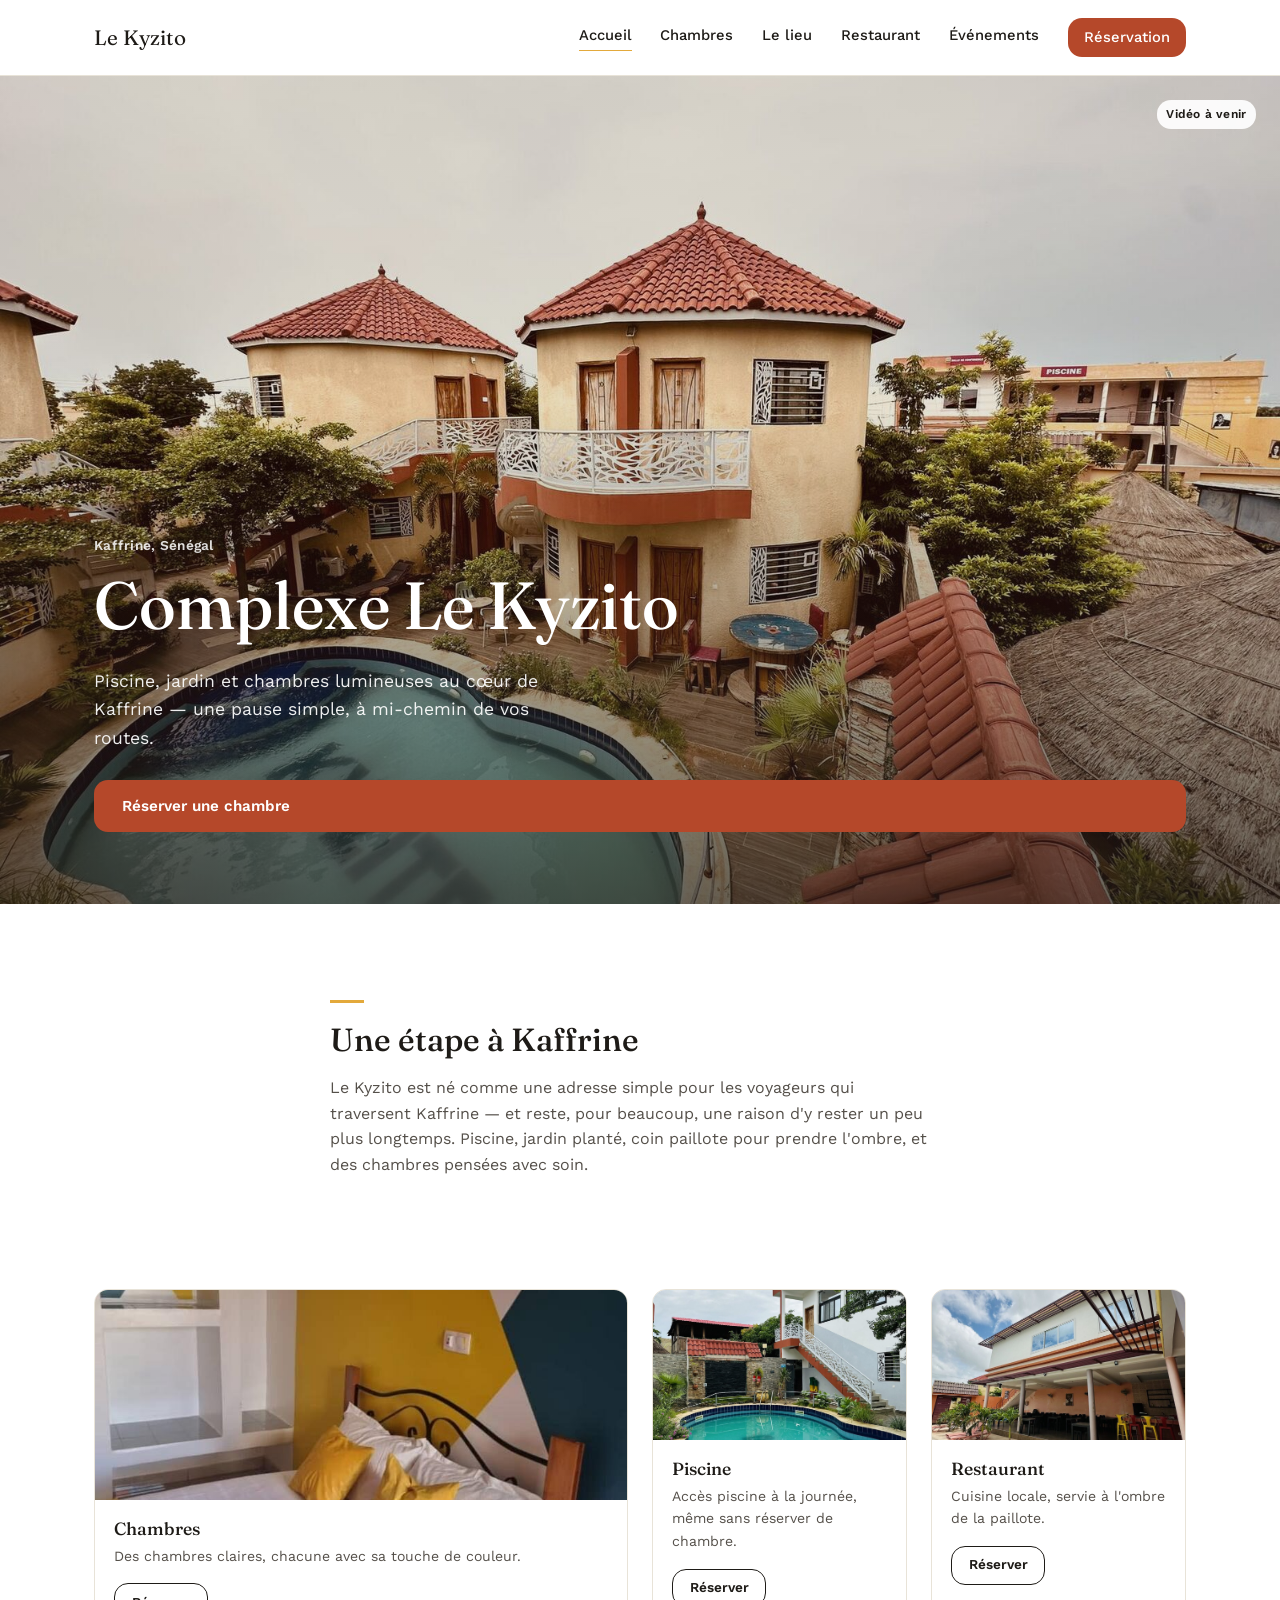
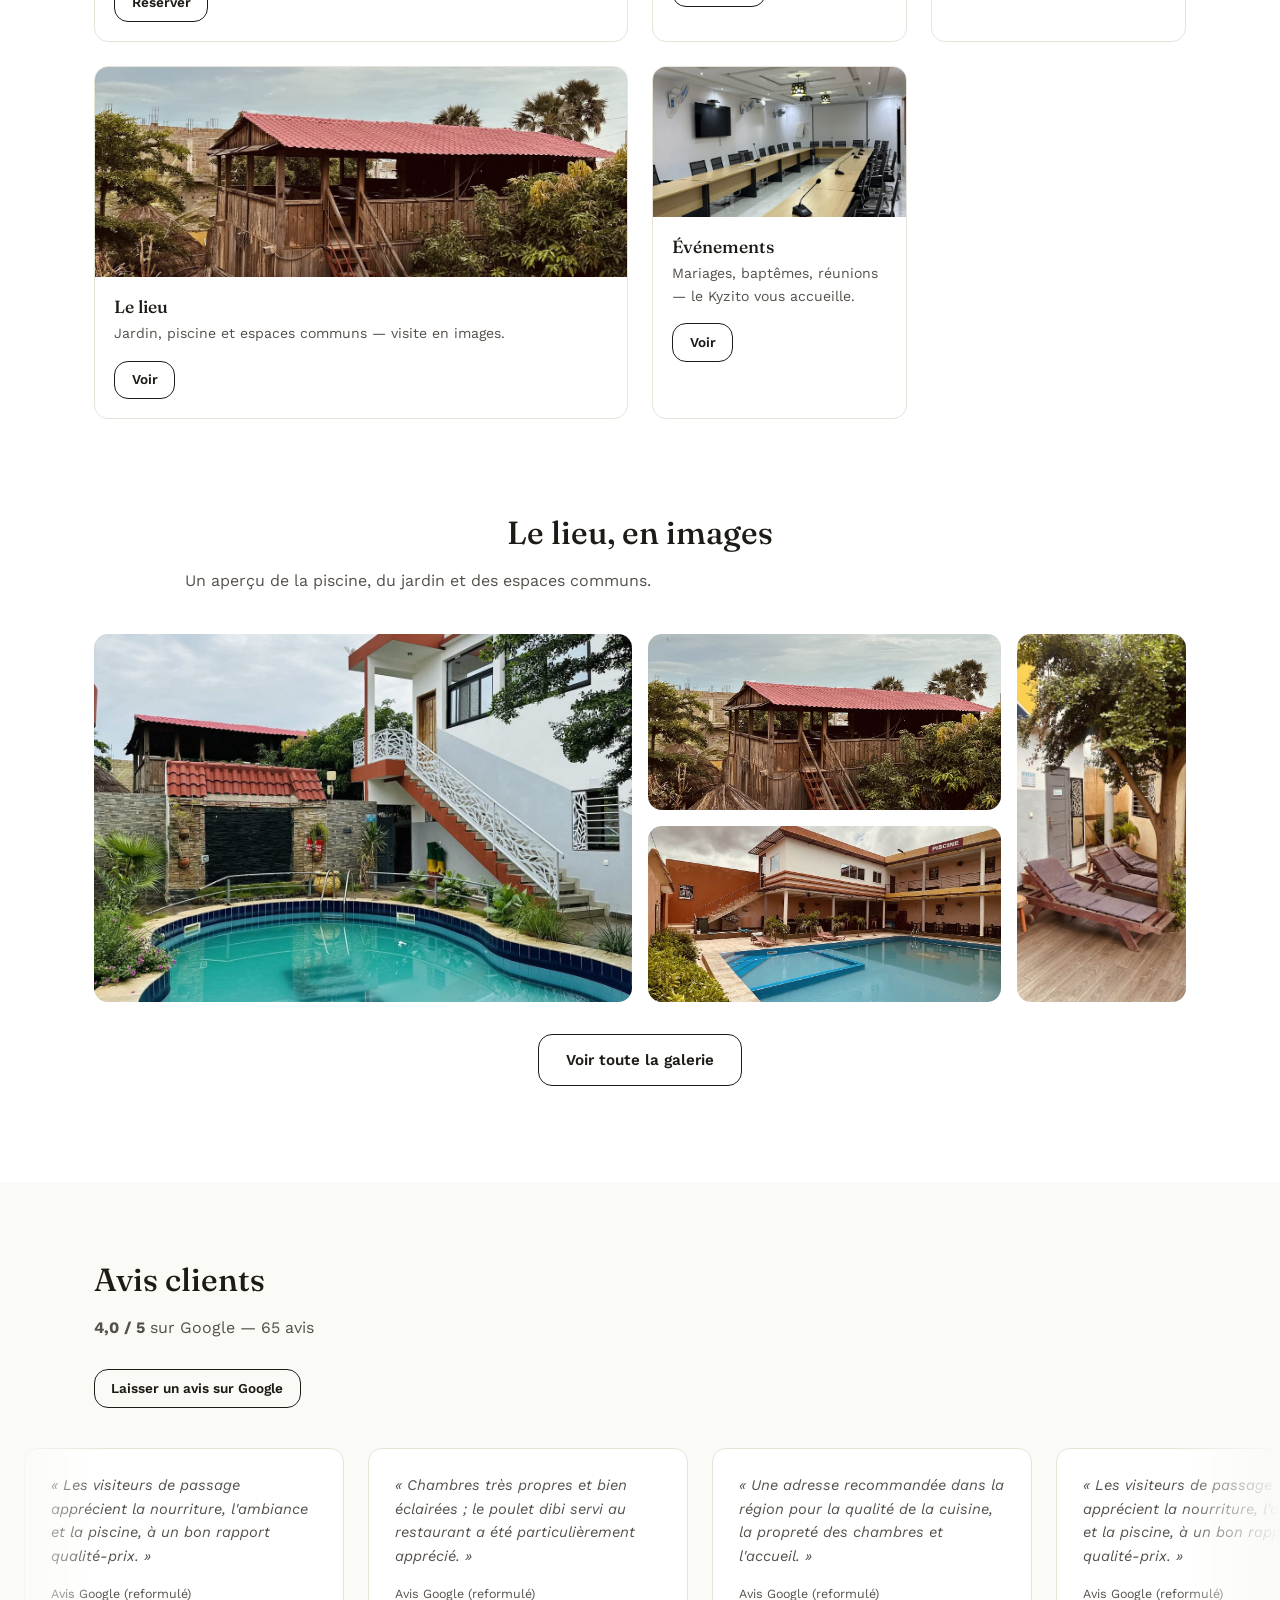
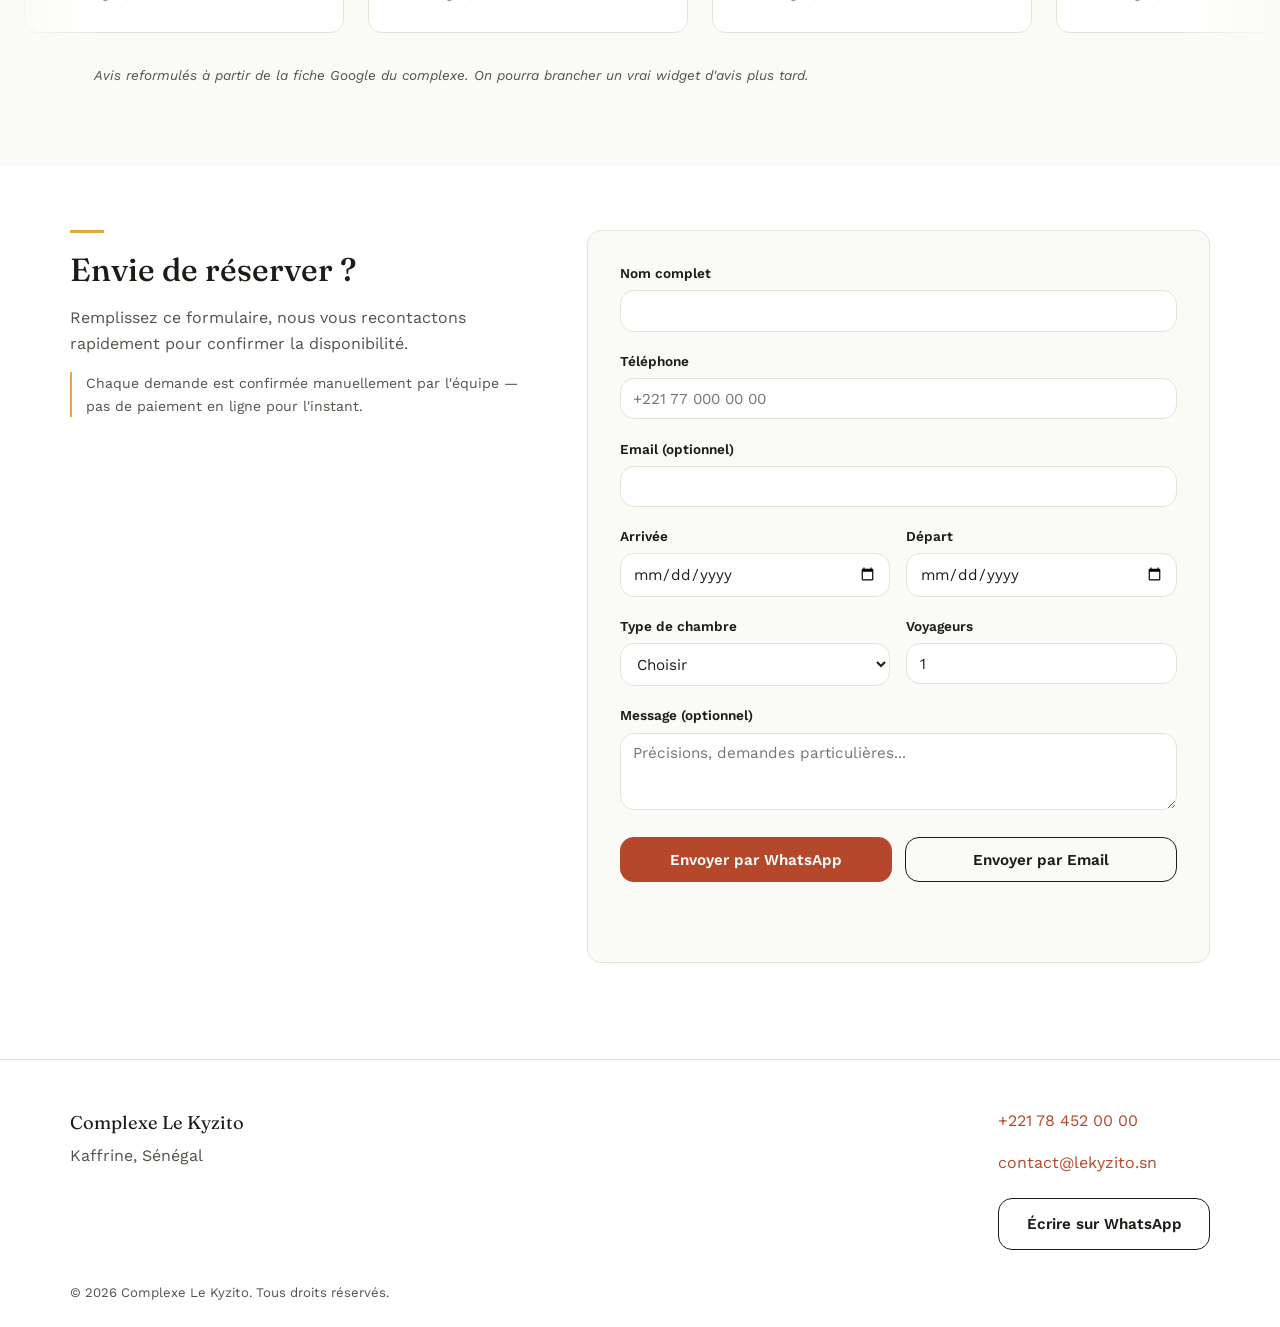
==== index.html @ 83edefd9 "bdbdbd" ====
<!DOCTYPE html>
<html lang="fr">
<head>
<meta charset="UTF-8">
<meta name="viewport" content="width=device-width, initial-scale=1.0">
<title>Complexe Le Kyzito — Kaffrine, Sénégal</title>
<meta name="description" content="Complexe Le Kyzito à Kaffrine : chambres, restaurant, événements. Réservez votre séjour.">
<link rel="preconnect" href="https://fonts.googleapis.com">
<link rel="preconnect" href="https://fonts.gstatic.com" crossorigin>
<link href="https://fonts.googleapis.com/css2?family=Fraunces:opsz,wght@9..144,400;9..144,500;9..144,600&family=Work+Sans:wght@400;500;600&display=swap" rel="stylesheet">
<link rel="stylesheet" href="styles.css">
</head>
<body class="page-accueil">

<header class="site-header">
  <div class="header-inner">
    <a href="index.html" class="logo">Le Kyzito</a>
    <nav class="main-nav">
      <a href="index.html" class="nav-accueil">Accueil</a>
      <a href="chambres.html" class="nav-chambres">Chambres</a>
      <a href="le-lieu.html" class="nav-lelieu">Le lieu</a>
      <a href="restaurant.html" class="nav-restaurant">Restaurant</a>
      <a href="events.html" class="nav-events">Événements</a>
      <a href="reservation.html" class="nav-reservation nav-cta">Réservation</a>
    </nav>
    <button class="nav-toggle" aria-label="Ouvrir le menu" aria-expanded="false">
      <span></span><span></span><span></span>
    </button>
  </div>
</header>

<main>

  <!-- HERO VIDEO (desktop paysage / mobile portrait, avec repli sur image) -->
  <section class="hero-video">
    <div class="hero-video-media">
      <video class="hero-video-el" id="heroVideo" autoplay muted loop playsinline preload="auto" poster="images/hero-aerial.jpg">
        <source src="videos/hero-desktop.mp4" media="(min-width: 768px)" type="video/mp4">
        <source src="videos/hero-mobile.mp4" media="(max-width: 767px)" type="video/mp4">
      </video>
      <img src="images/hero-aerial.jpg" alt="Vue aérienne du Complexe Le Kyzito, tourelles et piscine" class="hero-video-still" id="heroFallbackImg">
      <div class="hero-video-overlay"></div>
      <span class="hero-video-badge" id="heroBadge">Vidéo à venir</span>
    </div>
    <div class="hero-video-content">
      <p class="hero-eyebrow">Kaffrine, Sénégal</p>
      <h1>Complexe Le&nbsp;Kyzito</h1>
      <p class="hero-lede">Piscine, jardin et chambres lumineuses au cœur de Kaffrine — une pause simple, à mi-chemin de vos routes.</p>
      <a href="reservation.html" class="btn btn-primary">Réserver une chambre</a>
    </div>
  </section>

  <!-- INTRO -->
  <section class="intro">
    <div class="intro-inner">
      <span class="intro-mark" aria-hidden="true"></span>
      <h2>Une étape à Kaffrine</h2>
      <p>Le Kyzito est né comme une adresse simple pour les voyageurs qui traversent Kaffrine — et reste, pour beaucoup, une raison d'y rester un peu plus longtemps. Piscine, jardin planté, coin paillote pour prendre l'ombre, et des chambres pensées avec soin.</p>
    </div>
  </section>

  <!-- TEASERS -->
  <section class="teasers">
    <div class="teaser-card teaser-card-big">
      <a href="chambres.html" class="teaser-media"><img src="images/room-yellow.jpg" alt="Chambre VIP"></a>
      <div class="teaser-body">
        <h3>Chambres</h3>
        <p>Des chambres claires, chacune avec sa touche de couleur.</p>
        <a href="reservation.html" class="btn btn-outline btn-small">Réserver</a>
      </div>
    </div>
    <div class="teaser-card">
      <a href="le-lieu.html" class="teaser-media"><img src="images/pool-wide.jpg" alt="Piscine du complexe"></a>
      <div class="teaser-body">
        <h3>Piscine</h3>
        <p>Accès piscine à la journée, même sans réserver de chambre.</p>
        <a href="https://wa.me/221784520000?text=Bonjour%2C%20je%20souhaite%20r%C3%A9server%20un%20acc%C3%A8s%20piscine" class="btn btn-outline btn-small" target="_blank" rel="noopener">Réserver</a>
      </div>
    </div>
    <div class="teaser-card">
      <a href="restaurant.html" class="teaser-media"><img src="images/restaurant-poolside.jpg" alt="Restaurant en terrasse au bord de la piscine"></a>
      <div class="teaser-body">
        <h3>Restaurant</h3>
        <p>Cuisine locale, servie à l'ombre de la paillote.</p>
        <a href="https://wa.me/221784520000" class="btn btn-outline btn-small" target="_blank" rel="noopener">Réserver</a>
      </div>
    </div>
    <div class="teaser-card teaser-card-big">
      <a href="le-lieu.html" class="teaser-media"><img src="images/rooftop-lounge.jpg" alt="Espaces communs du complexe"></a>
      <div class="teaser-body">
        <h3>Le lieu</h3>
        <p>Jardin, piscine et espaces communs — visite en images.</p>
        <a href="le-lieu.html" class="btn btn-outline btn-small">Voir</a>
      </div>
    </div>
    <div class="teaser-card">
      <a href="events.html" class="teaser-media"><img src="images/conference-room.jpg" alt="Salle de conférence équipée"></a>
      <div class="teaser-body">
        <h3>Événements</h3>
        <p>Mariages, baptêmes, réunions — le Kyzito vous accueille.</p>
        <a href="events.html" class="btn btn-outline btn-small">Voir</a>
      </div>
    </div>
  </section>

  <!-- GALERIE (aperçu) -->
  <section class="gallery-teaser">
    <div class="section-head">
      <h2>Le lieu, en images</h2>
      <p>Un aperçu de la piscine, du jardin et des espaces communs.</p>
    </div>
    <div class="gallery-teaser-grid">
      <a href="le-lieu.html" class="gallery-teaser-big"><img src="images/pool-wide.jpg" alt="Piscine"></a>
      <a href="le-lieu.html"><img src="images/rooftop-lounge.jpg" alt="Lounge en hauteur"></a>
      <a href="le-lieu.html" class="gallery-teaser-tall"><img src="images/lounge-shade.jpg" alt="Coin détente à l'ombre"></a>
      <a href="le-lieu.html"><img src="images/pool-second.jpg" alt="Deuxième piscine"></a>
    </div>
    <a href="le-lieu.html" class="btn btn-outline">Voir toute la galerie</a>
  </section>

  <!-- AVIS GOOGLE -->
  <section class="reviews">
    <div class="section-head">
      <h2>Avis clients</h2>
      <p class="reviews-score"><strong>4,0 / 5</strong> sur Google — 65 avis</p>
      <a href="https://search.google.com/local/writereview?placeid=ChIJERtE66oT6Q4RpHap3uV0GmU" class="btn btn-outline btn-small" target="_blank" rel="noopener">Laisser un avis sur Google</a>
    </div>
    <div class="reviews-marquee">
      <div class="reviews-track">
        <blockquote class="review-card">
          <p>« Les visiteurs de passage apprécient la nourriture, l'ambiance et la piscine, à un bon rapport qualité-prix. »</p>
          <cite>Avis Google (reformulé)</cite>
        </blockquote>
        <blockquote class="review-card">
          <p>« Chambres très propres et bien éclairées ; le poulet dibi servi au restaurant a été particulièrement apprécié. »</p>
          <cite>Avis Google (reformulé)</cite>
        </blockquote>
        <blockquote class="review-card">
          <p>« Une adresse recommandée dans la région pour la qualité de la cuisine, la propreté des chambres et l'accueil. »</p>
          <cite>Avis Google (reformulé)</cite>
        </blockquote>
        <!-- dupliqué pour la boucle infinie -->
        <blockquote class="review-card" aria-hidden="true">
          <p>« Les visiteurs de passage apprécient la nourriture, l'ambiance et la piscine, à un bon rapport qualité-prix. »</p>
          <cite>Avis Google (reformulé)</cite>
        </blockquote>
        <blockquote class="review-card" aria-hidden="true">
          <p>« Chambres très propres et bien éclairées ; le poulet dibi servi au restaurant a été particulièrement apprécié. »</p>
          <cite>Avis Google (reformulé)</cite>
        </blockquote>
        <blockquote class="review-card" aria-hidden="true">
          <p>« Une adresse recommandée dans la région pour la qualité de la cuisine, la propreté des chambres et l'accueil. »</p>
          <cite>Avis Google (reformulé)</cite>
        </blockquote>
      </div>
    </div>
    <p class="room-note">Avis reformulés à partir de la fiche Google du complexe. On pourra brancher un vrai widget d'avis plus tard.</p>
  </section>

  <!-- RESERVATION RAPIDE -->
  <section class="reservation" id="reservation">
    <div class="reservation-inner">
      <div class="reservation-text">
        <span class="intro-mark" aria-hidden="true"></span>
        <h2>Envie de réserver ?</h2>
        <p>Remplissez ce formulaire, nous vous recontactons rapidement pour confirmer la disponibilité.</p>
        <p class="reservation-note">Chaque demande est confirmée manuellement par l'équipe — pas de paiement en ligne pour l'instant.</p>
      </div>

      <form class="reservation-form" id="reservationForm">

        <div class="form-row">
          <label for="nom">Nom complet</label>
          <input type="text" id="nom" name="nom" required>
        </div>

        <div class="form-row">
          <label for="telephone">Téléphone</label>
          <input type="tel" id="telephone" name="telephone" required placeholder="+221 77 000 00 00">
        </div>

        <div class="form-row">
          <label for="email">Email (optionnel)</label>
          <input type="email" id="email" name="email">
        </div>

        <div class="form-row form-row-split">
          <div>
            <label for="arrivee">Arrivée</label>
            <input type="date" id="arrivee" name="arrivee" required>
          </div>
          <div>
            <label for="depart">Départ</label>
            <input type="date" id="depart" name="depart" required>
          </div>
        </div>

        <div class="form-row form-row-split">
          <div>
            <label for="chambre">Type de chambre</label>
            <select id="chambre" name="chambre" required>
              <option value="">Choisir</option>
              <option value="Chambre Simple">Chambre Simple — 25 000 CFA</option>
              <option value="Chambre VIP">Chambre VIP — 40 000 CFA</option>
              <option value="Suite">Suite — 50 000 CFA</option>
            </select>
          </div>
          <div>
            <label for="personnes">Voyageurs</label>
            <input type="number" id="personnes" name="personnes" min="1" max="6" value="1" required>
          </div>
        </div>

        <div class="form-row">
          <label for="message">Message (optionnel)</label>
          <textarea id="message" name="message" rows="3" placeholder="Précisions, demandes particulières..."></textarea>
        </div>

        <div class="form-actions">
          <button type="button" class="btn btn-primary" data-send="whatsapp">Envoyer par WhatsApp</button>
          <button type="button" class="btn btn-outline" data-send="email">Envoyer par Email</button>
        </div>

        <p class="form-status" id="formStatus" role="status"></p>

      </form>
    </div>
  </section>

</main>

<footer class="site-footer">
  <div class="footer-inner">
    <div>
      <p class="footer-title">Complexe Le Kyzito</p>
      <p>Kaffrine, Sénégal</p>
    </div>
    <div>
      <p><a href="tel:+221784520000">+221 78 452 00 00</a></p>
      <p><a href="mailto:contact@lekyzito.sn">contact@lekyzito.sn</a></p>
      <a href="https://wa.me/221784520000" class="btn btn-outline" target="_blank" rel="noopener">Écrire sur WhatsApp</a>
    </div>
  </div>
  <p class="footer-copy">© <span id="year"></span> Complexe Le Kyzito. Tous droits réservés.</p>
</footer>

<script src="script.js"></script>
</body>
</html>
---- styles.css ----
/* ---------- Tokens ---------- */
:root {
  --white: #FFFFFF;
  --off-white: #FAFAF7;
  --ink: #1E1B17;
  --ink-soft: #55504A;

  --terracotta: #B5482A;
  --mustard: #E3A93B;
  --petrol: #1F5C5B;
  --sand-line: #E8E3D8;

  --font-display: 'Fraunces', serif;
  --font-body: 'Work Sans', sans-serif;

  --max-width: 1140px;
  --radius: 14px;
}

* { box-sizing: border-box; }
html { scroll-behavior: smooth; }

body {
  margin: 0;
  font-family: var(--font-body);
  color: var(--ink);
  background: var(--white);
  line-height: 1.6;
}

h1, h2, h3 {
  font-family: var(--font-display);
  font-weight: 500;
  line-height: 1.15;
  margin: 0 0 0.5em;
  color: var(--ink);
}

p { margin: 0 0 1em; max-width: 60ch; color: var(--ink-soft); }
a { color: var(--terracotta); }
img { display: block; max-width: 100%; }

.btn {
  display: inline-block;
  padding: 0.85em 1.8em;
  font-family: var(--font-body);
  font-size: 0.95rem;
  font-weight: 600;
  text-decoration: none;
  border-radius: var(--radius);
  border: 1px solid transparent;
  cursor: pointer;
  transition: background-color 0.2s ease, color 0.2s ease, border-color 0.2s ease;
}
.btn-primary { background: var(--terracotta); color: var(--white); }
.btn-primary:hover { background: #963A21; }
.btn-outline { background: transparent; border-color: var(--ink); color: var(--ink); }
.btn-outline:hover { background: var(--ink); color: var(--white); }
.btn-full { width: 100%; text-align: center; }
.btn-small { padding: 0.55em 1.2em; font-size: 0.85rem; }

.btn-ghost { background: transparent; border-color: transparent; color: var(--ink-soft); padding: 0.55em 0.9em; font-size: 0.85rem; }
.btn-ghost:hover { color: var(--ink); text-decoration: underline; }

.room-actions {
  display: flex;
  align-items: center;
  gap: 0.5rem;
  flex-wrap: wrap;
}

.intro-mark {
  display: block;
  width: 34px;
  height: 3px;
  background: var(--mustard);
  margin-bottom: 1.2rem;
}

/* ---------- Header / nav ---------- */
.site-header {
  position: sticky;
  top: 0;
  z-index: 50;
  background: rgba(255, 255, 255, 0.94);
  backdrop-filter: blur(6px);
  border-bottom: 1px solid var(--sand-line);
}
.header-inner {
  max-width: var(--max-width);
  margin: 0 auto;
  padding: 1.1rem 1.5rem;
  display: flex;
  align-items: center;
  justify-content: space-between;
}
.logo {
  font-family: var(--font-display);
  font-size: 1.3rem;
  color: var(--ink);
  text-decoration: none;
}
.main-nav { display: flex; align-items: center; gap: 1.8rem; }
.main-nav a {
  color: var(--ink);
  text-decoration: none;
  font-size: 0.92rem;
  font-weight: 500;
  border-bottom: 1px solid transparent;
  padding-bottom: 2px;
}
.main-nav a:hover { border-bottom-color: var(--terracotta); }
.main-nav a.nav-cta {
  background: var(--terracotta);
  color: var(--white);
  padding: 0.55em 1.1em;
  border-radius: var(--radius);
  border-bottom: none;
}
.main-nav a.nav-cta:hover { background: #963A21; }

/* active page underline */
body.page-accueil .nav-accueil,
body.page-chambres .nav-chambres,
body.page-lelieu .nav-lelieu,
body.page-restaurant .nav-restaurant,
body.page-events .nav-events {
  border-bottom-color: var(--mustard);
}

.nav-toggle {
  display: none;
  flex-direction: column;
  gap: 5px;
  background: none;
  border: none;
  cursor: pointer;
  padding: 0.4rem;
}
.nav-toggle span { width: 22px; height: 2px; background: var(--ink); }

/* ---------- Hero video (placeholder, plein écran) ---------- */
.hero-video {
  position: relative;
  height: 92vh;
  min-height: 560px;
  overflow: hidden;
}
.hero-video-media {
  position: absolute;
  inset: 0;
}
.hero-video-el {
  position: absolute;
  inset: 0;
  width: 100%;
  height: 100%;
  object-fit: cover;
  display: none; /* affichée en JS une fois chargée avec succès */
}
.hero-video-el.is-ready { display: block; }
.hero-video-still {
  width: 100%;
  height: 100%;
  object-fit: cover;
  animation: kenburns 22s ease-in-out infinite alternate;
}
@keyframes kenburns {
  from { transform: scale(1) translate(0, 0); }
  to { transform: scale(1.12) translate(-1%, -1%); }
}
.hero-video-overlay {
  position: absolute;
  inset: 0;
  background: linear-gradient(180deg, rgba(30,27,23,0.15) 0%, rgba(30,27,23,0.1) 40%, rgba(30,27,23,0.68) 100%);
}
.hero-video-badge {
  position: absolute;
  top: 1.5rem;
  right: 1.5rem;
  z-index: 2;
  background: rgba(255,255,255,0.92);
  color: var(--ink);
  font-size: 0.75rem;
  font-weight: 600;
  padding: 0.4em 0.8em;
  border-radius: var(--radius);
  letter-spacing: 0.02em;
}
.hero-video-content {
  position: relative;
  z-index: 1;
  height: 100%;
  max-width: var(--max-width);
  margin: 0 auto;
  padding: 0 1.5rem 4.5rem;
  display: flex;
  flex-direction: column;
  justify-content: flex-end;
  color: var(--white);
}
.hero-eyebrow {
  display: block;
  font-size: 0.85rem;
  color: var(--white);
  opacity: 0.85;
  margin-bottom: 0.8em;
  font-weight: 600;
  letter-spacing: 0.02em;
}
.hero-video-content h1 { color: var(--white); font-size: clamp(2.6rem, 5.2vw, 4.2rem); margin-bottom: 0.35em; }
.hero-lede { color: var(--white); opacity: 0.92; font-size: 1.1rem; margin-bottom: 1.6em; max-width: 42ch; }

/* ---------- Intro ---------- */
.intro { padding: 6rem 1.5rem; }
.intro-inner { max-width: 620px; margin: 0 auto; }
.intro h2 { font-size: 2rem; }

/* ---------- Teasers (accueil) ---------- */
.teasers {
  max-width: var(--max-width);
  margin: 0 auto;
  padding: 0 1.5rem 6rem;
  display: grid;
  grid-template-columns: repeat(auto-fit, minmax(200px, 1fr));
  gap: 1.5rem;
}
.teaser-card {
  display: block;
  border: 1px solid var(--sand-line);
  border-radius: var(--radius);
  overflow: hidden;
  background: var(--white);
  transition: border-color 0.2s ease;
}
.teaser-card:hover { border-color: var(--terracotta); }
.teaser-media { display: block; height: 150px; overflow: hidden; }
.teaser-media img { width: 100%; height: 100%; object-fit: cover; transition: transform 0.3s ease; }
.teaser-card:hover .teaser-media img { transform: scale(1.04); }
.teaser-body { padding: 1.2rem; }
.teaser-body h3 { font-size: 1.1rem; margin-bottom: 0.3em; }
.teaser-body p { font-size: 0.88rem; margin-bottom: 1rem; }

/* Quelques cartes plus grandes pour casser la grille uniforme */
@media (min-width: 700px) {
  .teaser-card-big { grid-column: span 2; }
  .teaser-card-big .teaser-media { height: 210px; }
}

/* ---------- Gallery teaser (accueil) ---------- */
.gallery-teaser {
  max-width: var(--max-width);
  margin: 0 auto;
  padding: 0 1.5rem 6rem;
  text-align: center;
}
.gallery-teaser-grid {
  display: grid;
  grid-template-columns: repeat(6, 1fr);
  grid-auto-rows: 80px;
  gap: 1rem;
  margin-bottom: 2rem;
  text-align: left;
}
.gallery-teaser-grid a { display: block; grid-column: span 2; grid-row: span 2; }
.gallery-teaser-grid a.gallery-teaser-big { grid-column: span 3; grid-row: span 4; }
.gallery-teaser-grid a.gallery-teaser-tall { grid-column: span 1; grid-row: span 4; }
.gallery-teaser-grid img {
  width: 100%;
  height: 100%;
  object-fit: cover;
  border-radius: var(--radius);
}

/* ---------- Reviews ---------- */
.reviews { background: var(--off-white); padding: 5rem 0; }
.reviews-score { font-size: 1rem; }
.section-head .btn { margin-top: 0.8rem; }

.reviews-marquee {
  overflow: hidden;
  -webkit-mask-image: linear-gradient(90deg, transparent, #000 8%, #000 92%, transparent);
  mask-image: linear-gradient(90deg, transparent, #000 8%, #000 92%, transparent);
}
.reviews-track {
  display: flex;
  gap: 1.5rem;
  width: max-content;
  padding: 0 1.5rem;
  animation: reviews-scroll 28s linear infinite;
}
.reviews-marquee:hover .reviews-track { animation-play-state: paused; }
@keyframes reviews-scroll {
  from { transform: translateX(0); }
  to { transform: translateX(-50%); }
}
.review-card {
  margin: 0;
  flex: 0 0 320px;
  background: var(--white);
  border: 1px solid var(--sand-line);
  border-radius: var(--radius);
  padding: 1.6rem;
}
.review-card p { font-size: 0.92rem; font-style: italic; margin-bottom: 0.8em; }
.review-card cite { font-size: 0.78rem; color: var(--ink-soft); font-style: normal; }

/* ---------- Page header (chambres / le lieu) ---------- */
.page-header {
  max-width: var(--max-width);
  margin: 0 auto;
  padding: 4rem 1.5rem 2.5rem;
}
.page-header h1 { font-size: 2.4rem; }

/* ---------- Split header (restaurant / events) ---------- */
.split-header {
  max-width: var(--max-width);
  margin: 0 auto;
  padding: 3rem 1.5rem 2rem;
  display: grid;
  grid-template-columns: 1fr 1fr;
  gap: 3rem;
  align-items: center;
}
.split-header-media { border-radius: var(--radius); overflow: hidden; }
.split-header-media img { width: 100%; height: 420px; object-fit: cover; }
.split-header-content h1 { font-size: 2.4rem; }

/* ---------- Gallery (le lieu) — mosaïque à tailles variées ---------- */
.gallery-grid {
  max-width: var(--max-width);
  margin: 0 auto;
  padding: 0 1.5rem 5rem;
  display: grid;
  grid-template-columns: repeat(4, 1fr);
  grid-auto-rows: 140px;
  gap: 1.2rem;
}
.gallery-item { margin: 0; display: flex; flex-direction: column; }
.gallery-item img {
  width: 100%;
  height: 100%;
  object-fit: cover;
  border-radius: var(--radius);
  margin-bottom: 0.5rem;
  flex: 1;
}
.gallery-item figcaption { font-size: 0.85rem; color: var(--ink-soft); }

/* tailles : la plupart occupent 1 colonne x 2 rangées, certaines sont plus grandes */
.gallery-item { grid-column: span 1; grid-row: span 2; }
.gallery-item-big { grid-column: span 2; grid-row: span 3; }
.gallery-item-wide { grid-column: span 2; grid-row: span 2; }
.gallery-item-tall { grid-column: span 1; grid-row: span 3; }

/* ---------- Section head ---------- */
.section-head {
  max-width: var(--max-width);
  margin: 0 auto;
  padding: 0 1.5rem;
  margin-bottom: 2.5rem;
}
.section-head h2 { font-size: 2rem; }

/* ---------- Rooms ---------- */
.rooms { padding: 1rem 0 5rem; }
.room-grid {
  max-width: var(--max-width);
  margin: 0 auto;
  padding: 0 1.5rem;
  display: grid;
  grid-template-columns: repeat(3, 1fr);
  gap: 2rem;
}
.room-card {
  background: var(--white);
  border-radius: var(--radius);
  overflow: hidden;
  border: 1px solid var(--sand-line);
}
.room-visual { line-height: 0; height: 220px; position: relative; }
.room-visual img { width: 100%; height: 220px; object-fit: cover; }
.room-visual-plain {
  background: linear-gradient(135deg, var(--mustard) 0%, var(--mustard) 45%, var(--petrol) 45%, var(--petrol) 100%);
  opacity: 0.85;
}

/* Deux photos superposées (desktop) : la principale plus grande, une
   seconde plus petite ancrée en bas à droite. Pas de bordure colorée :
   juste de l'arrondi et une ombre légère pour les détacher l'une de l'autre. */
.room-visual-duo { overflow: visible; margin-bottom: 1.6rem; }
.room-visual-duo .room-visual-main {
  width: 100%;
  height: 300px;
  object-fit: cover;
  display: block;
  border-radius: var(--radius);
  box-shadow: 0 10px 26px rgba(20, 17, 13, 0.14);
}
.room-visual-duo .room-visual-thumb {
  display: none;
}
@media (min-width: 901px) {
  .room-visual-duo .room-visual-thumb {
    display: block;
    position: absolute;
    width: 48%;
    height: 150px;
    object-fit: cover;
    bottom: -1.4rem;
    right: 1rem;
    border: none;
    border-radius: var(--radius);
    box-shadow: 0 10px 24px rgba(20, 17, 13, 0.22);
  }
}
.room-info { padding: 1.5rem; }
.room-info h3 { font-size: 1.2rem; margin-bottom: 0.2em; }
.room-price { color: var(--terracotta); font-weight: 600; font-size: 0.9rem; margin-bottom: 0.6em; }
.room-note {
  max-width: var(--max-width);
  margin: 2rem auto 0;
  padding: 0 1.5rem;
  font-size: 0.85rem;
  font-style: italic;
}

/* ---------- Room video modal ---------- */
.room-modal {
  position: fixed;
  inset: 0;
  z-index: 100;
  display: none;
  align-items: center;
  justify-content: center;
  padding: 1.5rem;
}
.room-modal.is-open { display: flex; }
.room-modal-backdrop {
  position: absolute;
  inset: 0;
  background: rgba(20, 17, 13, 0.82);
}
.room-modal-panel {
  position: relative;
  background: var(--white);
  border-radius: var(--radius);
  max-width: 780px;
  width: 100%;
  padding: 1.5rem;
}
.room-modal-media {
  width: 100%;
  border-radius: var(--radius);
  overflow: hidden;
  margin-bottom: 1rem;
}
.room-modal-media.is-video { aspect-ratio: 16 / 9; background: var(--ink); }
.room-modal-media.is-video video {
  width: 100%;
  height: 100%;
  object-fit: cover;
}
.room-modal-gallery {
  display: grid;
  grid-template-columns: repeat(auto-fit, minmax(220px, 1fr));
  gap: 0.6rem;
}
.room-modal-gallery img {
  width: 100%;
  height: 260px;
  object-fit: cover;
  border-radius: var(--radius);
}
.room-modal-panel h3 { margin: 0; font-size: 1.2rem; }
.room-modal-close {
  position: absolute;
  top: -0.6rem;
  right: -0.6rem;
  width: 36px;
  height: 36px;
  border-radius: 50%;
  background: var(--ink);
  color: var(--white);
  border: none;
  font-size: 1.3rem;
  line-height: 1;
  cursor: pointer;
}

/* ---------- Menu (restaurant) ---------- */
.menu { padding: 3rem 0 5rem; background: var(--off-white); }
.menu-grid {
  max-width: var(--max-width);
  margin: 0 auto;
  padding: 0 1.5rem;
  display: grid;
  grid-template-columns: repeat(3, 1fr);
  gap: 2.5rem;
}
.menu-block h3 {
  font-size: 1.1rem;
  border-bottom: 1px solid var(--sand-line);
  padding-bottom: 0.5rem;
  margin-bottom: 1rem;
}
.menu-list { list-style: none; margin: 0; padding: 0; }
.menu-list li {
  display: flex;
  justify-content: space-between;
  gap: 1rem;
  font-size: 0.92rem;
  padding: 0.5rem 0;
  border-bottom: 1px dashed var(--sand-line);
}
.menu-list li span:last-child { color: var(--terracotta); font-weight: 600; white-space: nowrap; }

/* ---------- Events ---------- */
.events-list {
  max-width: var(--max-width);
  margin: 0 auto;
  padding: 1rem 1.5rem 4rem;
  display: grid;
  grid-template-columns: repeat(3, 1fr);
  gap: 2rem;
}
.event-card { border: 1px solid var(--sand-line); border-radius: var(--radius); overflow: hidden; padding: 0; }
.event-card-img { width: 100%; height: 160px; object-fit: cover; }
.event-card h3, .event-card p { padding-left: 1.8rem; padding-right: 1.8rem; }
.event-card h3 { margin-top: 1.8rem; font-size: 1.15rem; }
.event-card p { padding-bottom: 1.8rem; font-size: 0.92rem; margin-bottom: 0; }

.spaces { max-width: var(--max-width); margin: 0 auto; padding: 1rem 1.5rem 5rem; }
.spaces-grid { display: grid; grid-template-columns: repeat(3, 1fr); gap: 2rem; }
.space-card { text-align: left; }
.space-media { height: 200px; border-radius: var(--radius); overflow: hidden; margin-bottom: 1rem; }
.space-media img { width: 100%; height: 100%; object-fit: cover; }
.space-media-plain {
  background: linear-gradient(135deg, var(--mustard) 0%, var(--mustard) 45%, var(--petrol) 45%, var(--petrol) 100%);
  opacity: 0.85;
}
.space-card h3 { font-size: 1.15rem; margin-bottom: 0.3em; }
.space-card p { font-size: 0.9rem; }

/* ---------- CTA band ---------- */
.cta-band {
  max-width: var(--max-width);
  margin: 0 auto;
  padding: 4rem 1.5rem 6rem;
  text-align: center;
}
.cta-band h2 { font-size: 1.8rem; }
.cta-band p { margin-left: auto; margin-right: auto; }

/* ---------- Reservation ---------- */
.reservation { padding: 4rem 1.5rem 6rem; }
.reservation-page { padding-top: 3rem; }
.reservation-inner {
  max-width: var(--max-width);
  margin: 0 auto;
  display: grid;
  grid-template-columns: 0.85fr 1.15fr;
  gap: 3.5rem;
  align-items: start;
}
.reservation-text h1, .reservation-text h2 { font-size: 2rem; }
.reservation-note {
  font-size: 0.88rem;
  border-left: 2px solid var(--mustard);
  padding-left: 1em;
}
.reservation-form {
  background: var(--off-white);
  padding: 2rem;
  border-radius: var(--radius);
  border: 1px solid var(--sand-line);
}
.form-row { margin-bottom: 1.2rem; }
.form-row label { display: block; font-size: 0.85rem; font-weight: 600; margin-bottom: 0.4em; color: var(--ink); }
.form-row input, .form-row select, .form-row textarea {
  width: 100%;
  padding: 0.7em 0.8em;
  font-family: var(--font-body);
  font-size: 0.95rem;
  border: 1px solid var(--sand-line);
  border-radius: var(--radius);
  background: var(--white);
  color: var(--ink);
}
.form-row input:focus, .form-row select:focus, .form-row textarea:focus {
  outline: 2px solid var(--terracotta);
  outline-offset: 1px;
}
.form-row-split { display: grid; grid-template-columns: 1fr 1fr; gap: 1rem; }
.form-actions { display: flex; gap: 0.8rem; flex-wrap: wrap; }
.form-actions .btn { flex: 1; text-align: center; white-space: nowrap; }

.form-status { margin-top: 1rem; font-size: 0.9rem; font-weight: 600; min-height: 1.2em; }
.form-status.success { color: var(--petrol); }
.form-status.error { color: var(--terracotta); }

/* ---------- Footer ---------- */
.site-footer { border-top: 1px solid var(--sand-line); padding: 3rem 1.5rem 1.5rem; }
.footer-inner {
  max-width: var(--max-width);
  margin: 0 auto;
  display: flex;
  justify-content: space-between;
  gap: 2rem;
  flex-wrap: wrap;
  margin-bottom: 2rem;
}
.footer-title { font-family: var(--font-display); font-size: 1.15rem; color: var(--ink); margin-bottom: 0.3em; }
.footer-inner a { text-decoration: none; }
.footer-inner .btn-outline { margin-top: 0.4rem; }
.footer-copy {
  max-width: var(--max-width);
  margin: 0 auto;
  font-size: 0.82rem;
  color: var(--ink-soft);
}

/* ---------- Motion ---------- */
@media (prefers-reduced-motion: reduce) {
  html { scroll-behavior: auto; }
  * { transition: none !important; animation: none !important; }
}

/* ---------- Responsive ---------- */
@media (max-width: 900px) {
  .hero-video { height: 80vh; min-height: 460px; }
  .hero-video-content { padding-bottom: 3rem; }

  .teasers { grid-template-columns: repeat(2, 1fr); }
  .gallery-teaser-grid { grid-template-columns: repeat(2, 1fr); grid-auto-rows: 120px; }
  .gallery-teaser-grid a.gallery-teaser-big { grid-column: span 2; grid-row: span 2; }
  .gallery-grid { grid-template-columns: repeat(2, 1fr); grid-auto-rows: 130px; }
  .gallery-item-big { grid-column: span 2; grid-row: span 2; }
  .gallery-item-wide { grid-column: span 2; }
  .review-card { flex-basis: 260px; }
  .gallery-grid { grid-template-columns: 1fr; }
  .room-grid { grid-template-columns: 1fr; }
  .menu-grid { grid-template-columns: 1fr; gap: 2rem; }
  .events-list { grid-template-columns: 1fr; }
  .spaces-grid { grid-template-columns: 1fr; }
  .split-header { grid-template-columns: 1fr; }
  .split-header-media img { height: 260px; }
  .reservation-inner { grid-template-columns: 1fr; }
  .form-row-split { grid-template-columns: 1fr; }

  .main-nav { display: none; }
  .nav-toggle { display: flex; }
}

@media (max-width: 560px) {
  .teasers { grid-template-columns: 1fr; }
}

.main-nav.open {
  display: flex;
  flex-direction: column;
  align-items: flex-start;
  position: absolute;
  top: 100%;
  left: 0;
  right: 0;
  background: var(--white);
  padding: 1.5rem;
  gap: 1rem;
  border-bottom: 1px solid var(--sand-line);
}
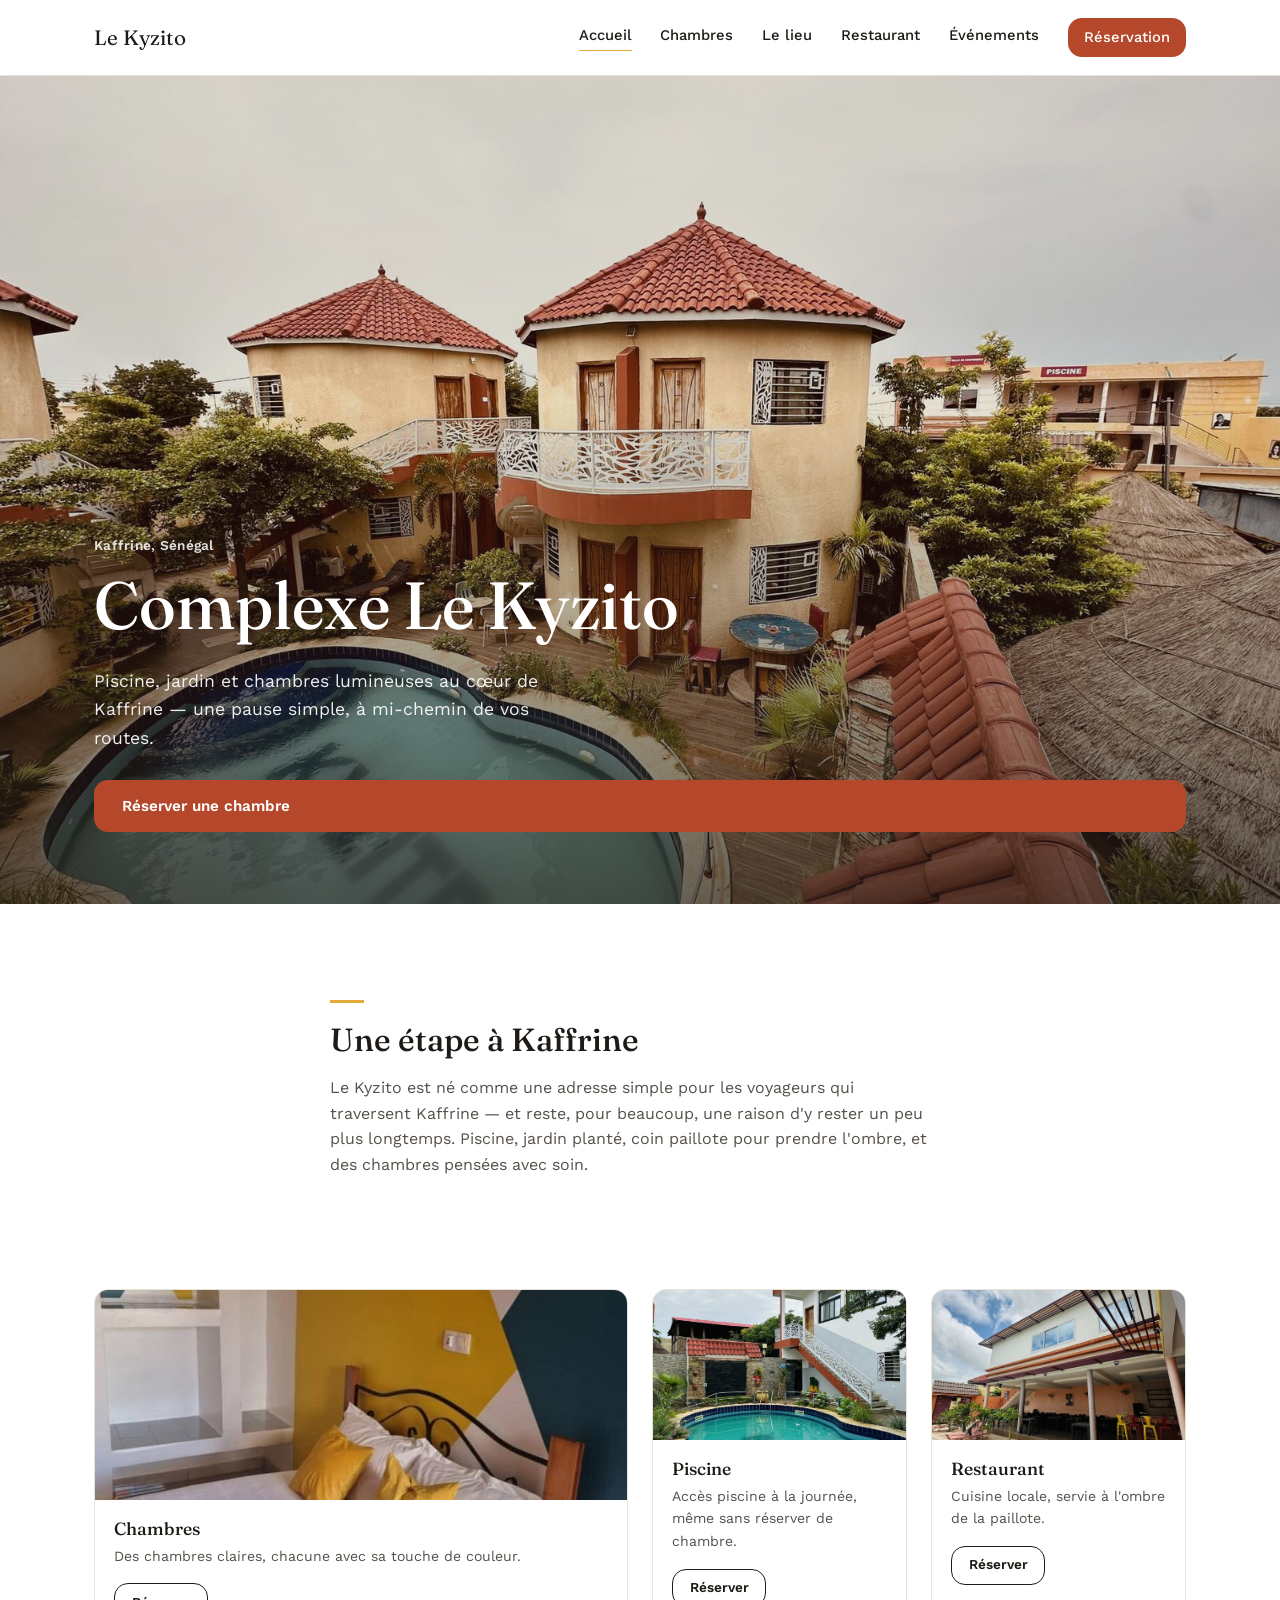
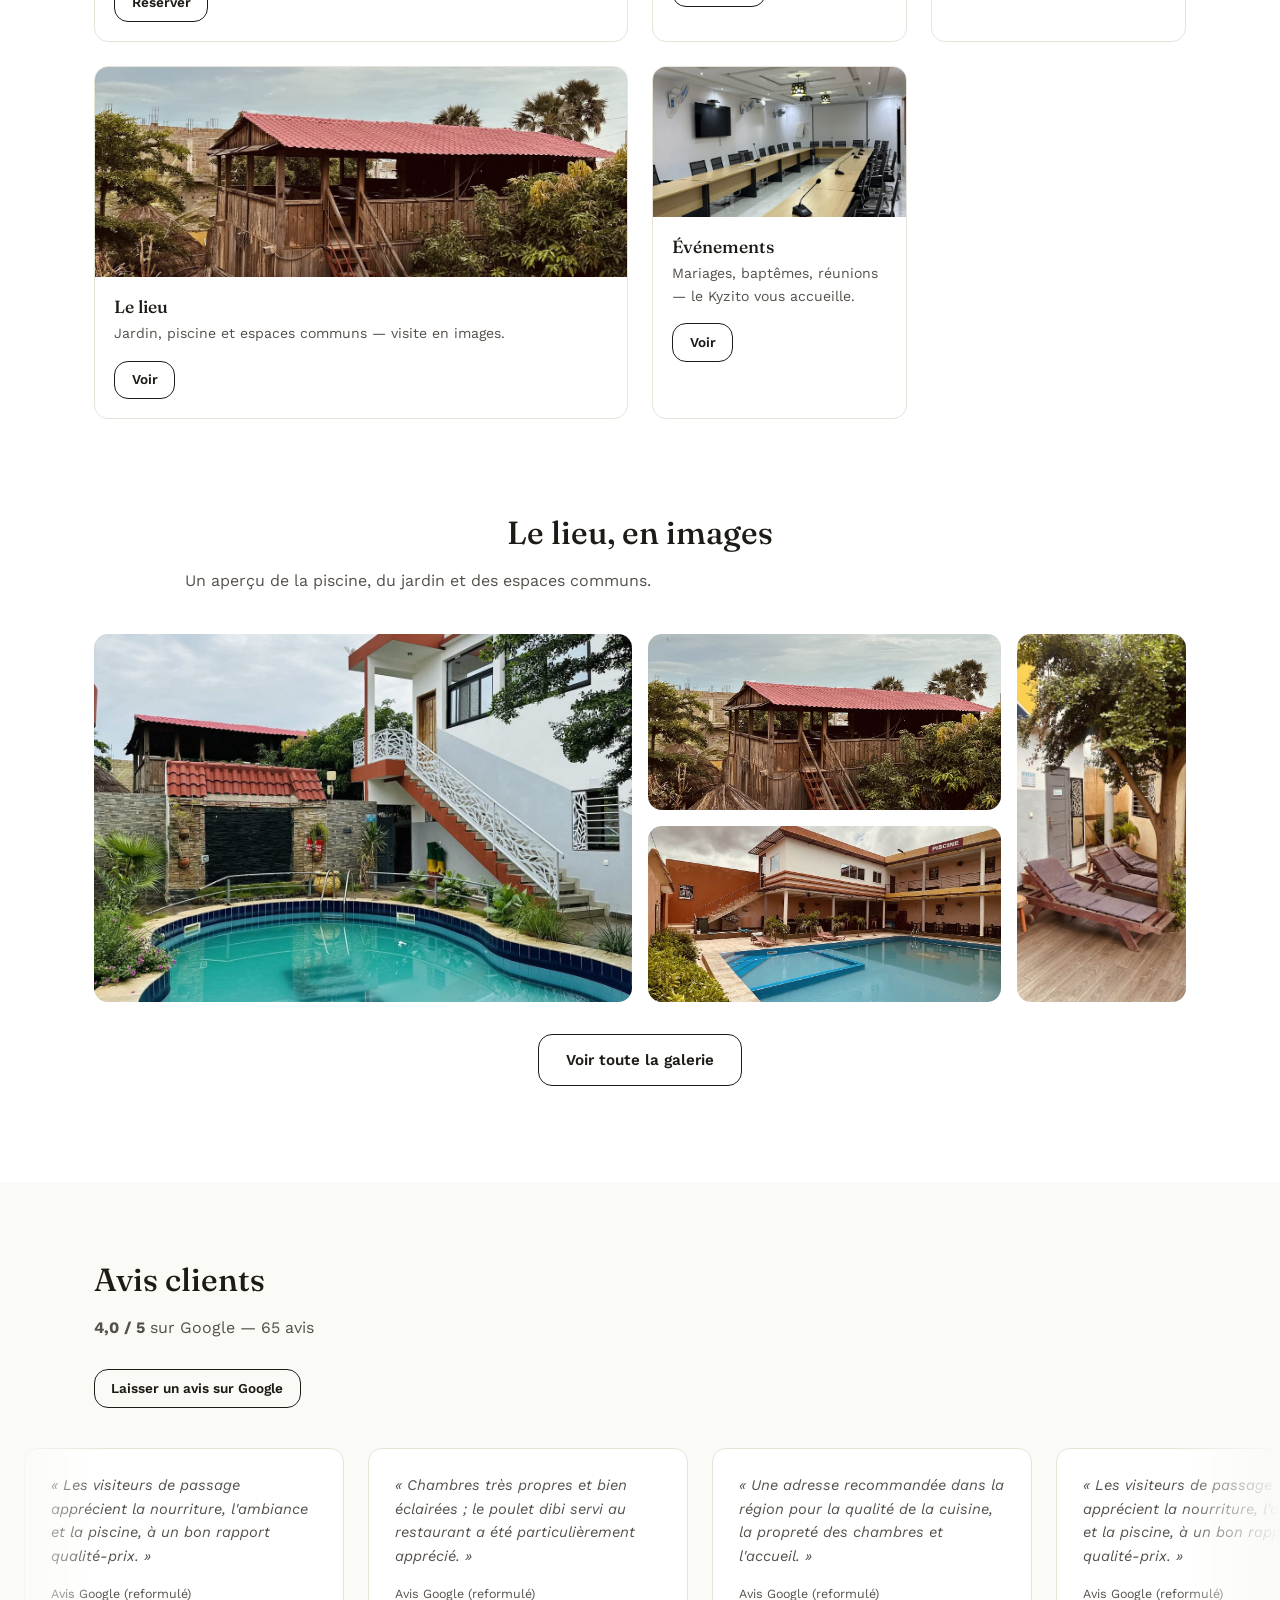
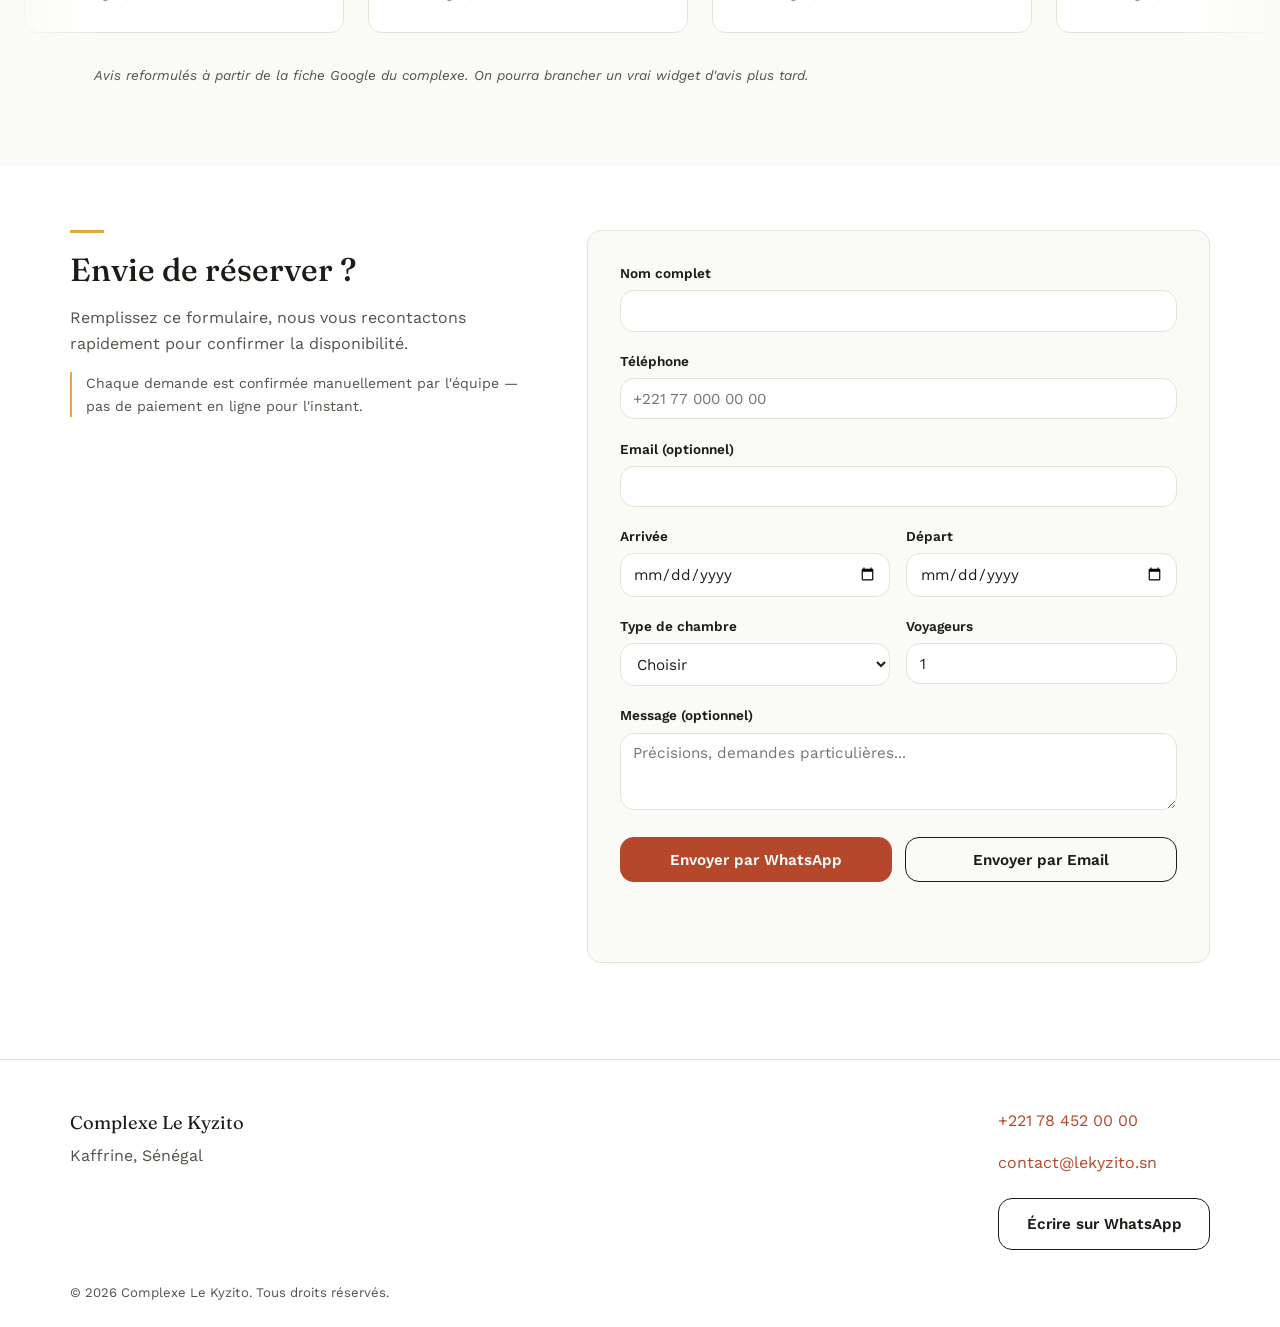
==== commit c06369a2: "dggnhe" ====
--- a/index.html
+++ b/index.html
@@ -34,13 +34,11 @@
   <!-- HERO VIDEO (desktop paysage / mobile portrait, avec repli sur image) -->
   <section class="hero-video">
     <div class="hero-video-media">
-      <video class="hero-video-el" id="heroVideo" autoplay muted loop playsinline preload="auto" poster="images/hero-aerial.jpg">
+      <video class="hero-video-el" autoplay muted loop playsinline preload="auto" poster="images/hero-aerial.jpg">
         <source src="videos/hero-desktop.mp4" media="(min-width: 768px)" type="video/mp4">
         <source src="videos/hero-mobile.mp4" media="(max-width: 767px)" type="video/mp4">
       </video>
-      <img src="images/hero-aerial.jpg" alt="Vue aérienne du Complexe Le Kyzito, tourelles et piscine" class="hero-video-still" id="heroFallbackImg">
       <div class="hero-video-overlay"></div>
-      <span class="hero-video-badge" id="heroBadge">Vidéo à venir</span>
     </div>
     <div class="hero-video-content">
       <p class="hero-eyebrow">Kaffrine, Sénégal</p>
--- a/styles.css
+++ b/styles.css
@@ -156,36 +156,11 @@
   width: 100%;
   height: 100%;
   object-fit: cover;
-  display: none; /* affichée en JS une fois chargée avec succès */
-}
-.hero-video-el.is-ready { display: block; }
-.hero-video-still {
-  width: 100%;
-  height: 100%;
-  object-fit: cover;
-  animation: kenburns 22s ease-in-out infinite alternate;
-}
-@keyframes kenburns {
-  from { transform: scale(1) translate(0, 0); }
-  to { transform: scale(1.12) translate(-1%, -1%); }
 }
 .hero-video-overlay {
   position: absolute;
   inset: 0;
   background: linear-gradient(180deg, rgba(30,27,23,0.15) 0%, rgba(30,27,23,0.1) 40%, rgba(30,27,23,0.68) 100%);
-}
-.hero-video-badge {
-  position: absolute;
-  top: 1.5rem;
-  right: 1.5rem;
-  z-index: 2;
-  background: rgba(255,255,255,0.92);
-  color: var(--ink);
-  font-size: 0.75rem;
-  font-weight: 600;
-  padding: 0.4em 0.8em;
-  border-radius: var(--radius);
-  letter-spacing: 0.02em;
 }
 .hero-video-content {
   position: relative;
@@ -347,6 +322,21 @@
   flex: 1;
 }
 .gallery-item figcaption { font-size: 0.85rem; color: var(--ink-soft); }
+
+.gallery-item-video { position: relative; cursor: pointer; }
+.gallery-item-video .gallery-play {
+  position: absolute;
+  inset: 0;
+  display: flex;
+  align-items: center;
+  justify-content: center;
+  background: rgba(20, 17, 13, 0.28);
+  color: var(--white);
+  font-size: 1.6rem;
+  border-radius: var(--radius);
+  transition: background-color 0.2s ease;
+}
+.gallery-item-video:hover .gallery-play { background: rgba(20, 17, 13, 0.42); }
 
 /* tailles : la plupart occupent 1 colonne x 2 rangées, certaines sont plus grandes */
 .gallery-item { grid-column: span 1; grid-row: span 2; }
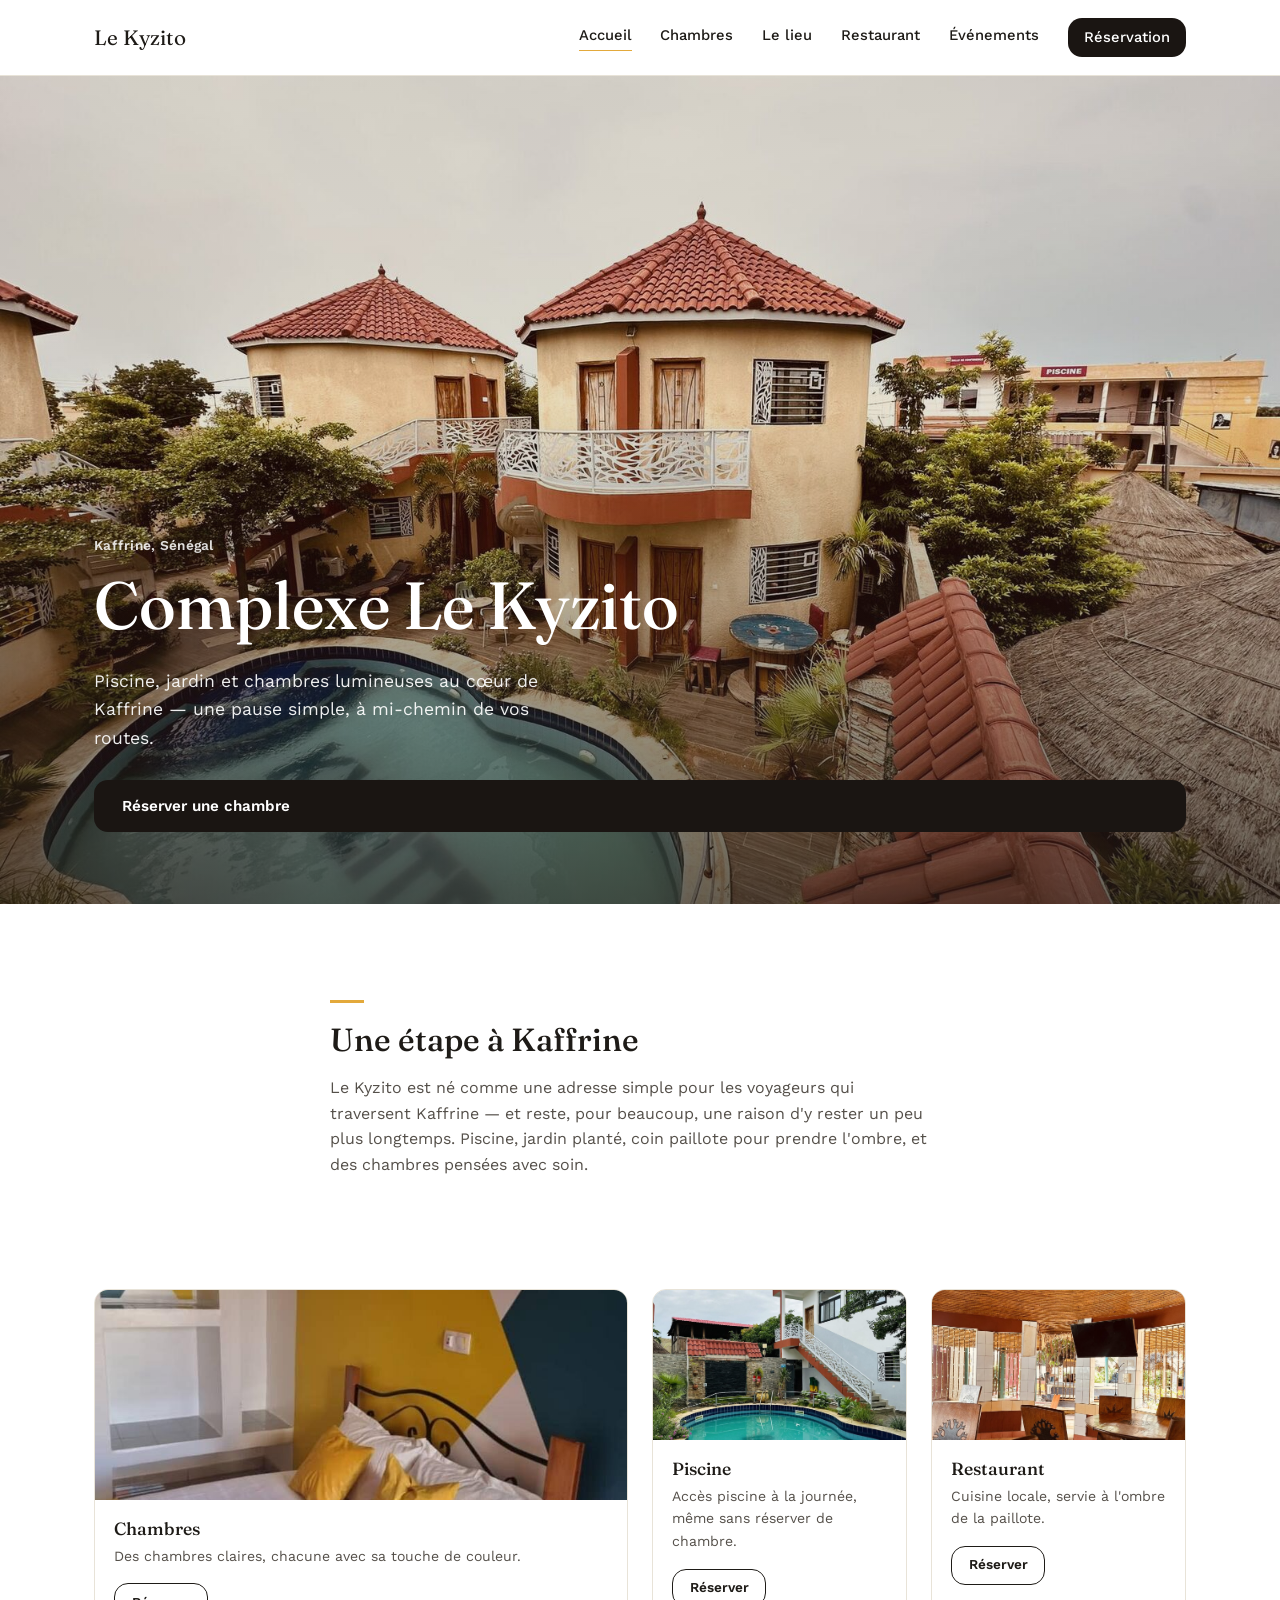
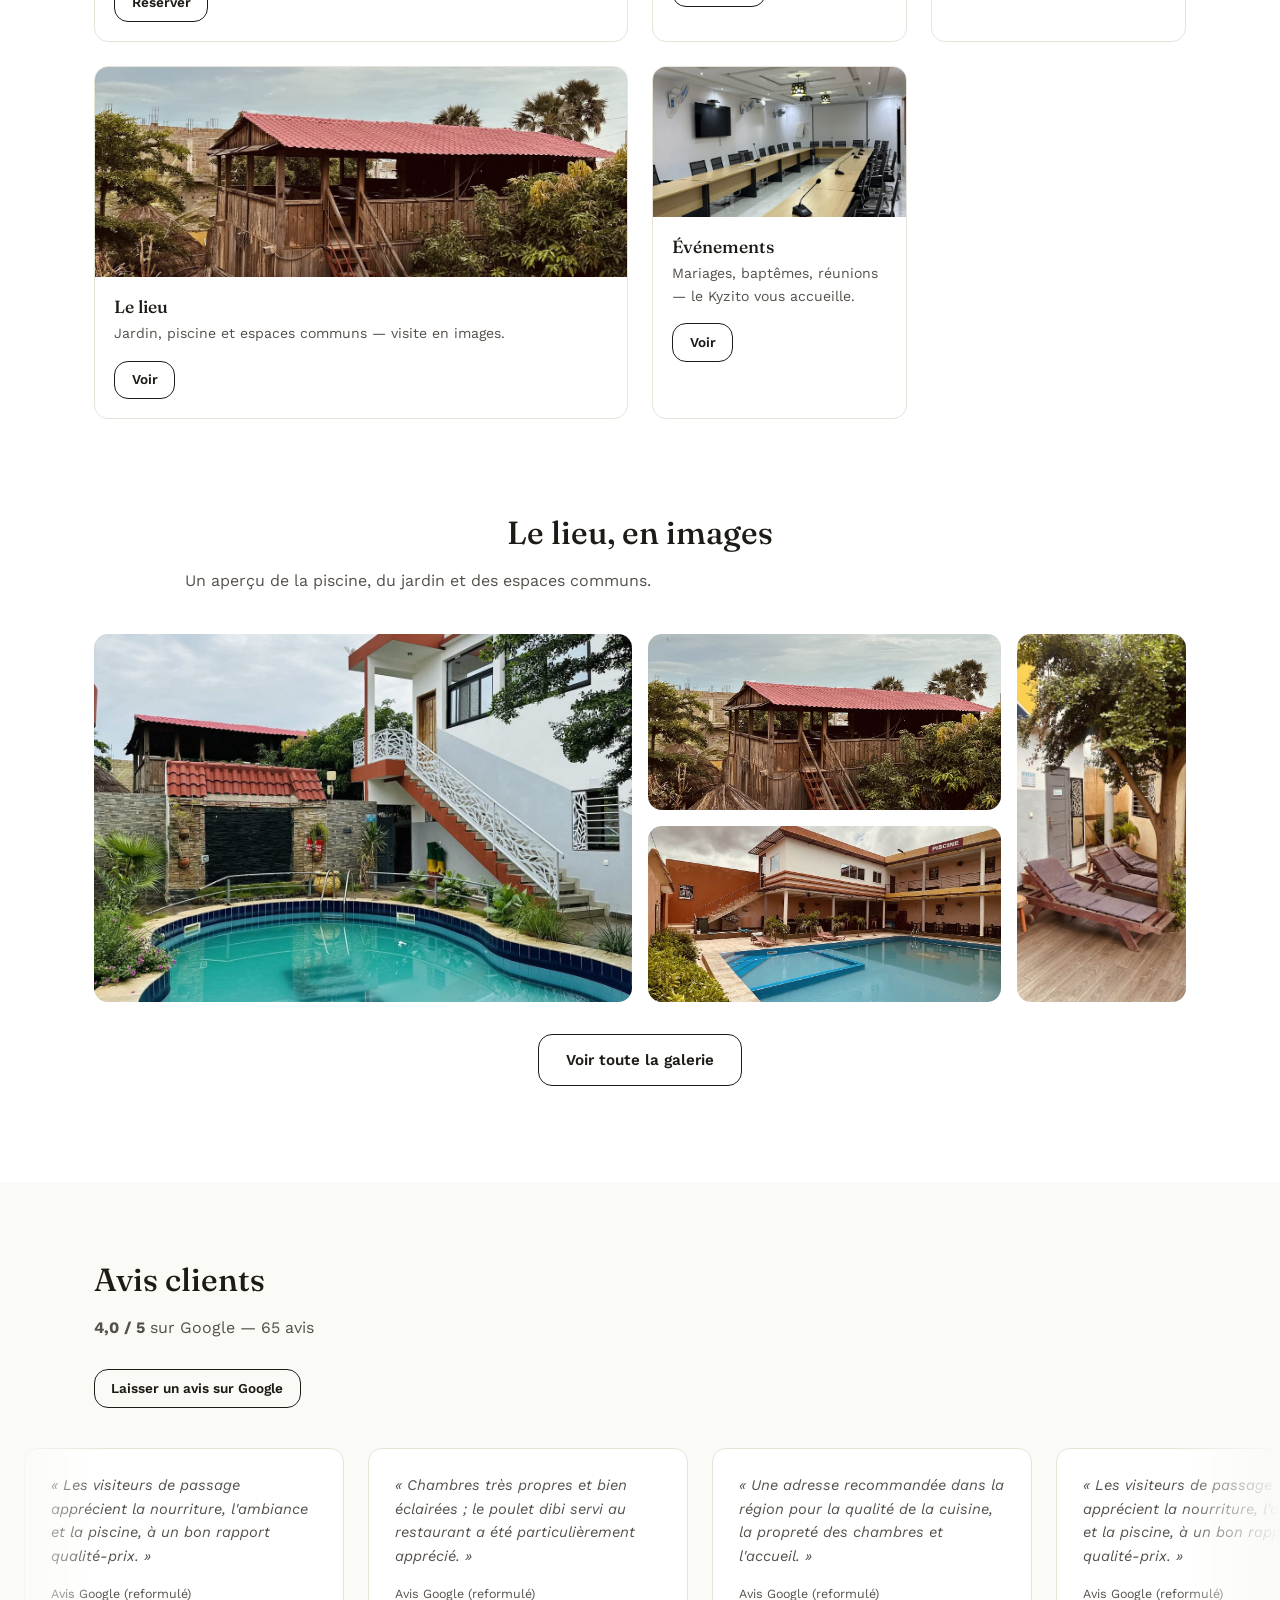
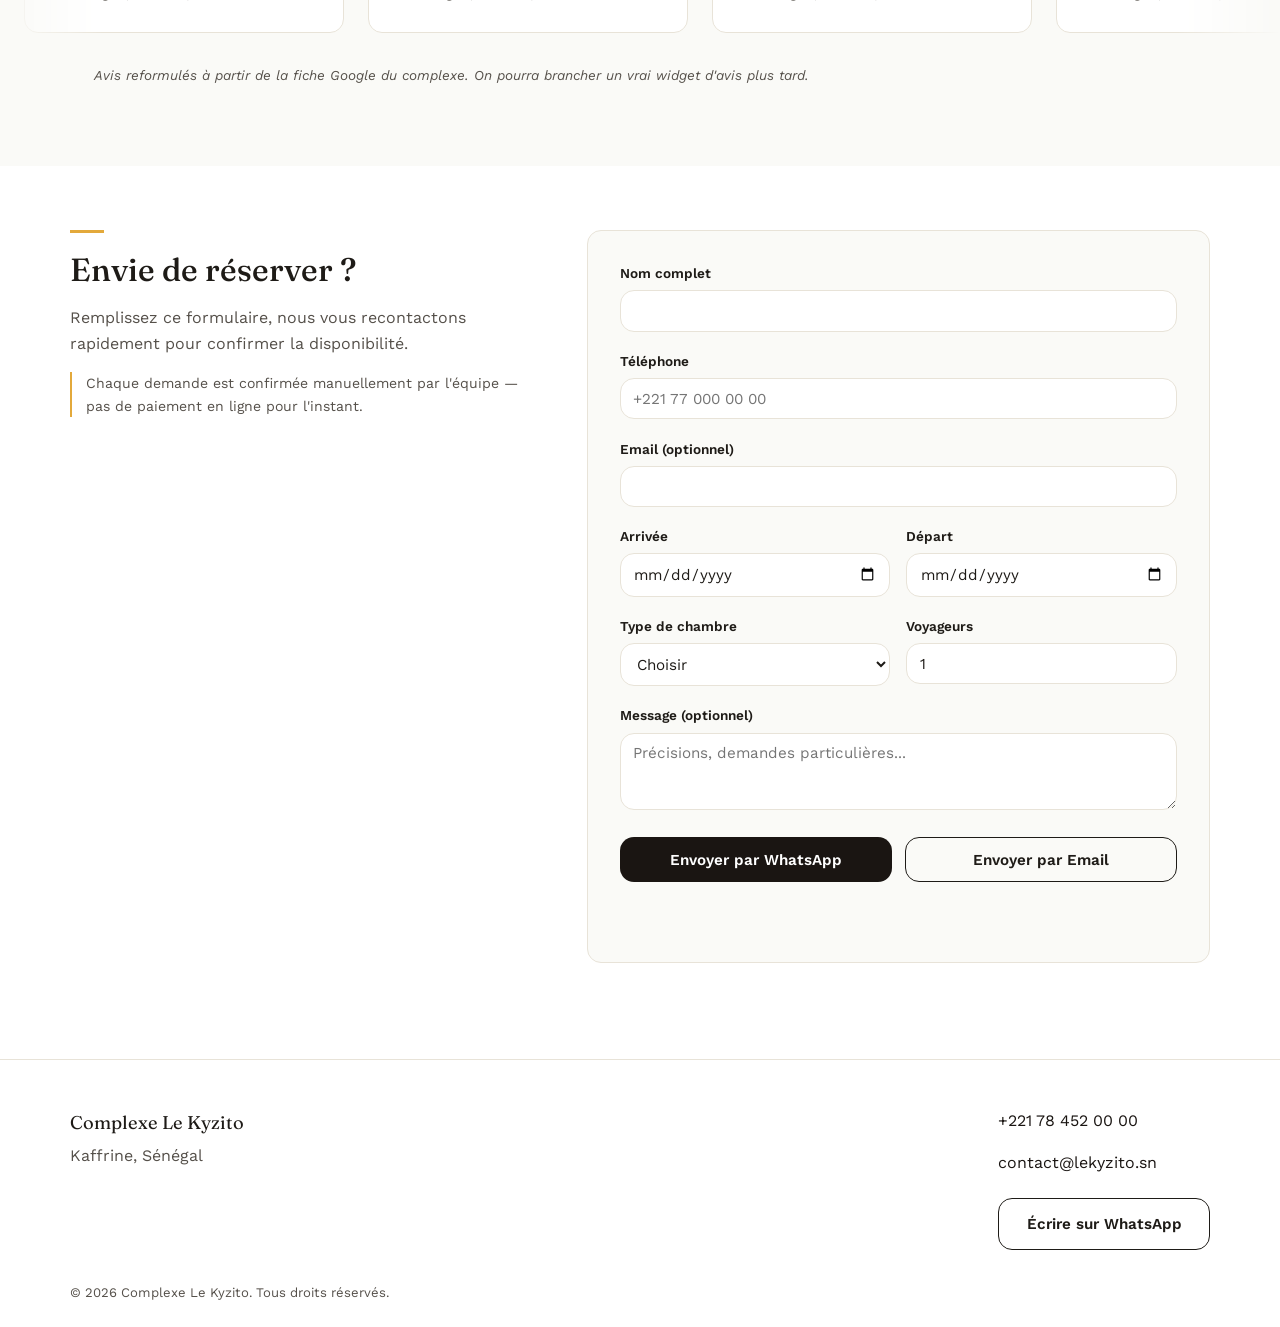
==== commit 1fff79d6: "hvbd" ====
--- a/index.html
+++ b/index.html
@@ -76,7 +76,7 @@
       </div>
     </div>
     <div class="teaser-card">
-      <a href="restaurant.html" class="teaser-media"><img src="images/restaurant-poolside.jpg" alt="Restaurant en terrasse au bord de la piscine"></a>
+      <a href="restaurant.html" class="teaser-media"><img src="images/restaurant-annex.jpg" alt="Espace restauration sous paillote"></a>
       <div class="teaser-body">
         <h3>Restaurant</h3>
         <p>Cuisine locale, servie à l'ombre de la paillote.</p>
--- a/styles.css
+++ b/styles.css
@@ -5,7 +5,7 @@
   --ink: #1E1B17;
   --ink-soft: #55504A;
 
-  --terracotta: #B5482A;
+  --terracotta: #1A1512;
   --mustard: #E3A93B;
   --petrol: #1F5C5B;
   --sand-line: #E8E3D8;
@@ -53,7 +53,7 @@
   transition: background-color 0.2s ease, color 0.2s ease, border-color 0.2s ease;
 }
 .btn-primary { background: var(--terracotta); color: var(--white); }
-.btn-primary:hover { background: #963A21; }
+.btn-primary:hover { background: #3A332C; }
 .btn-outline { background: transparent; border-color: var(--ink); color: var(--ink); }
 .btn-outline:hover { background: var(--ink); color: var(--white); }
 .btn-full { width: 100%; text-align: center; }
@@ -117,7 +117,7 @@
   border-radius: var(--radius);
   border-bottom: none;
 }
-.main-nav a.nav-cta:hover { background: #963A21; }
+.main-nav a.nav-cta:hover { background: #3A332C; }
 
 /* active page underline */
 body.page-accueil .nav-accueil,
@@ -438,6 +438,8 @@
   border-radius: var(--radius);
   max-width: 780px;
   width: 100%;
+  max-height: 90vh;
+  overflow-y: auto;
   padding: 1.5rem;
 }
 .room-modal-media {
@@ -446,11 +448,16 @@
   overflow: hidden;
   margin-bottom: 1rem;
 }
-.room-modal-media.is-video { aspect-ratio: 16 / 9; background: var(--ink); }
+/* La vidéo garde son orientation native (portrait ou paysage) au lieu
+   d'être forcée dans un cadre 16:9 qui la recadrait/déformait. */
+.room-modal-media.is-video { background: var(--ink); text-align: center; }
 .room-modal-media.is-video video {
-  width: 100%;
-  height: 100%;
-  object-fit: cover;
+  display: block;
+  width: auto;
+  height: auto;
+  max-width: 100%;
+  max-height: 72vh;
+  margin: 0 auto;
 }
 .room-modal-gallery {
   display: grid;
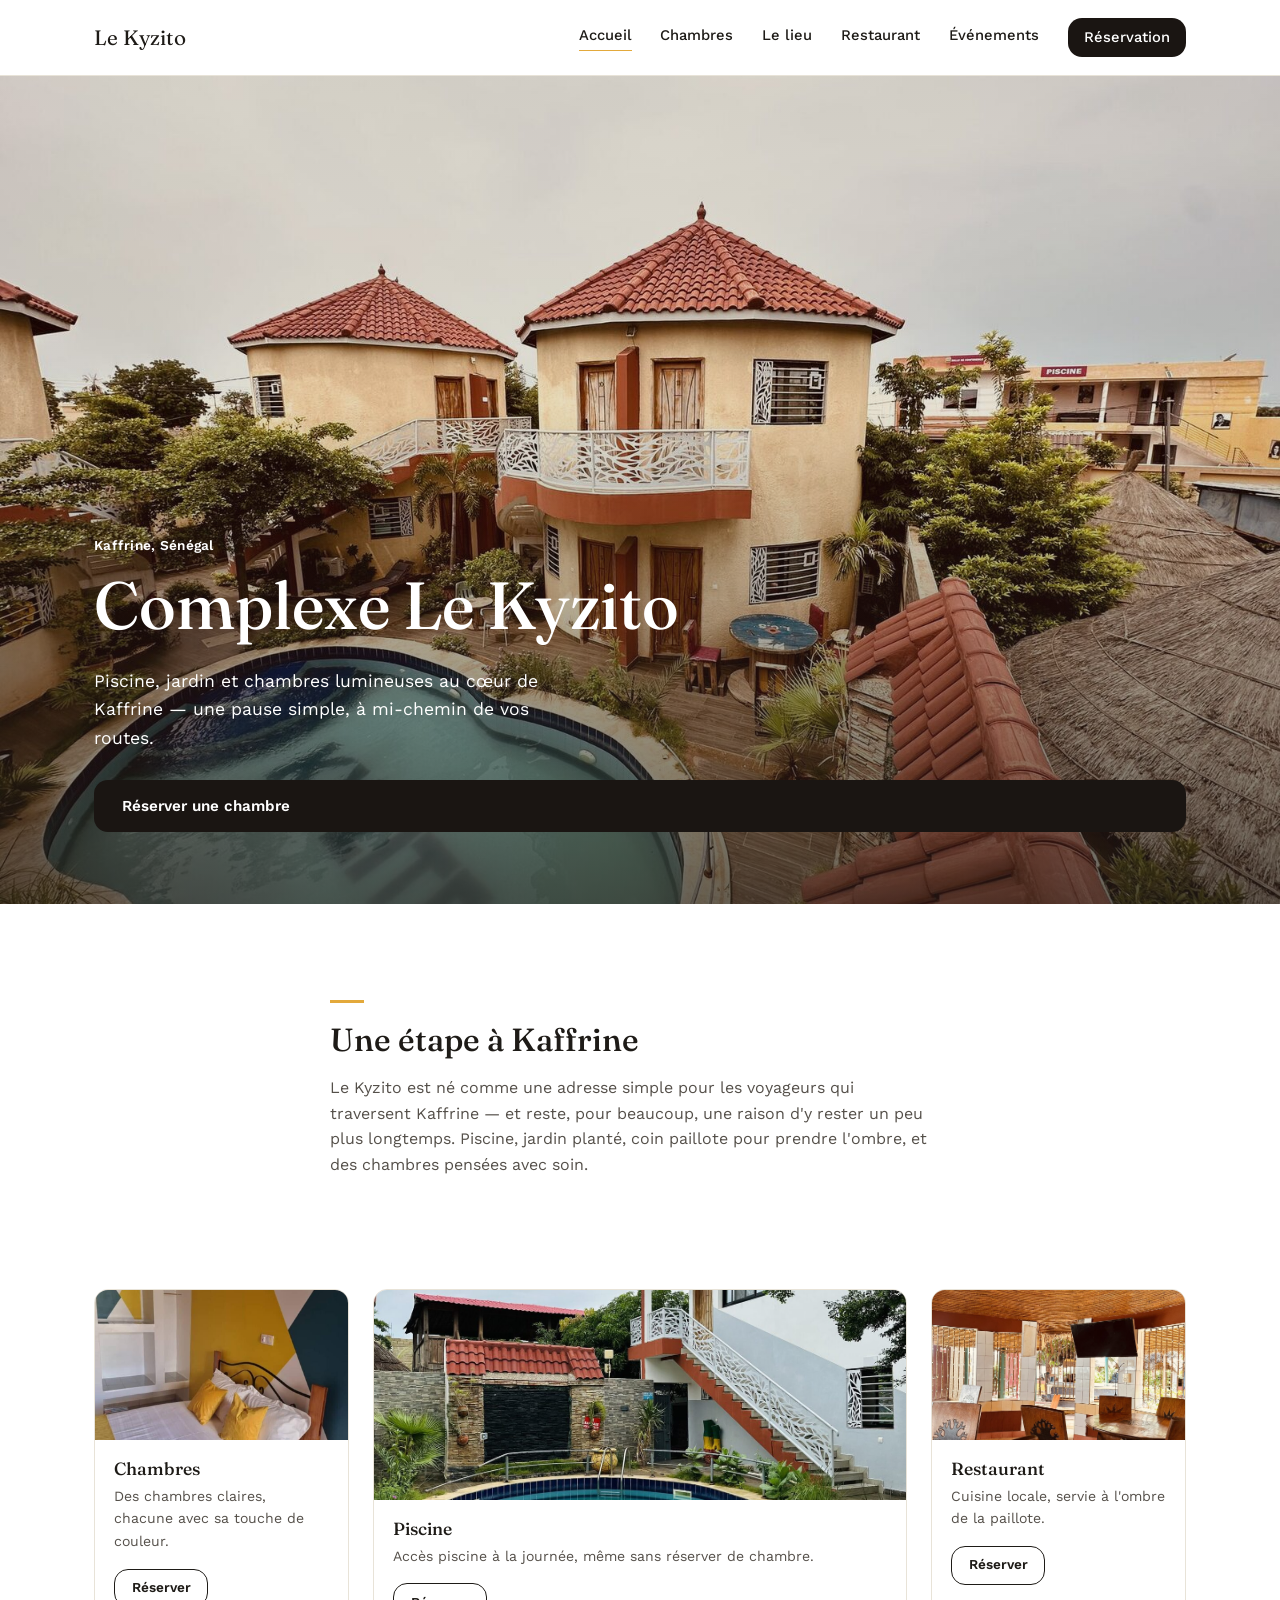
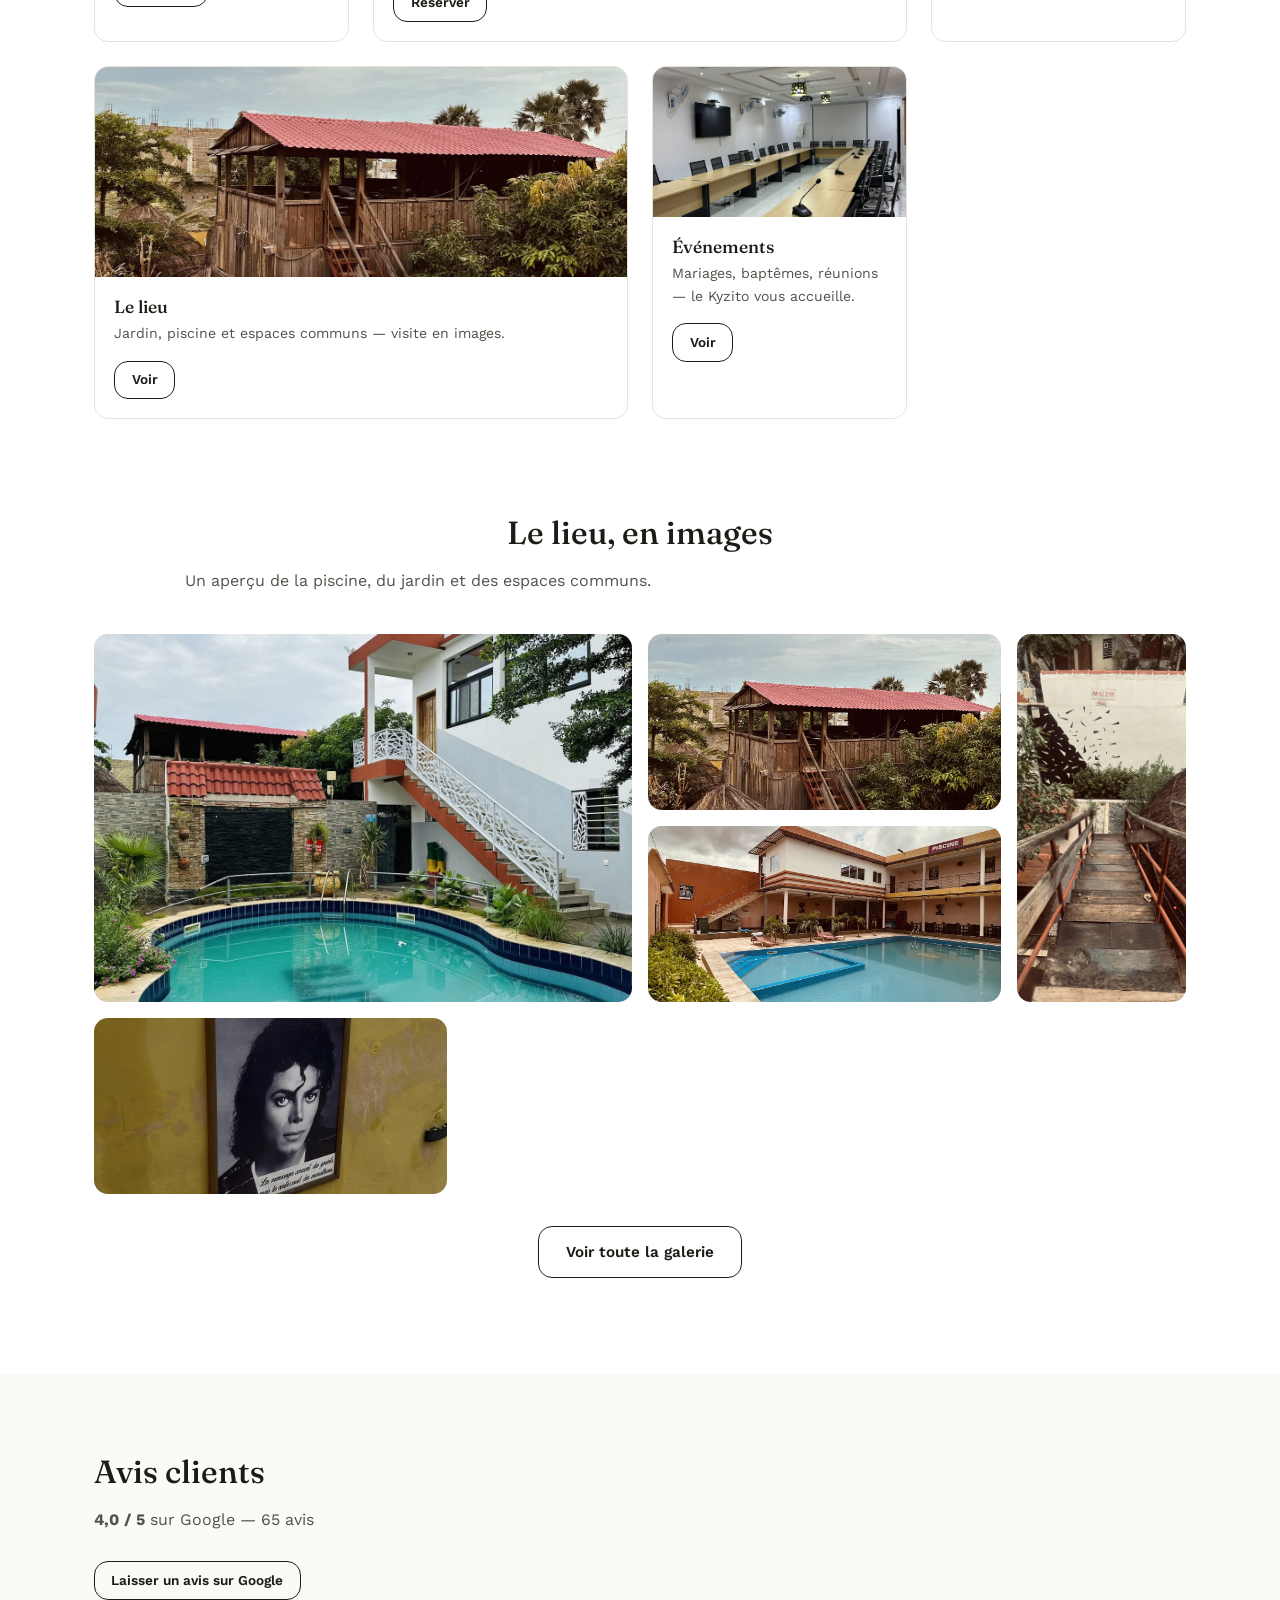
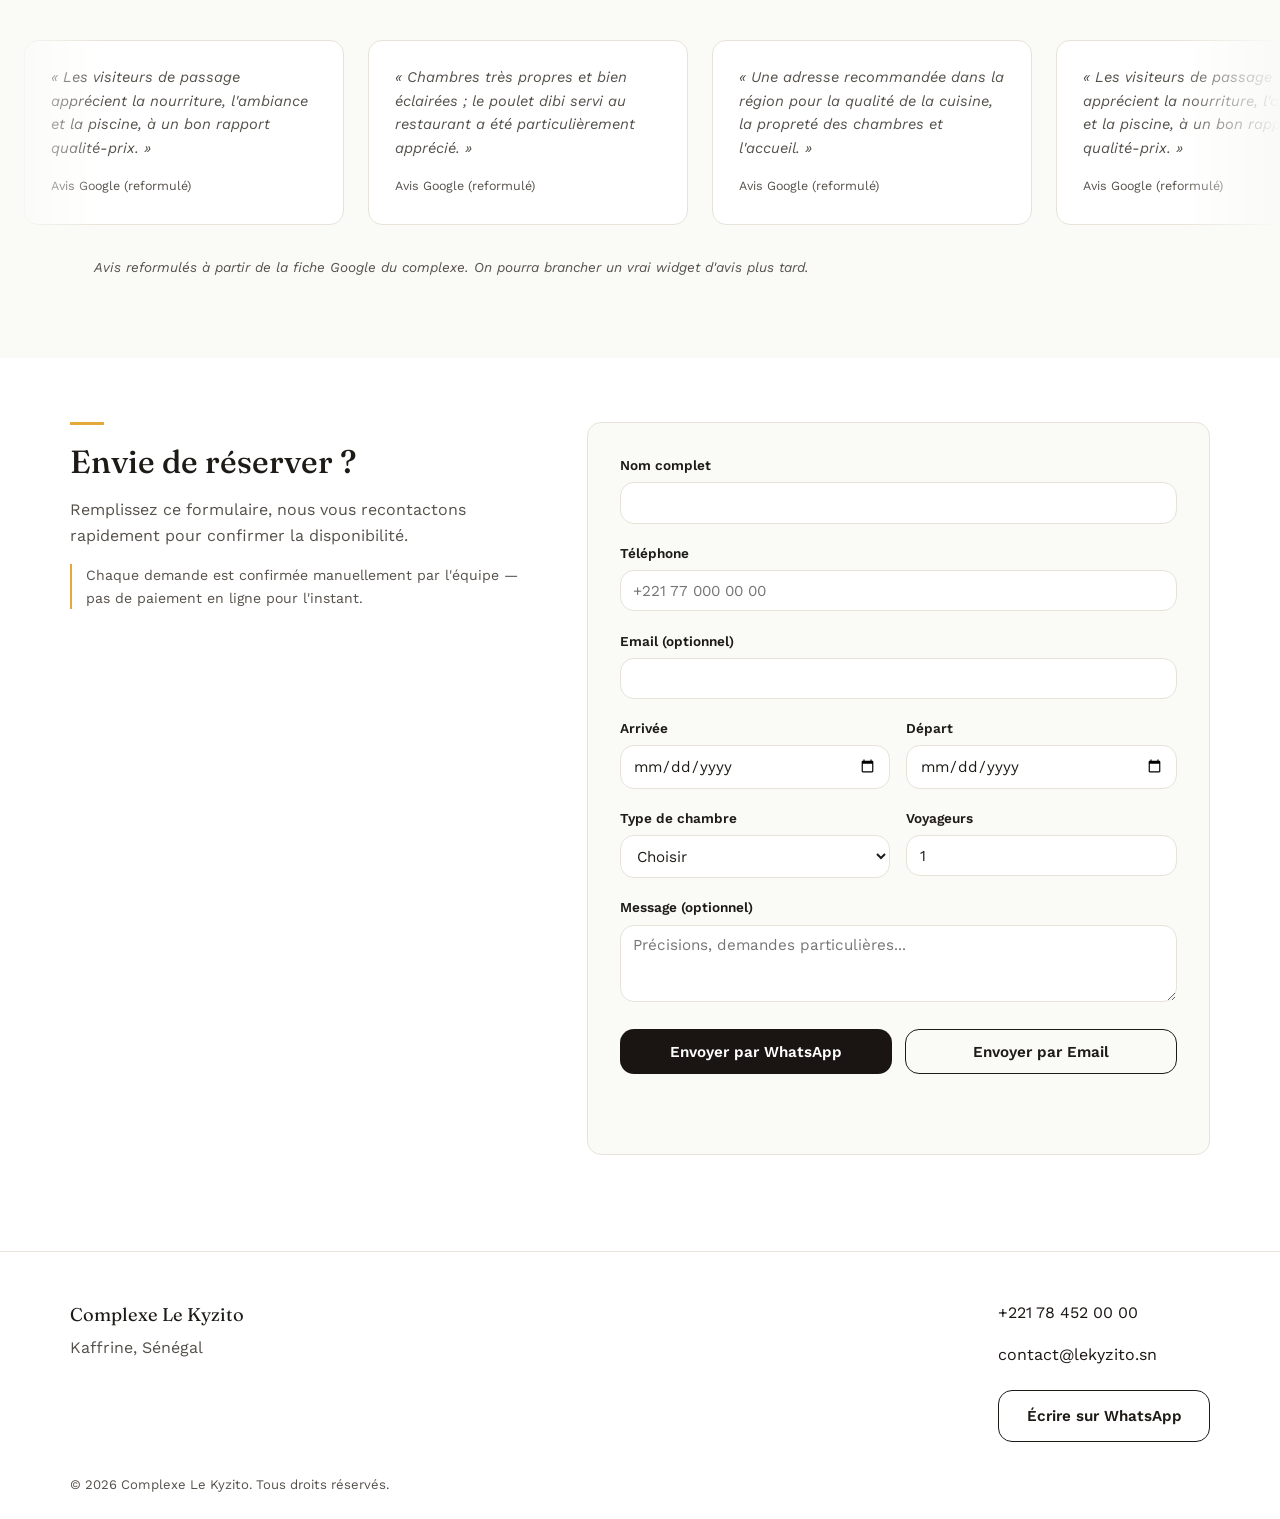
==== commit fcf7229a: "dbhjkmp" ====
--- a/index.html
+++ b/index.html
@@ -59,7 +59,7 @@
 
   <!-- TEASERS -->
   <section class="teasers">
-    <div class="teaser-card teaser-card-big">
+    <div class="teaser-card">
       <a href="chambres.html" class="teaser-media"><img src="images/room-yellow.jpg" alt="Chambre VIP"></a>
       <div class="teaser-body">
         <h3>Chambres</h3>
@@ -67,7 +67,7 @@
         <a href="reservation.html" class="btn btn-outline btn-small">Réserver</a>
       </div>
     </div>
-    <div class="teaser-card">
+    <div class="teaser-card teaser-card-big">
       <a href="le-lieu.html" class="teaser-media"><img src="images/pool-wide.jpg" alt="Piscine du complexe"></a>
       <div class="teaser-body">
         <h3>Piscine</h3>
@@ -110,8 +110,9 @@
     <div class="gallery-teaser-grid">
       <a href="le-lieu.html" class="gallery-teaser-big"><img src="images/pool-wide.jpg" alt="Piscine"></a>
       <a href="le-lieu.html"><img src="images/rooftop-lounge.jpg" alt="Lounge en hauteur"></a>
-      <a href="le-lieu.html" class="gallery-teaser-tall"><img src="images/lounge-shade.jpg" alt="Coin détente à l'ombre"></a>
+      <a href="le-lieu.html" class="gallery-teaser-tall"><img src="images/terrace-stairs.jpg" alt="Escalier d'accès à la terrasse"></a>
       <a href="le-lieu.html"><img src="images/pool-second.jpg" alt="Deuxième piscine"></a>
+      <a href="le-lieu.html"><img src="images/decor-mj.jpg" alt="Détail de décoration, portrait encadré"></a>
     </div>
     <a href="le-lieu.html" class="btn btn-outline">Voir toute la galerie</a>
   </section>
--- a/styles.css
+++ b/styles.css
@@ -76,6 +76,33 @@
   background: var(--mustard);
   margin-bottom: 1.2rem;
 }
+
+/* ---------- Animations d'entrée (header, hero) ---------- */
+@keyframes fadeDownIn {
+  from { opacity: 0; transform: translateY(-14px); }
+  to { opacity: 1; transform: translateY(0); }
+}
+@keyframes fadeUpIn {
+  from { opacity: 0; transform: translateY(22px); }
+  to { opacity: 1; transform: translateY(0); }
+}
+.site-header { animation: fadeDownIn 0.6s ease both; }
+.hero-video-content > * {
+  opacity: 0;
+  animation: fadeUpIn 0.7s ease forwards;
+}
+.hero-video-content .hero-eyebrow { animation-delay: 0.15s; }
+.hero-video-content h1 { animation-delay: 0.3s; }
+.hero-video-content .hero-lede { animation-delay: 0.45s; }
+.hero-video-content .btn { animation-delay: 0.6s; }
+
+/* ---------- Animations au scroll (fade-up, tout le site) ---------- */
+.reveal {
+  opacity: 0;
+  transform: translateY(28px);
+  transition: opacity 0.6s ease, transform 0.6s ease;
+}
+.reveal.is-visible { opacity: 1; transform: translateY(0); }
 
 /* ---------- Header / nav ---------- */
 .site-header {
@@ -376,32 +403,40 @@
   opacity: 0.85;
 }
 
-/* Deux photos superposées (desktop) : la principale plus grande, une
-   seconde plus petite ancrée en bas à droite. Pas de bordure colorée :
-   juste de l'arrondi et une ombre légère pour les détacher l'une de l'autre. */
-.room-visual-duo { overflow: visible; margin-bottom: 1.6rem; }
-.room-visual-duo .room-visual-main {
-  width: 100%;
-  height: 300px;
+/* Deux photos : en diptyque côte à côte sur mobile, puis superposées
+   (principale + médaillon en bas à droite) à partir de 901px. */
+.room-visual-duo {
+  display: flex;
+  gap: 0.6rem;
+  margin-bottom: 1.2rem;
+}
+.room-visual-duo .room-visual-main,
+.room-visual-duo .room-visual-thumb {
+  display: block;
+  flex: 1;
+  height: 170px;
+  width: auto;
   object-fit: cover;
-  display: block;
-  border-radius: var(--radius);
-  box-shadow: 0 10px 26px rgba(20, 17, 13, 0.14);
-}
-.room-visual-duo .room-visual-thumb {
-  display: none;
+  border-radius: var(--radius);
+  box-shadow: 0 8px 18px rgba(20, 17, 13, 0.16);
 }
 @media (min-width: 901px) {
+  .room-visual-duo {
+    display: block;
+    overflow: visible;
+    margin-bottom: 1.6rem;
+  }
+  .room-visual-duo .room-visual-main {
+    width: 100%;
+    height: 300px;
+    box-shadow: 0 10px 26px rgba(20, 17, 13, 0.14);
+  }
   .room-visual-duo .room-visual-thumb {
-    display: block;
     position: absolute;
     width: 48%;
     height: 150px;
-    object-fit: cover;
     bottom: -1.4rem;
     right: 1rem;
-    border: none;
-    border-radius: var(--radius);
     box-shadow: 0 10px 24px rgba(20, 17, 13, 0.22);
   }
 }
@@ -622,6 +657,7 @@
 @media (prefers-reduced-motion: reduce) {
   html { scroll-behavior: auto; }
   * { transition: none !important; animation: none !important; }
+  .hero-video-content > *, .reveal { opacity: 1 !important; transform: none !important; }
 }
 
 /* ---------- Responsive ---------- */
@@ -636,7 +672,6 @@
   .gallery-item-big { grid-column: span 2; grid-row: span 2; }
   .gallery-item-wide { grid-column: span 2; }
   .review-card { flex-basis: 260px; }
-  .gallery-grid { grid-template-columns: 1fr; }
   .room-grid { grid-template-columns: 1fr; }
   .menu-grid { grid-template-columns: 1fr; gap: 2rem; }
   .events-list { grid-template-columns: 1fr; }
@@ -652,6 +687,8 @@
 
 @media (max-width: 560px) {
   .teasers { grid-template-columns: 1fr; }
+  .form-actions { flex-direction: column; }
+  .form-actions .btn { width: 100%; }
 }
 
 .main-nav.open {
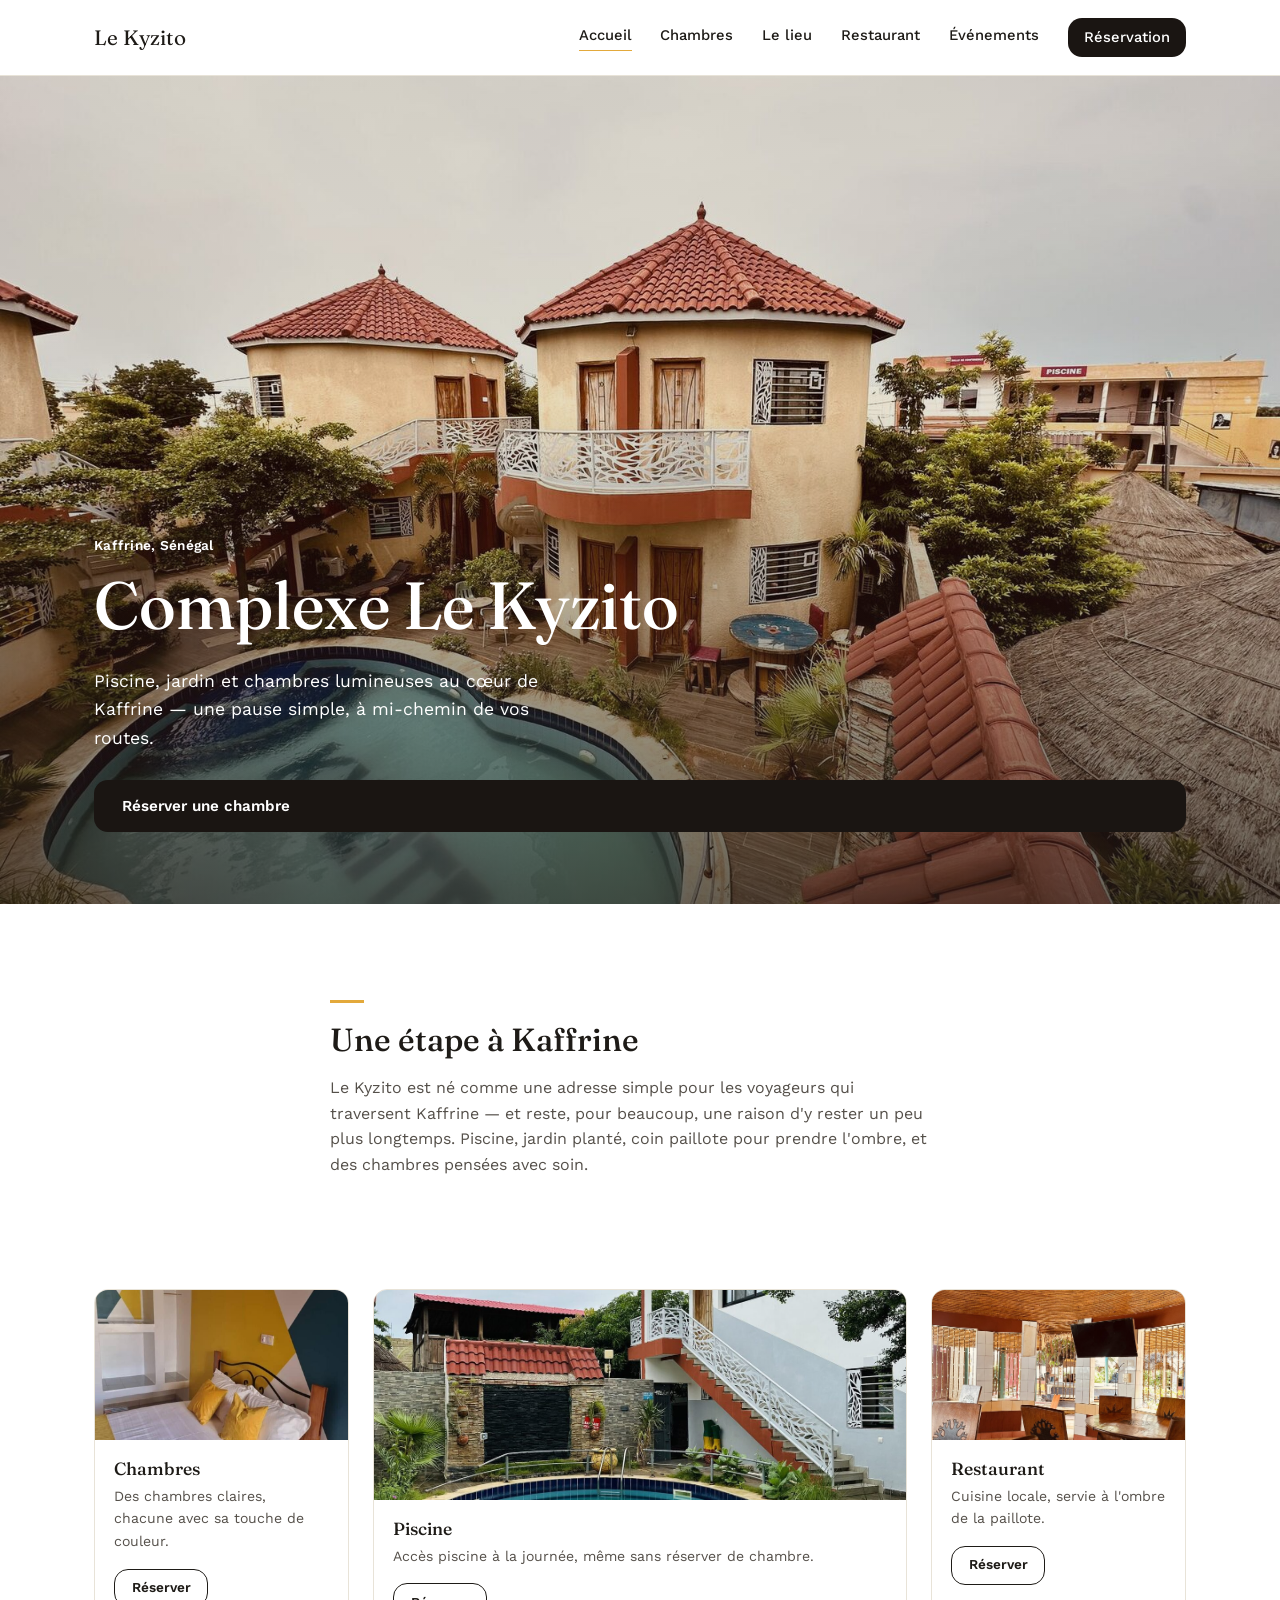
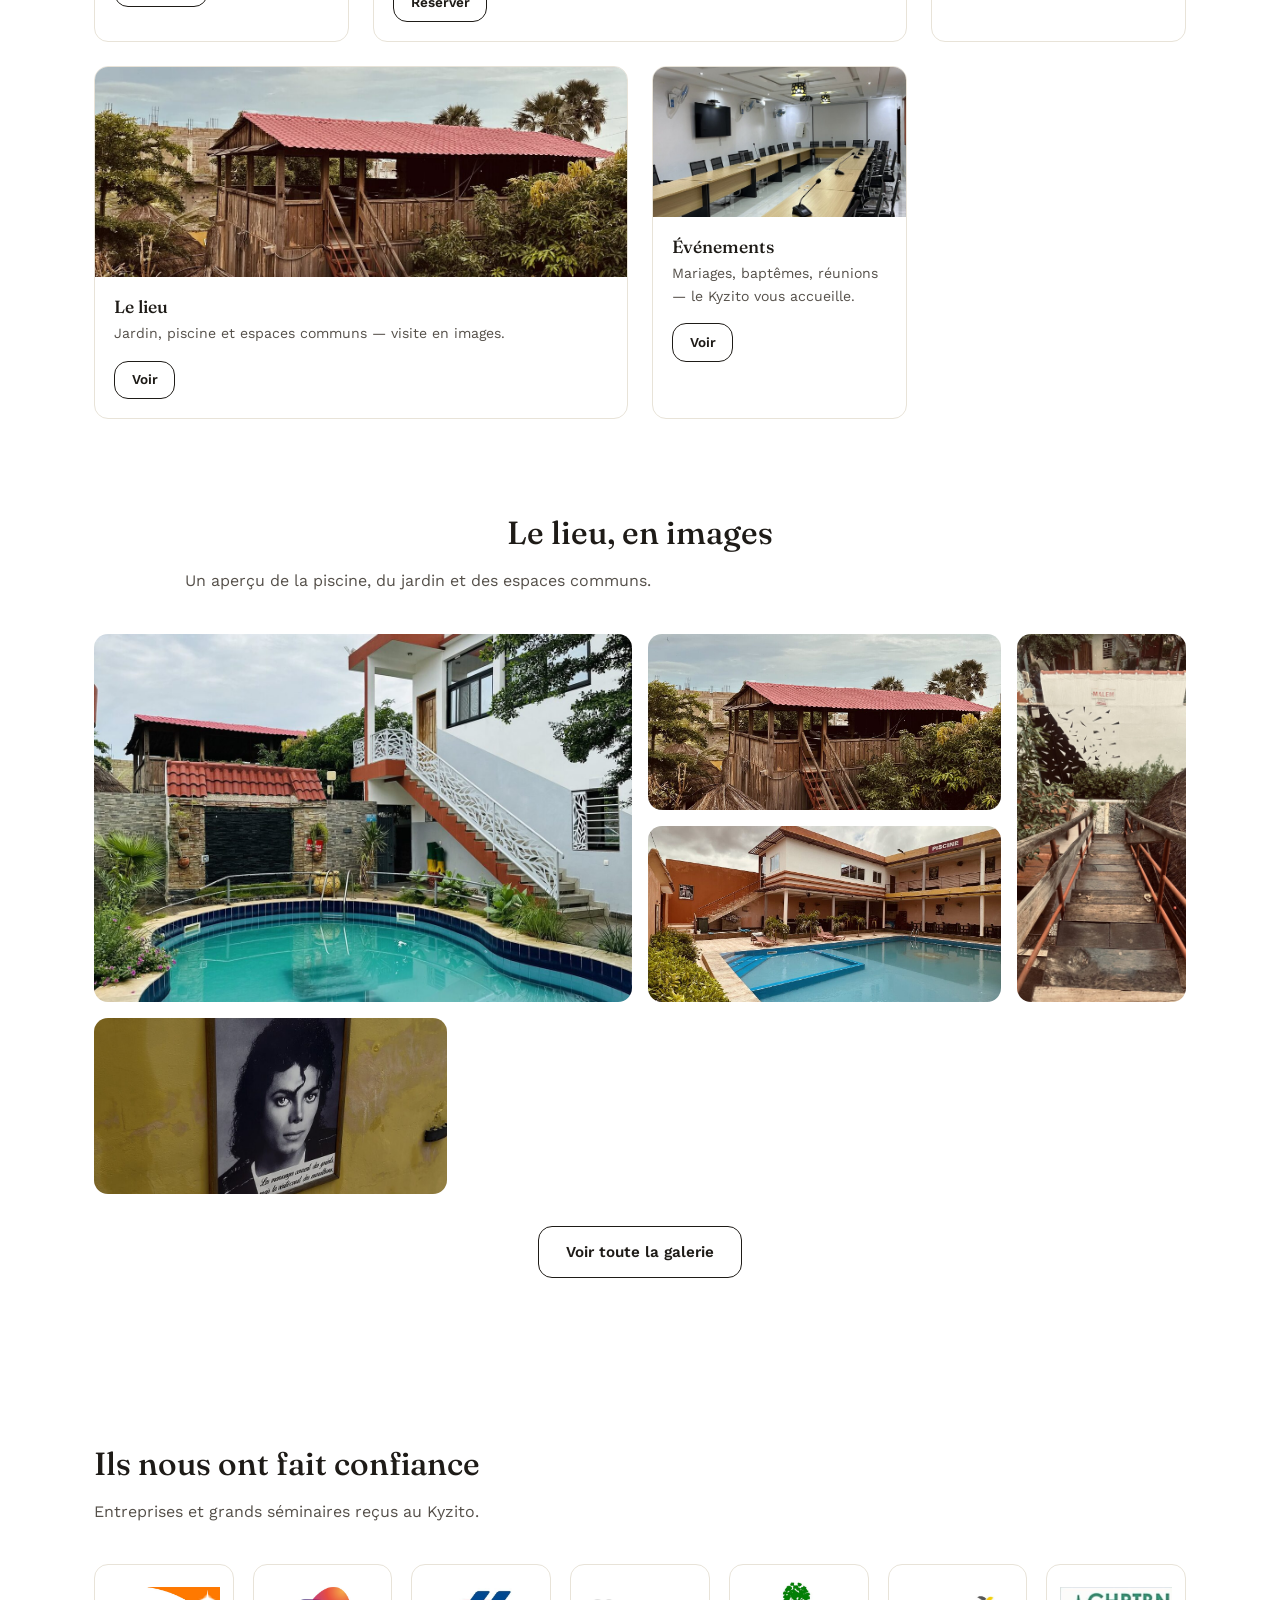
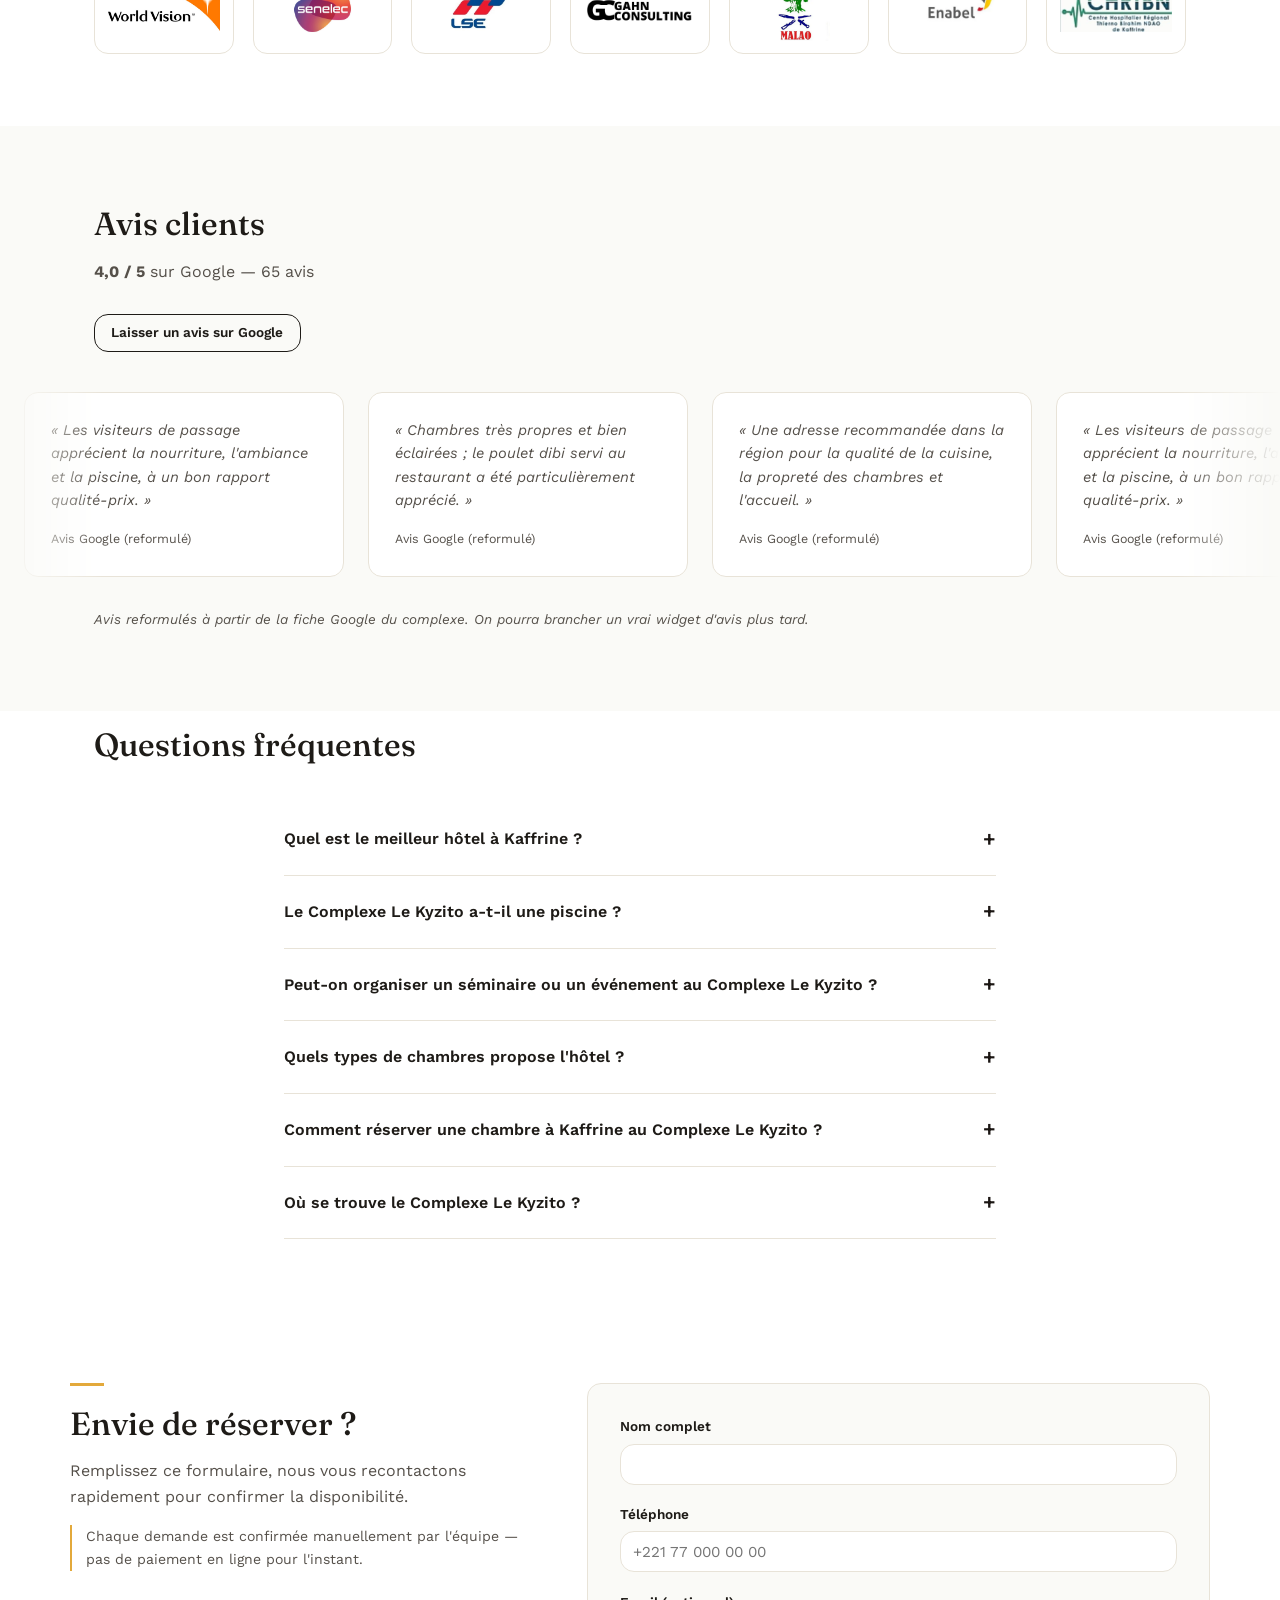
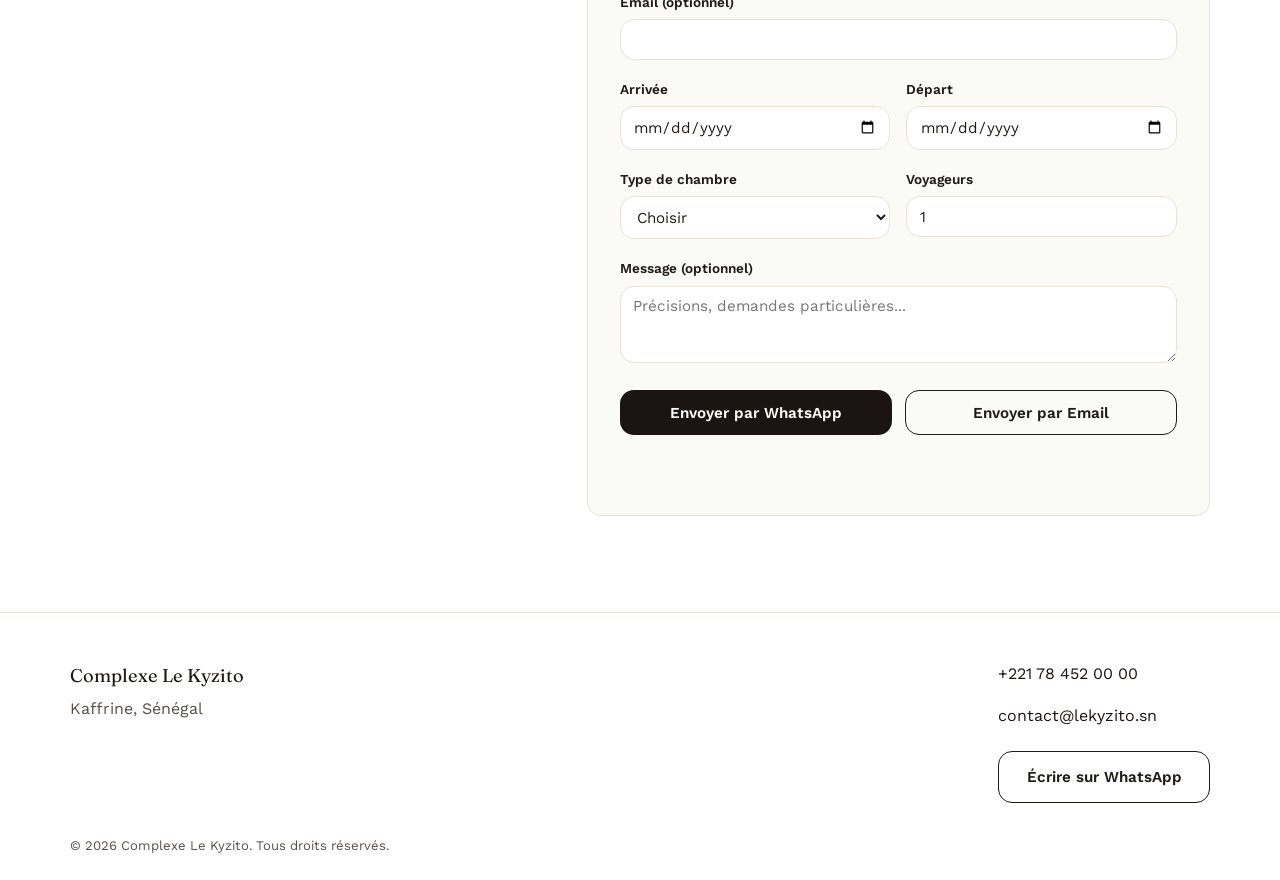
==== commit bbdb7a85: "hdbdnhkmj" ====
--- a/index.html
+++ b/index.html
@@ -3,8 +3,112 @@
 <head>
 <meta charset="UTF-8">
 <meta name="viewport" content="width=device-width, initial-scale=1.0">
-<title>Complexe Le Kyzito — Kaffrine, Sénégal</title>
-<meta name="description" content="Complexe Le Kyzito à Kaffrine : chambres, restaurant, événements. Réservez votre séjour.">
+<title>Complexe Le Kyzito — Hôtel, Restaurant & Piscine à Kaffrine, Sénégal</title>
+<meta name="description" content="Hôtel à Kaffrine avec piscine, restaurant et salle de conférence. Chambres Simple, VIP et Suite. Réservez au Complexe Le Kyzito.">
+<link rel="canonical" href="https://complexelekyzito.com/">
+<meta property="og:type" content="website">
+<meta property="og:site_name" content="Complexe Le Kyzito">
+<meta property="og:locale" content="fr_SN">
+<meta property="og:title" content="Complexe Le Kyzito — Hôtel, Restaurant & Piscine à Kaffrine">
+<meta property="og:description" content="Piscine, chambres, restaurant et salle de conférence à Kaffrine, Sénégal. Réservez votre séjour au Complexe Le Kyzito.">
+<meta property="og:url" content="https://complexelekyzito.com/">
+<meta property="og:image" content="https://complexelekyzito.com/images/og-image.jpg">
+<meta name="twitter:card" content="summary_large_image">
+<meta name="twitter:title" content="Complexe Le Kyzito — Hôtel, Restaurant & Piscine à Kaffrine">
+<meta name="twitter:description" content="Piscine, chambres, restaurant et salle de conférence à Kaffrine, Sénégal.">
+<meta name="twitter:image" content="https://complexelekyzito.com/images/og-image.jpg">
+<link rel="icon" href="favicon.ico" sizes="any">
+<link rel="icon" type="image/png" href="favicon-32.png" sizes="32x32">
+<link rel="apple-touch-icon" href="apple-touch-icon.png">
+<script type="application/ld+json">
+{
+  "@context": "https://schema.org",
+  "@type": "LodgingBusiness",
+  "name": "Complexe Le Kyzito",
+  "image": "https://complexelekyzito.com/images/og-image.jpg",
+  "url": "https://complexelekyzito.com/",
+  "telephone": "+221784520000",
+  "priceRange": "18000-50000 XOF",
+  "address": {
+    "@type": "PostalAddress",
+    "addressLocality": "Kaffrine",
+    "addressCountry": "SN"
+  },
+  "geo": {
+    "@type": "GeoCoordinates",
+    "latitude": 14.0963775,
+    "longitude": -15.5646567
+  },
+  "aggregateRating": {
+    "@type": "AggregateRating",
+    "ratingValue": "4.0",
+    "reviewCount": "65"
+  },
+  "amenityFeature": [
+    { "@type": "LocationFeatureSpecification", "name": "Piscine" },
+    { "@type": "LocationFeatureSpecification", "name": "Restaurant" },
+    { "@type": "LocationFeatureSpecification", "name": "Salle de conférence" },
+    { "@type": "LocationFeatureSpecification", "name": "Wifi" },
+    { "@type": "LocationFeatureSpecification", "name": "Parking" }
+  ]
+}
+</script>
+<script type="application/ld+json">
+{
+  "@context": "https://schema.org",
+  "@type": "FAQPage",
+  "mainEntity": [
+    {
+      "@type": "Question",
+      "name": "Quel est le meilleur hôtel à Kaffrine ?",
+      "acceptedAnswer": {
+        "@type": "Answer",
+        "text": "Le Complexe Le Kyzito est l'un des établissements les mieux notés de Kaffrine, avec deux piscines, un restaurant, une salle de conférence et des chambres allant de la Chambre Simple à la Suite. Il est noté 4,0/5 sur Google (65 avis)."
+      }
+    },
+    {
+      "@type": "Question",
+      "name": "Le Complexe Le Kyzito a-t-il une piscine ?",
+      "acceptedAnswer": {
+        "@type": "Answer",
+        "text": "Oui, le complexe dispose de deux piscines. L'accès est possible à la journée, même sans réserver de chambre."
+      }
+    },
+    {
+      "@type": "Question",
+      "name": "Peut-on organiser un séminaire ou un événement au Complexe Le Kyzito ?",
+      "acceptedAnswer": {
+        "@type": "Answer",
+        "text": "Oui, le complexe dispose d'une salle de conférence équipée et d'espaces pour mariages, baptêmes et réunions d'entreprise."
+      }
+    },
+    {
+      "@type": "Question",
+      "name": "Quels types de chambres propose l'hôtel ?",
+      "acceptedAnswer": {
+        "@type": "Answer",
+        "text": "Trois types de chambres : Chambre Simple, Chambre VIP et Suite avec kitchenette, toutes avec climatisation et TV."
+      }
+    },
+    {
+      "@type": "Question",
+      "name": "Comment réserver une chambre à Kaffrine au Complexe Le Kyzito ?",
+      "acceptedAnswer": {
+        "@type": "Answer",
+        "text": "La réservation se fait directement sur le site complexelekyzito.com, par WhatsApp ou par email."
+      }
+    },
+    {
+      "@type": "Question",
+      "name": "Où se trouve le Complexe Le Kyzito ?",
+      "acceptedAnswer": {
+        "@type": "Answer",
+        "text": "À Kaffrine, au centre du Sénégal, à mi-chemin entre Dakar et Tambacounda."
+      }
+    }
+  ]
+}
+</script>
 <link rel="preconnect" href="https://fonts.googleapis.com">
 <link rel="preconnect" href="https://fonts.gstatic.com" crossorigin>
 <link href="https://fonts.googleapis.com/css2?family=Fraunces:opsz,wght@9..144,400;9..144,500;9..144,600&family=Work+Sans:wght@400;500;600&display=swap" rel="stylesheet">
@@ -60,7 +164,7 @@
   <!-- TEASERS -->
   <section class="teasers">
     <div class="teaser-card">
-      <a href="chambres.html" class="teaser-media"><img src="images/room-yellow.jpg" alt="Chambre VIP"></a>
+      <a href="chambres.html" class="teaser-media"><img loading="lazy" decoding="async" src="images/room-yellow.jpg" alt="Chambre VIP"></a>
       <div class="teaser-body">
         <h3>Chambres</h3>
         <p>Des chambres claires, chacune avec sa touche de couleur.</p>
@@ -68,23 +172,23 @@
       </div>
     </div>
     <div class="teaser-card teaser-card-big">
-      <a href="le-lieu.html" class="teaser-media"><img src="images/pool-wide.jpg" alt="Piscine du complexe"></a>
+      <a href="le-lieu.html" class="teaser-media"><img loading="lazy" decoding="async" src="images/pool-wide.jpg" alt="Piscine du complexe"></a>
       <div class="teaser-body">
         <h3>Piscine</h3>
         <p>Accès piscine à la journée, même sans réserver de chambre.</p>
-        <a href="https://wa.me/221784520000?text=Bonjour%2C%20je%20souhaite%20r%C3%A9server%20un%20acc%C3%A8s%20piscine" class="btn btn-outline btn-small" target="_blank" rel="noopener">Réserver</a>
+        <a href="https://wa.me/221776982411?text=Bonjour%2C%20je%20souhaite%20r%C3%A9server%20un%20acc%C3%A8s%20piscine" class="btn btn-outline btn-small" target="_blank" rel="noopener">Réserver</a>
       </div>
     </div>
     <div class="teaser-card">
-      <a href="restaurant.html" class="teaser-media"><img src="images/restaurant-annex.jpg" alt="Espace restauration sous paillote"></a>
+      <a href="restaurant.html" class="teaser-media"><img loading="lazy" decoding="async" src="images/restaurant-annex.jpg" alt="Espace restauration sous paillote"></a>
       <div class="teaser-body">
         <h3>Restaurant</h3>
         <p>Cuisine locale, servie à l'ombre de la paillote.</p>
-        <a href="https://wa.me/221784520000" class="btn btn-outline btn-small" target="_blank" rel="noopener">Réserver</a>
+        <a href="https://wa.me/221776982411" class="btn btn-outline btn-small" target="_blank" rel="noopener">Réserver</a>
       </div>
     </div>
     <div class="teaser-card teaser-card-big">
-      <a href="le-lieu.html" class="teaser-media"><img src="images/rooftop-lounge.jpg" alt="Espaces communs du complexe"></a>
+      <a href="le-lieu.html" class="teaser-media"><img loading="lazy" decoding="async" src="images/rooftop-lounge.jpg" alt="Espaces communs du complexe"></a>
       <div class="teaser-body">
         <h3>Le lieu</h3>
         <p>Jardin, piscine et espaces communs — visite en images.</p>
@@ -92,7 +196,7 @@
       </div>
     </div>
     <div class="teaser-card">
-      <a href="events.html" class="teaser-media"><img src="images/conference-room.jpg" alt="Salle de conférence équipée"></a>
+      <a href="events.html" class="teaser-media"><img loading="lazy" decoding="async" src="images/conference-room.jpg" alt="Salle de conférence équipée"></a>
       <div class="teaser-body">
         <h3>Événements</h3>
         <p>Mariages, baptêmes, réunions — le Kyzito vous accueille.</p>
@@ -108,13 +212,30 @@
       <p>Un aperçu de la piscine, du jardin et des espaces communs.</p>
     </div>
     <div class="gallery-teaser-grid">
-      <a href="le-lieu.html" class="gallery-teaser-big"><img src="images/pool-wide.jpg" alt="Piscine"></a>
-      <a href="le-lieu.html"><img src="images/rooftop-lounge.jpg" alt="Lounge en hauteur"></a>
-      <a href="le-lieu.html" class="gallery-teaser-tall"><img src="images/terrace-stairs.jpg" alt="Escalier d'accès à la terrasse"></a>
-      <a href="le-lieu.html"><img src="images/pool-second.jpg" alt="Deuxième piscine"></a>
-      <a href="le-lieu.html"><img src="images/decor-mj.jpg" alt="Détail de décoration, portrait encadré"></a>
+      <a href="le-lieu.html" class="gallery-teaser-big"><img loading="lazy" decoding="async" src="images/pool-wide.jpg" alt="Piscine"></a>
+      <a href="le-lieu.html"><img loading="lazy" decoding="async" src="images/rooftop-lounge.jpg" alt="Lounge en hauteur"></a>
+      <a href="le-lieu.html" class="gallery-teaser-tall"><img loading="lazy" decoding="async" src="images/terrace-stairs.jpg" alt="Escalier d'accès à la terrasse"></a>
+      <a href="le-lieu.html"><img loading="lazy" decoding="async" src="images/pool-second.jpg" alt="Deuxième piscine"></a>
+      <a href="le-lieu.html"><img loading="lazy" decoding="async" src="images/decor-mj.jpg" alt="Détail de décoration, portrait encadré"></a>
     </div>
     <a href="le-lieu.html" class="btn btn-outline">Voir toute la galerie</a>
+  </section>
+
+  <!-- ILS NOUS ONT FAIT CONFIANCE -->
+  <section class="trust">
+    <div class="section-head">
+      <h2>Ils nous ont fait confiance</h2>
+      <p>Entreprises et grands séminaires reçus au Kyzito.</p>
+    </div>
+    <div class="trust-grid">
+      <div class="trust-logo"><img loading="lazy" decoding="async" src="images/partners/worldvision.png" alt="World Vision"></div>
+      <div class="trust-logo"><img loading="lazy" decoding="async" src="images/partners/senelec.png" alt="Senelec"></div>
+      <div class="trust-logo"><img loading="lazy" decoding="async" src="images/partners/lse.png" alt="LSE"></div>
+      <div class="trust-logo"><img loading="lazy" decoding="async" src="images/partners/gahn-consulting.png" alt="Gahn Consulting"></div>
+      <div class="trust-logo"><img loading="lazy" decoding="async" src="images/partners/malao.png" alt="MALAO"></div>
+      <div class="trust-logo"><img loading="lazy" decoding="async" src="images/partners/enabel.png" alt="Enabel"></div>
+      <div class="trust-logo"><img loading="lazy" decoding="async" src="images/partners/chrtbn.png" alt="Centre Hospitalier Régional Thierno Birahim Ndao de Kaffrine"></div>
+    </div>
   </section>
 
   <!-- AVIS GOOGLE -->
@@ -154,6 +275,39 @@
       </div>
     </div>
     <p class="room-note">Avis reformulés à partir de la fiche Google du complexe. On pourra brancher un vrai widget d'avis plus tard.</p>
+  </section>
+
+  <!-- FAQ (SEO) -->
+  <section class="faq">
+    <div class="section-head">
+      <h2>Questions fréquentes</h2>
+    </div>
+    <div class="faq-list">
+      <details class="faq-item">
+        <summary>Quel est le meilleur hôtel à Kaffrine ?</summary>
+        <p>Le Complexe Le Kyzito est l'un des établissements les mieux notés de Kaffrine, avec deux piscines, un restaurant, une salle de conférence et des chambres allant de la Chambre Simple à la Suite. Il est noté 4,0/5 sur Google (65 avis).</p>
+      </details>
+      <details class="faq-item">
+        <summary>Le Complexe Le Kyzito a-t-il une piscine ?</summary>
+        <p>Oui, le complexe dispose de deux piscines. L'accès est possible à la journée, même sans réserver de chambre.</p>
+      </details>
+      <details class="faq-item">
+        <summary>Peut-on organiser un séminaire ou un événement au Complexe Le Kyzito ?</summary>
+        <p>Oui, le complexe dispose d'une salle de conférence équipée et d'espaces pour mariages, baptêmes et réunions d'entreprise. Plusieurs entreprises et organisations (World Vision, Senelec, Enabel, CHRTBN...) y ont déjà organisé leurs événements.</p>
+      </details>
+      <details class="faq-item">
+        <summary>Quels types de chambres propose l'hôtel ?</summary>
+        <p>Trois types de chambres : Chambre Simple, Chambre VIP et Suite avec kitchenette, toutes avec climatisation et TV.</p>
+      </details>
+      <details class="faq-item">
+        <summary>Comment réserver une chambre à Kaffrine au Complexe Le Kyzito ?</summary>
+        <p>La réservation se fait directement sur ce site, par WhatsApp ou par email — voir la page Réservation.</p>
+      </details>
+      <details class="faq-item">
+        <summary>Où se trouve le Complexe Le Kyzito ?</summary>
+        <p>À Kaffrine, au centre du Sénégal, à mi-chemin entre Dakar et Tambacounda.</p>
+      </details>
+    </div>
   </section>
 
   <!-- RESERVATION RAPIDE -->
@@ -237,7 +391,7 @@
     <div>
       <p><a href="tel:+221784520000">+221 78 452 00 00</a></p>
       <p><a href="mailto:contact@lekyzito.sn">contact@lekyzito.sn</a></p>
-      <a href="https://wa.me/221784520000" class="btn btn-outline" target="_blank" rel="noopener">Écrire sur WhatsApp</a>
+      <a href="https://wa.me/221776982411" class="btn btn-outline" target="_blank" rel="noopener">Écrire sur WhatsApp</a>
     </div>
   </div>
   <p class="footer-copy">© <span id="year"></span> Complexe Le Kyzito. Tous droits réservés.</p>
--- a/styles.css
+++ b/styles.css
@@ -273,6 +273,64 @@
   object-fit: cover;
   border-radius: var(--radius);
 }
+
+/* ---------- FAQ ---------- */
+.faq { padding: 1rem 0 5rem; }
+.faq-list {
+  max-width: 760px;
+  margin: 0 auto;
+  padding: 0 1.5rem;
+}
+.faq-item {
+  border-bottom: 1px solid var(--sand-line);
+  padding: 1.2rem 0;
+}
+.faq-item summary {
+  cursor: pointer;
+  font-weight: 600;
+  font-size: 1rem;
+  color: var(--ink);
+  list-style: none;
+  display: flex;
+  justify-content: space-between;
+  align-items: center;
+  gap: 1rem;
+}
+.faq-item summary::-webkit-details-marker { display: none; }
+.faq-item summary::after {
+  content: '+';
+  font-size: 1.3rem;
+  color: var(--terracotta);
+  flex-shrink: 0;
+  transition: transform 0.2s ease;
+}
+.faq-item[open] summary::after { transform: rotate(45deg); }
+.faq-item p { margin: 0.8rem 0 0; font-size: 0.92rem; }
+
+/* ---------- Trust / partenaires ---------- */
+.trust { padding: 4.5rem 0; }
+.trust-grid {
+  max-width: var(--max-width);
+  margin: 0 auto;
+  padding: 0 1.5rem;
+  display: grid;
+  grid-template-columns: repeat(auto-fit, minmax(130px, 1fr));
+  gap: 1.2rem;
+}
+.trust-logo {
+  height: 90px;
+  border: 1px solid var(--sand-line);
+  border-radius: var(--radius);
+  background: var(--white);
+  display: flex;
+  align-items: center;
+  justify-content: center;
+  color: var(--ink-soft);
+  font-size: 0.78rem;
+  text-align: center;
+  padding: 0.8rem;
+}
+.trust-logo img { max-width: 100%; max-height: 100%; object-fit: contain; }
 
 /* ---------- Reviews ---------- */
 .reviews { background: var(--off-white); padding: 5rem 0; }
@@ -672,6 +730,7 @@
   .gallery-item-big { grid-column: span 2; grid-row: span 2; }
   .gallery-item-wide { grid-column: span 2; }
   .review-card { flex-basis: 260px; }
+  .trust-grid { grid-template-columns: repeat(3, 1fr); }
   .room-grid { grid-template-columns: 1fr; }
   .menu-grid { grid-template-columns: 1fr; gap: 2rem; }
   .events-list { grid-template-columns: 1fr; }
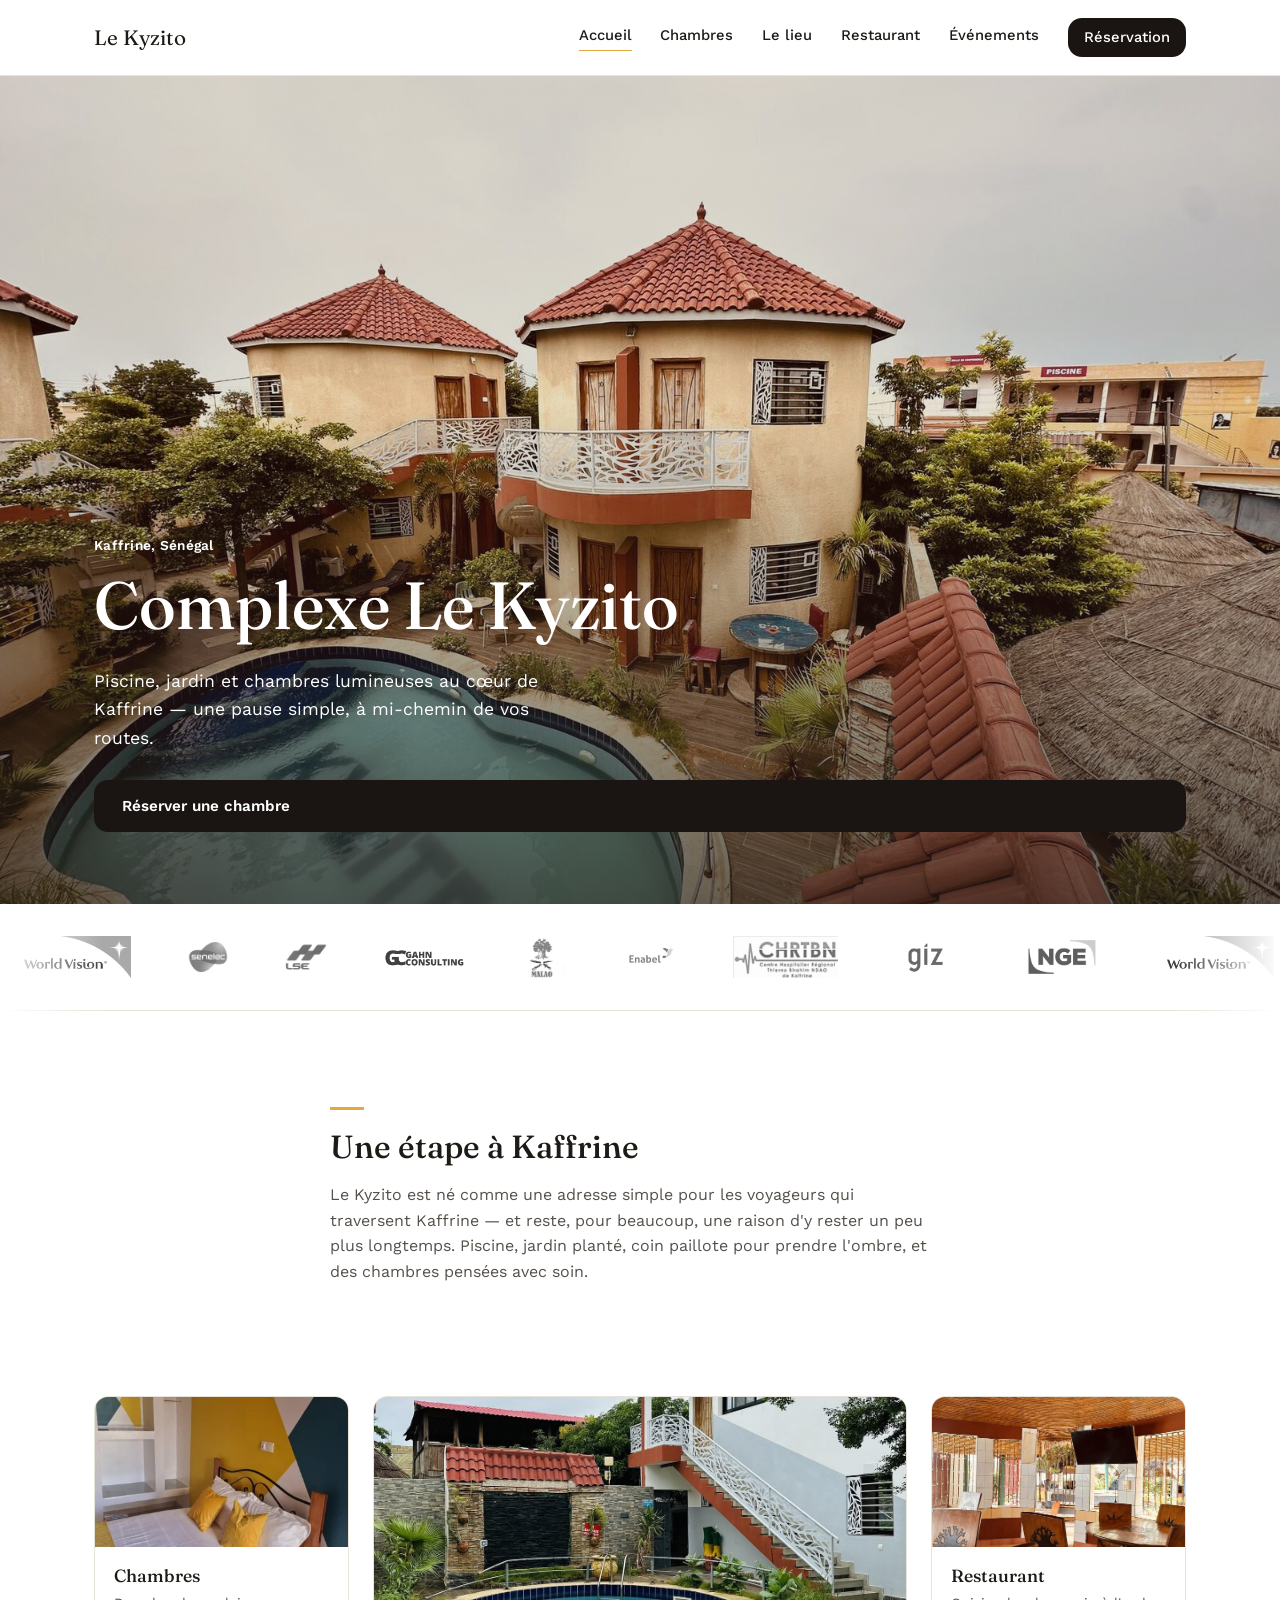
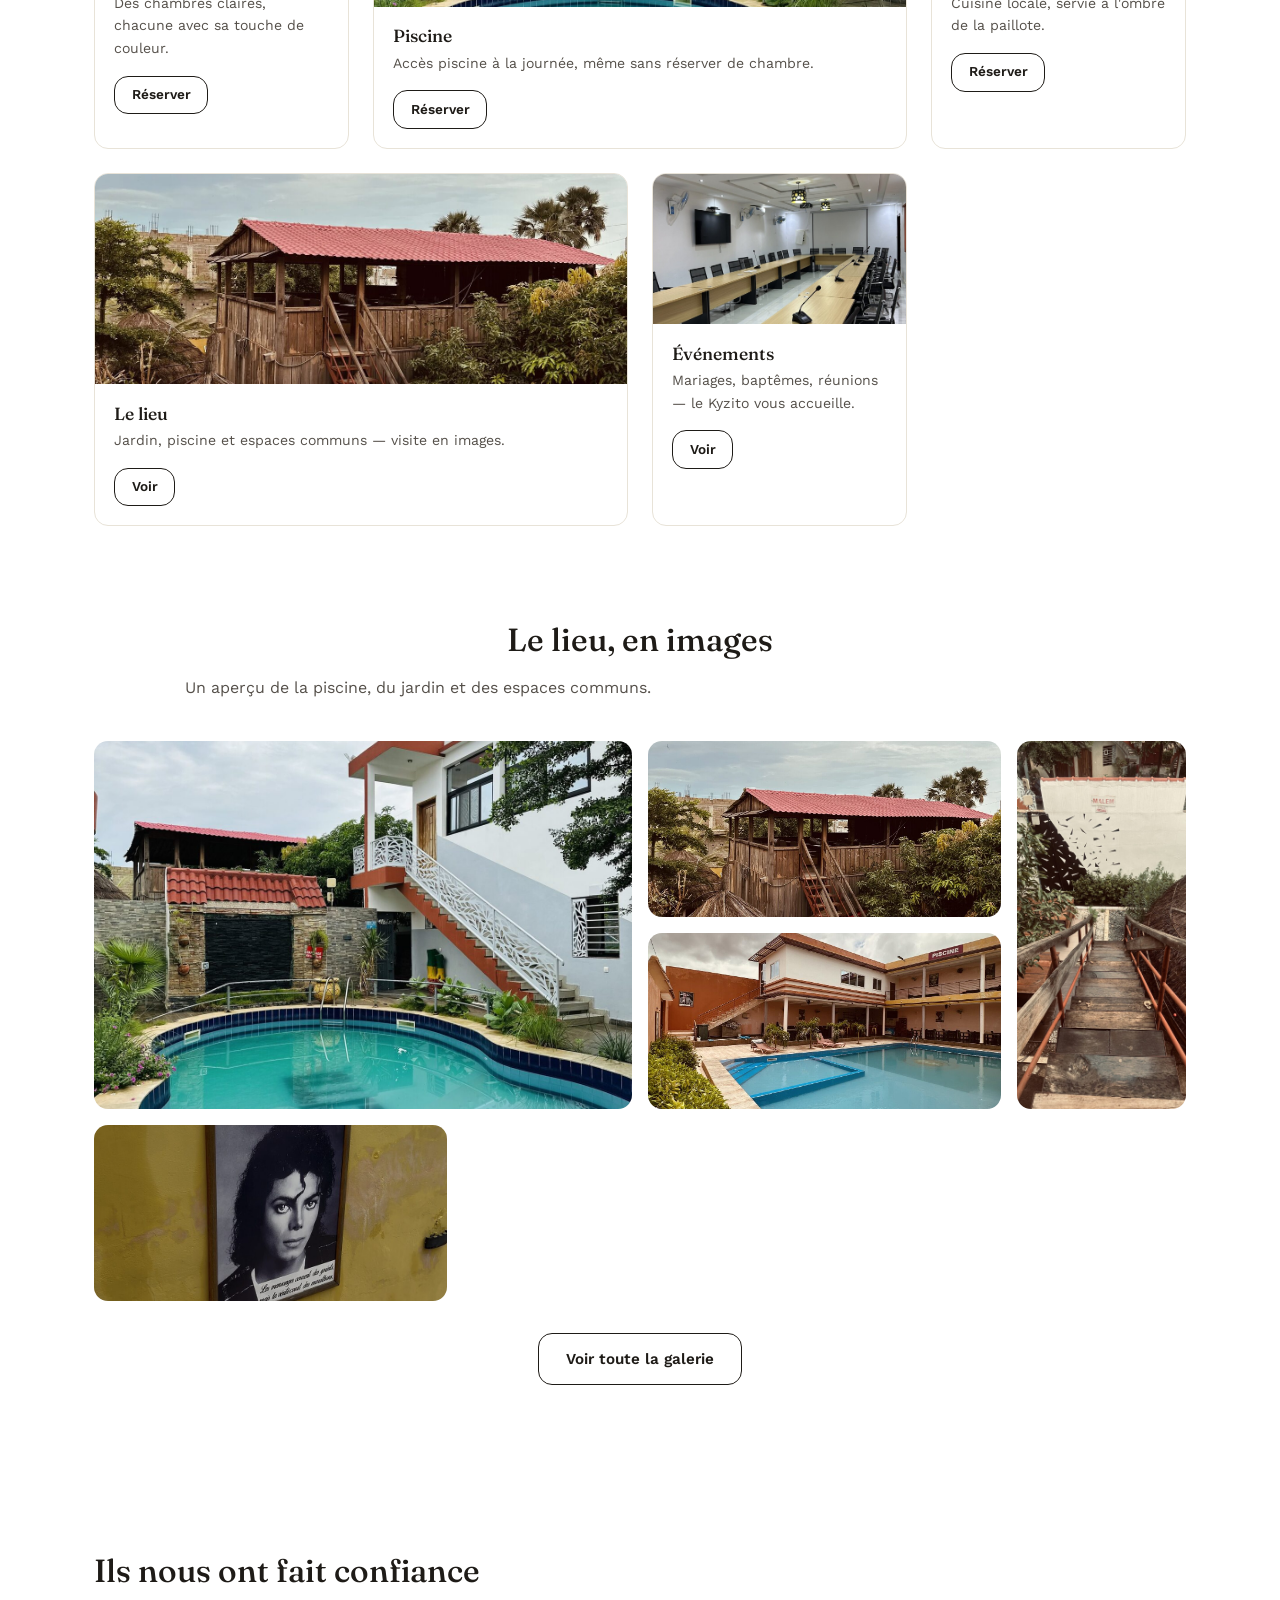
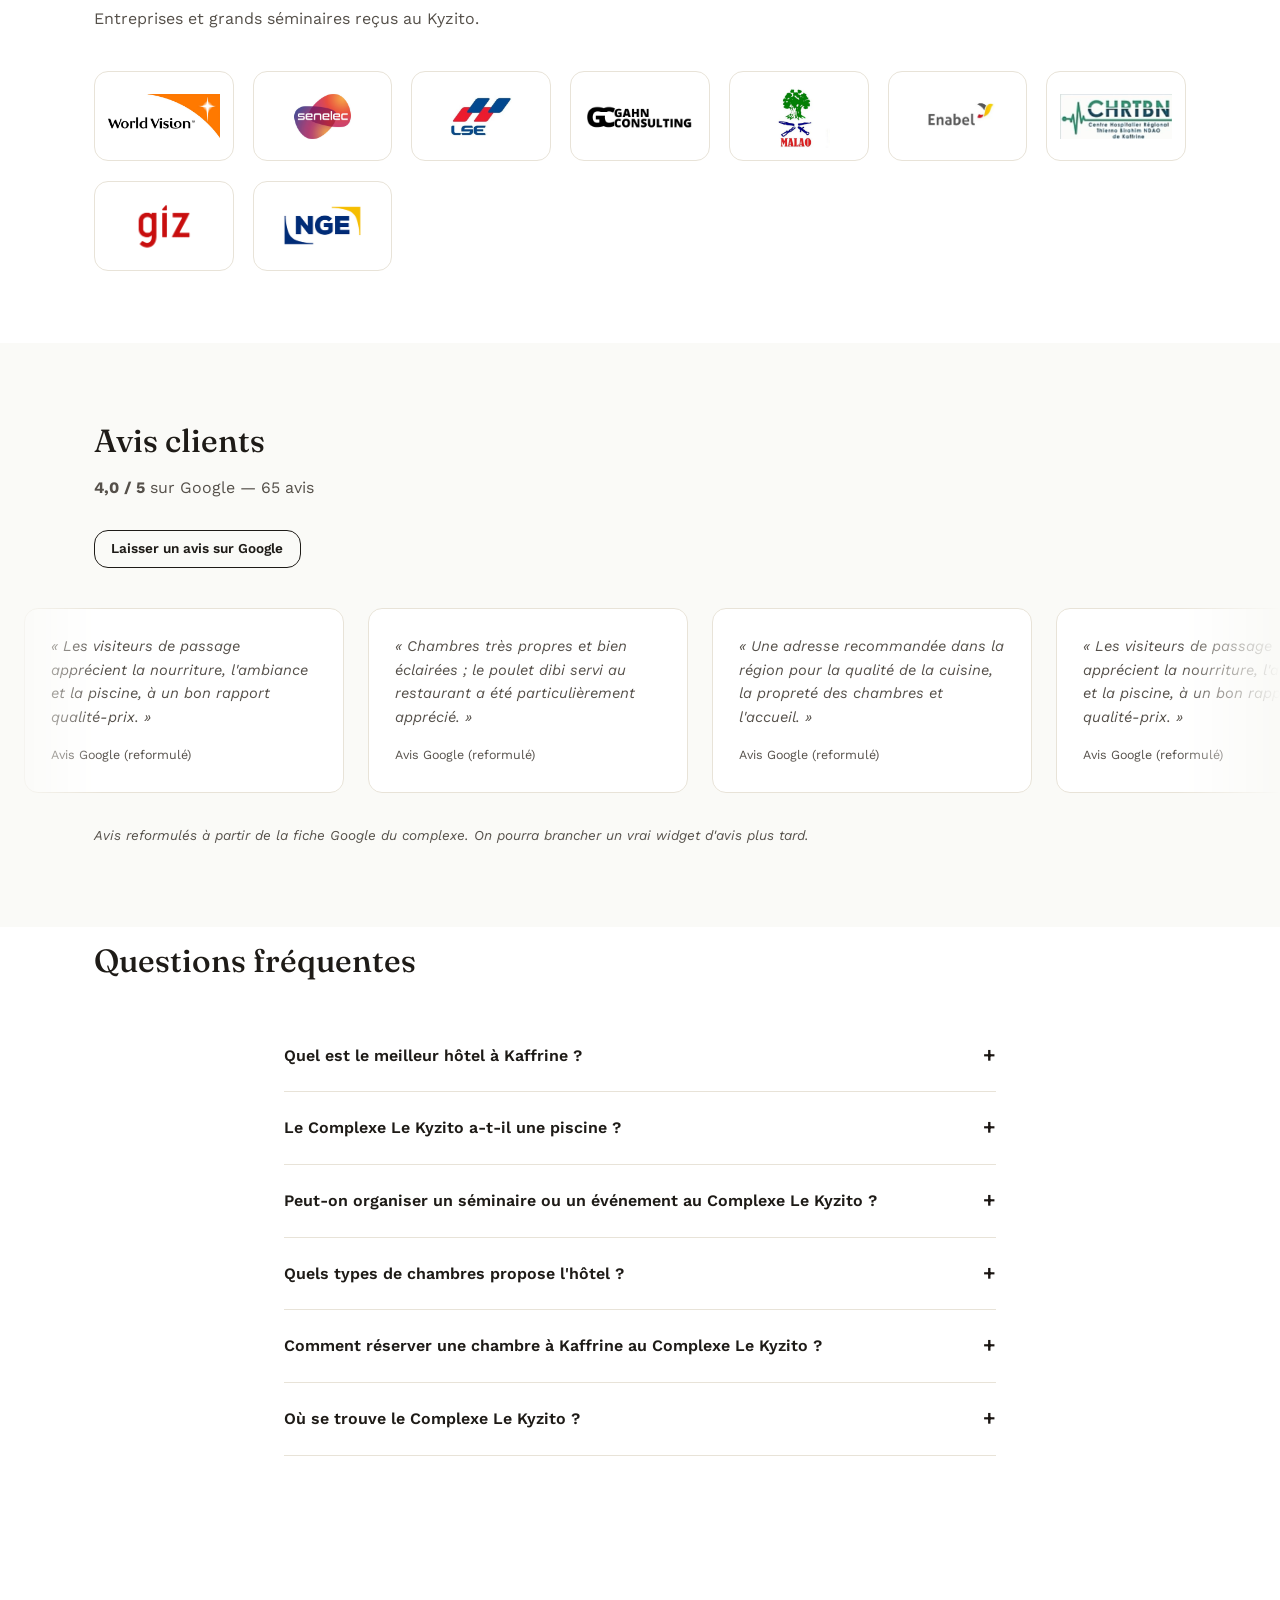
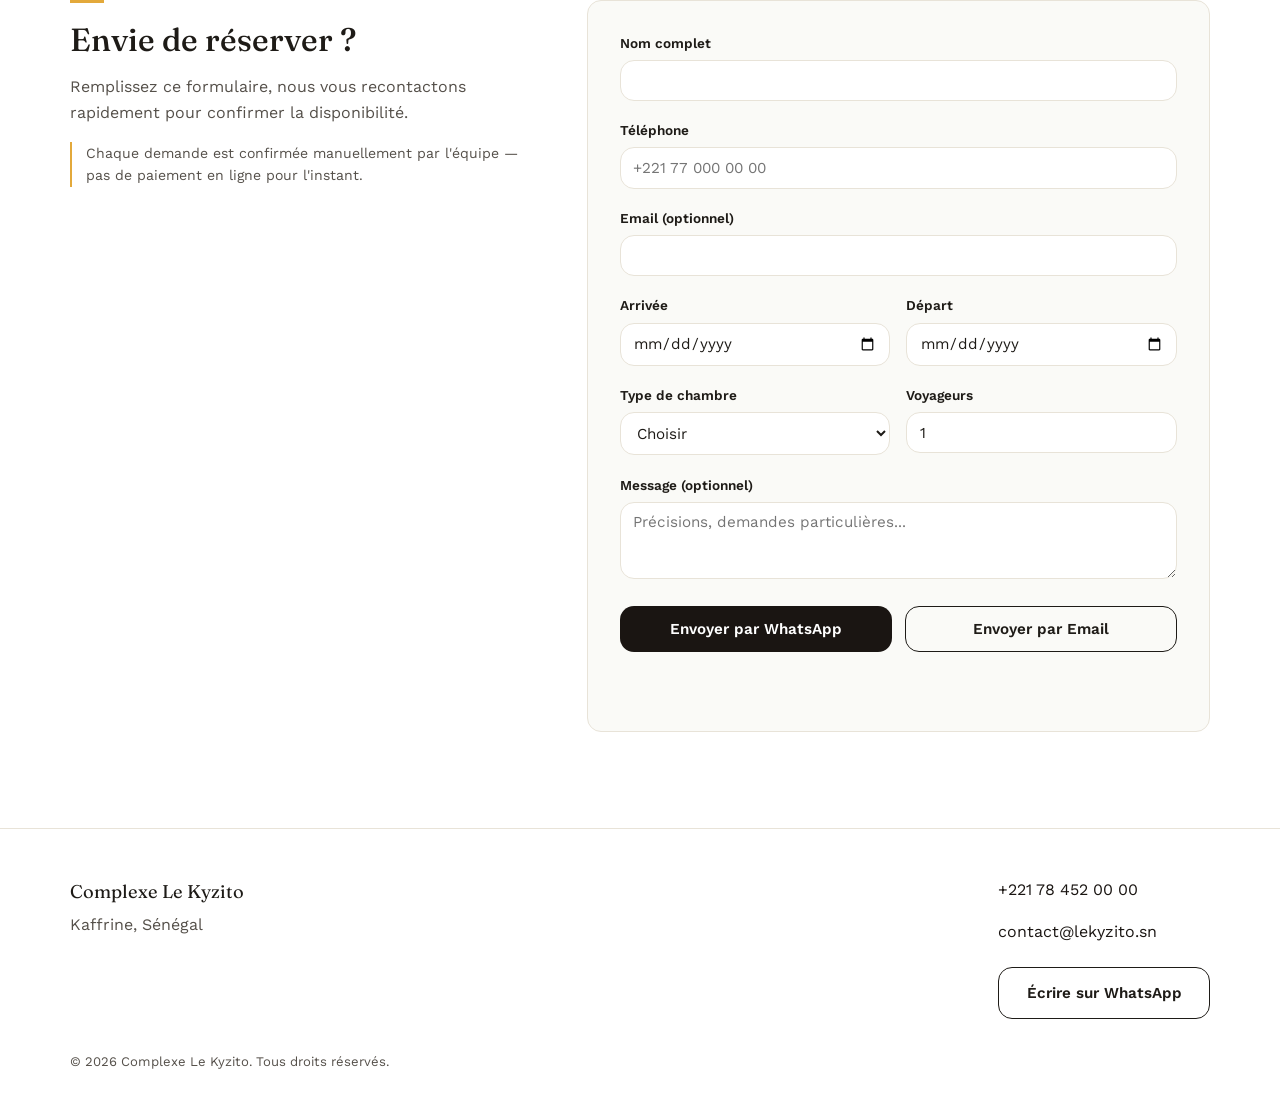
==== commit db92ea77: "grgrbtyht" ====
--- a/index.html
+++ b/index.html
@@ -152,6 +152,31 @@
     </div>
   </section>
 
+  <!-- LOGOS DEFILANTS -->
+  <section class="logos-marquee">
+    <div class="logos-track">
+      <img loading="lazy" decoding="async" src="images/partners/worldvision.png" alt="World Vision">
+      <img loading="lazy" decoding="async" src="images/partners/senelec.png" alt="Senelec">
+      <img loading="lazy" decoding="async" src="images/partners/lse.png" alt="LSE">
+      <img loading="lazy" decoding="async" src="images/partners/gahn-consulting.png" alt="Gahn Consulting">
+      <img loading="lazy" decoding="async" src="images/partners/malao.png" alt="MALAO">
+      <img loading="lazy" decoding="async" src="images/partners/enabel.png" alt="Enabel">
+      <img loading="lazy" decoding="async" src="images/partners/chrtbn.png" alt="CHRTBN">
+      <img loading="lazy" decoding="async" src="images/partners/giz.png" alt="GIZ">
+      <img loading="lazy" decoding="async" src="images/partners/nge.png" alt="NGE">
+      <!-- dupliqué pour la boucle infinie -->
+      <img loading="lazy" decoding="async" src="images/partners/worldvision.png" alt="" aria-hidden="true">
+      <img loading="lazy" decoding="async" src="images/partners/senelec.png" alt="" aria-hidden="true">
+      <img loading="lazy" decoding="async" src="images/partners/lse.png" alt="" aria-hidden="true">
+      <img loading="lazy" decoding="async" src="images/partners/gahn-consulting.png" alt="" aria-hidden="true">
+      <img loading="lazy" decoding="async" src="images/partners/malao.png" alt="" aria-hidden="true">
+      <img loading="lazy" decoding="async" src="images/partners/enabel.png" alt="" aria-hidden="true">
+      <img loading="lazy" decoding="async" src="images/partners/chrtbn.png" alt="" aria-hidden="true">
+      <img loading="lazy" decoding="async" src="images/partners/giz.png" alt="" aria-hidden="true">
+      <img loading="lazy" decoding="async" src="images/partners/nge.png" alt="" aria-hidden="true">
+    </div>
+  </section>
+
   <!-- INTRO -->
   <section class="intro">
     <div class="intro-inner">
@@ -235,6 +260,8 @@
       <div class="trust-logo"><img loading="lazy" decoding="async" src="images/partners/malao.png" alt="MALAO"></div>
       <div class="trust-logo"><img loading="lazy" decoding="async" src="images/partners/enabel.png" alt="Enabel"></div>
       <div class="trust-logo"><img loading="lazy" decoding="async" src="images/partners/chrtbn.png" alt="Centre Hospitalier Régional Thierno Birahim Ndao de Kaffrine"></div>
+      <div class="trust-logo"><img loading="lazy" decoding="async" src="images/partners/giz.png" alt="GIZ"></div>
+      <div class="trust-logo"><img loading="lazy" decoding="async" src="images/partners/nge.png" alt="NGE"></div>
     </div>
   </section>
 
--- a/styles.css
+++ b/styles.css
@@ -212,6 +212,39 @@
 }
 .hero-video-content h1 { color: var(--white); font-size: clamp(2.6rem, 5.2vw, 4.2rem); margin-bottom: 0.35em; }
 .hero-lede { color: var(--white); opacity: 0.92; font-size: 1.1rem; margin-bottom: 1.6em; max-width: 42ch; }
+
+/* ---------- Logos défilants (sous le hero) ---------- */
+.logos-marquee {
+  overflow: hidden;
+  padding: 2rem 0;
+  border-bottom: 1px solid var(--sand-line);
+  -webkit-mask-image: linear-gradient(90deg, transparent, #000 8%, #000 92%, transparent);
+  mask-image: linear-gradient(90deg, transparent, #000 8%, #000 92%, transparent);
+}
+.logos-track {
+  display: flex;
+  align-items: center;
+  gap: 3.5rem;
+  width: max-content;
+  padding: 0 1.5rem;
+  animation: logos-scroll 32s linear infinite;
+}
+.logos-marquee:hover .logos-track { animation-play-state: paused; }
+@keyframes logos-scroll {
+  from { transform: translateX(0); }
+  to { transform: translateX(-50%); }
+}
+.logos-track img {
+  height: 42px;
+  width: auto;
+  max-width: 130px;
+  object-fit: contain;
+  flex-shrink: 0;
+  opacity: 0.75;
+  filter: grayscale(1);
+  transition: opacity 0.2s ease, filter 0.2s ease;
+}
+.logos-track img:hover { opacity: 1; filter: grayscale(0); }
 
 /* ---------- Intro ---------- */
 .intro { padding: 6rem 1.5rem; }
@@ -722,6 +755,8 @@
 @media (max-width: 900px) {
   .hero-video { height: 80vh; min-height: 460px; }
   .hero-video-content { padding-bottom: 3rem; }
+  .logos-track { gap: 2rem; }
+  .logos-track img { height: 34px; }
 
   .teasers { grid-template-columns: repeat(2, 1fr); }
   .gallery-teaser-grid { grid-template-columns: repeat(2, 1fr); grid-auto-rows: 120px; }
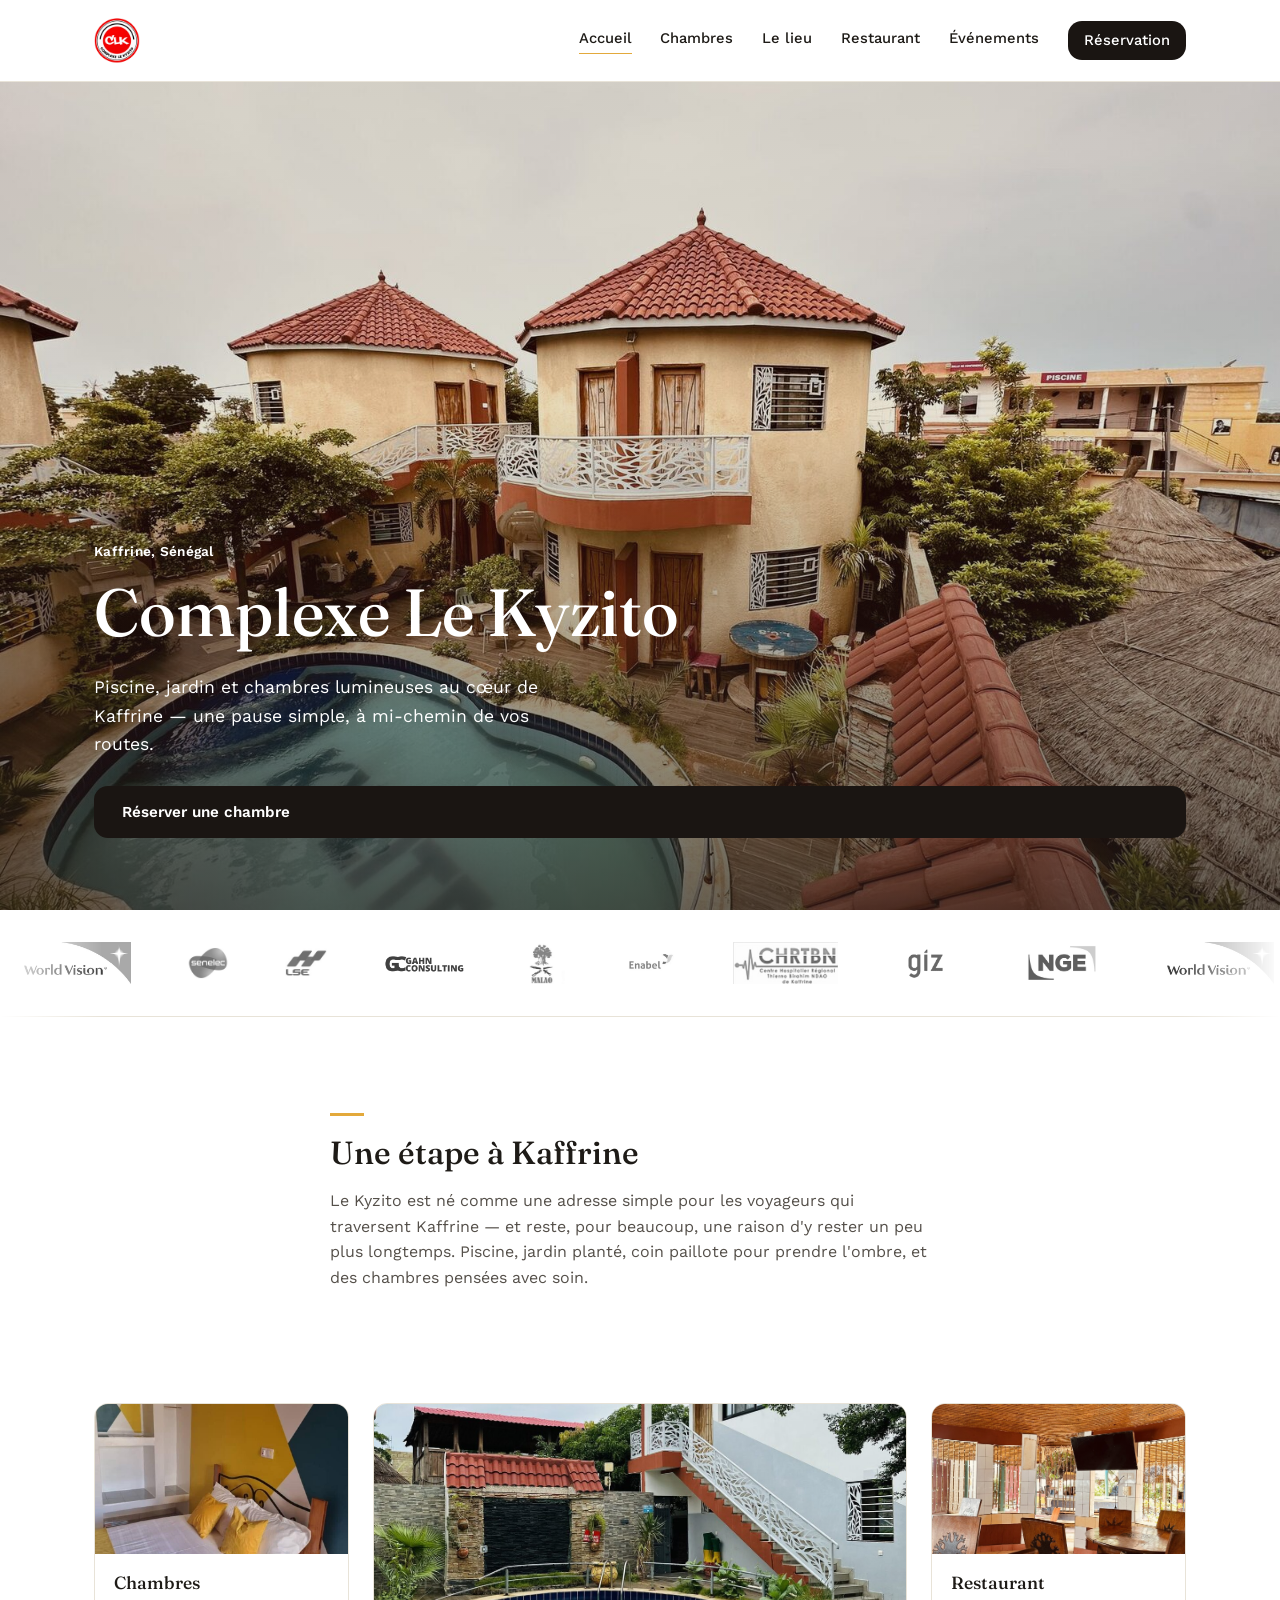
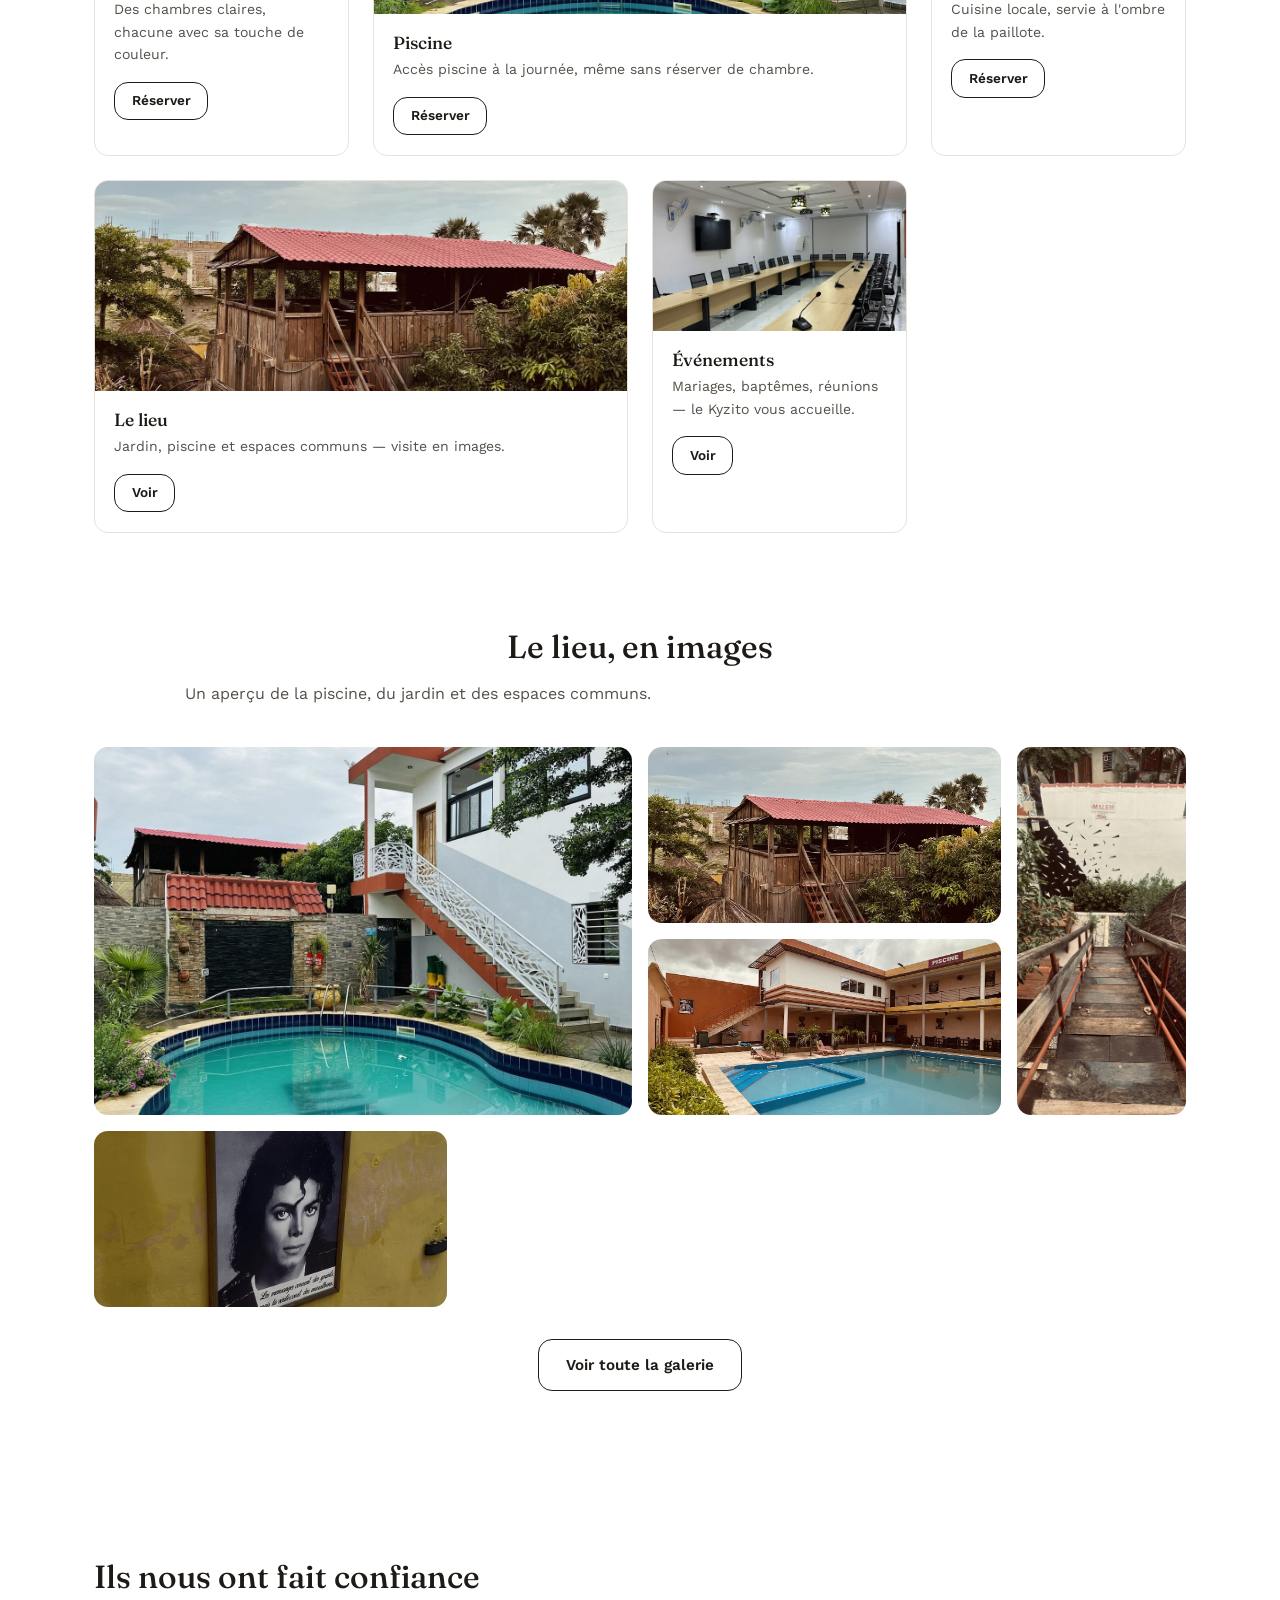
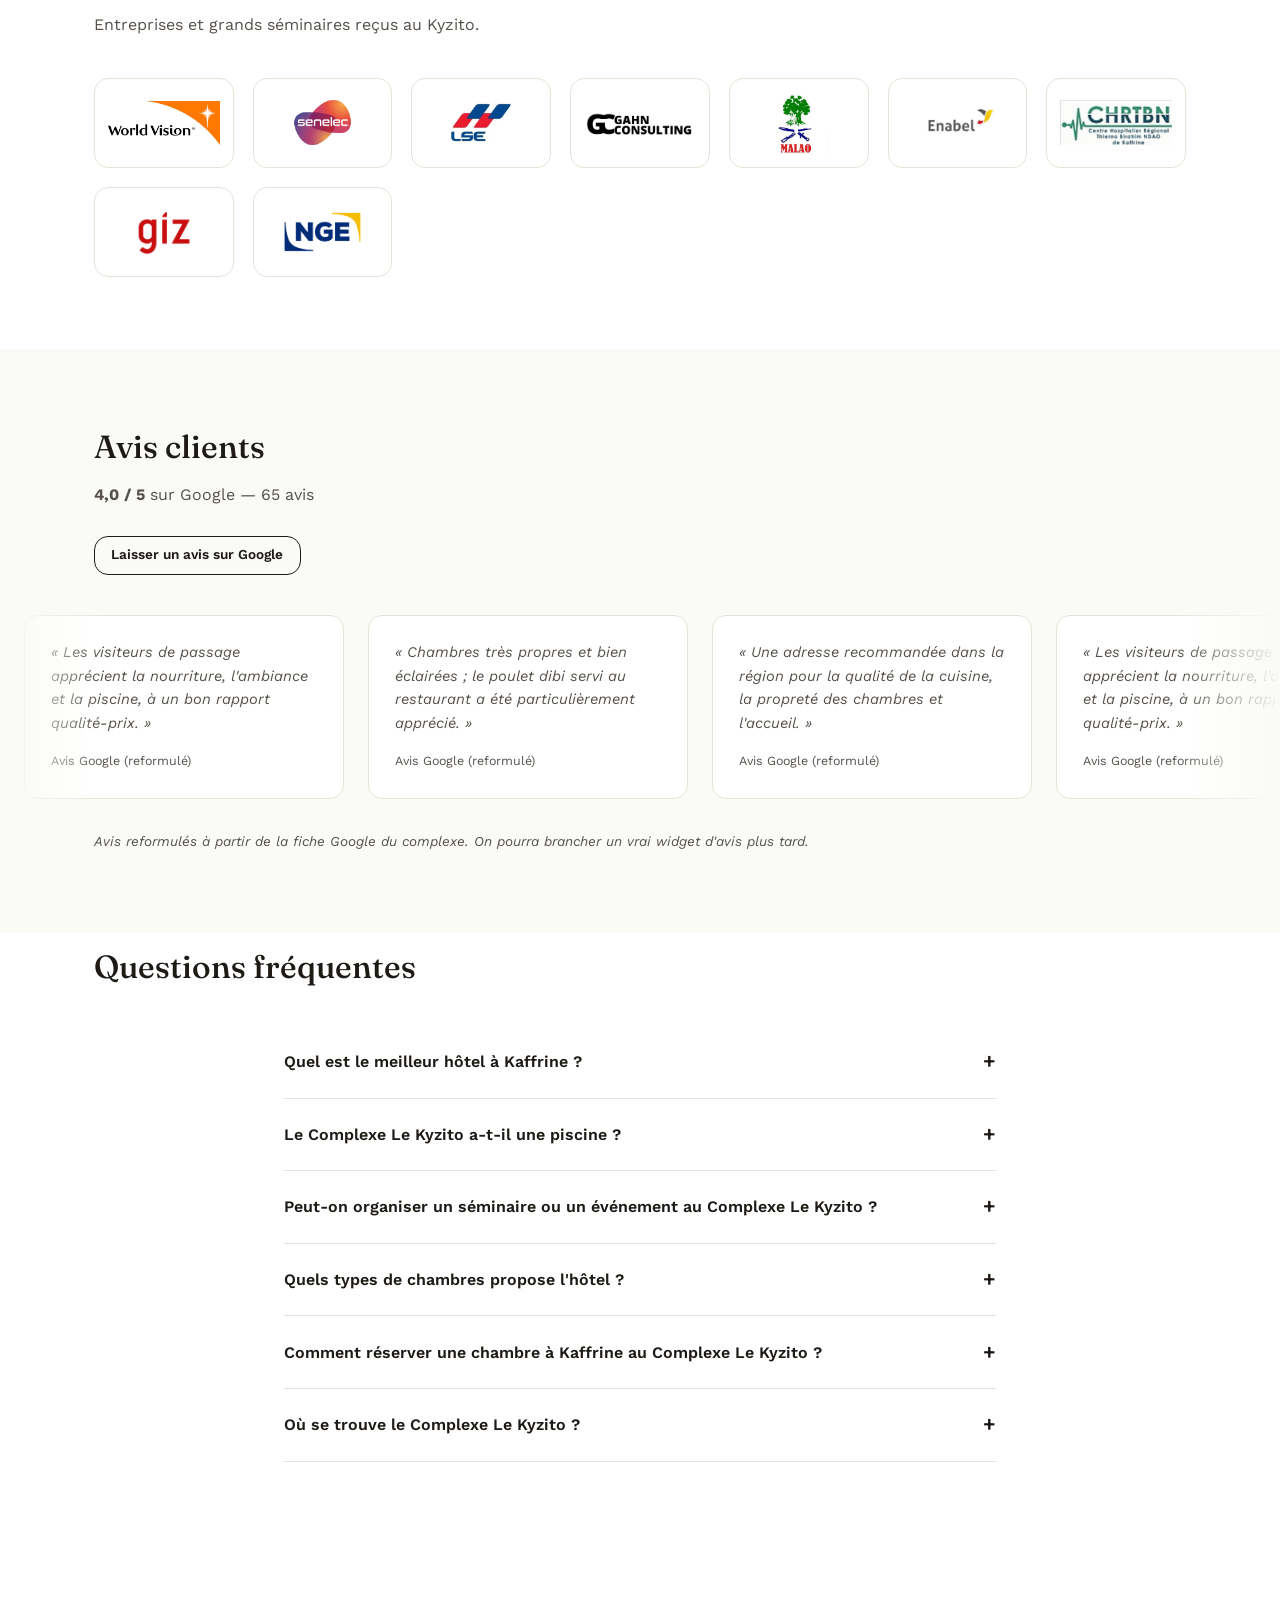
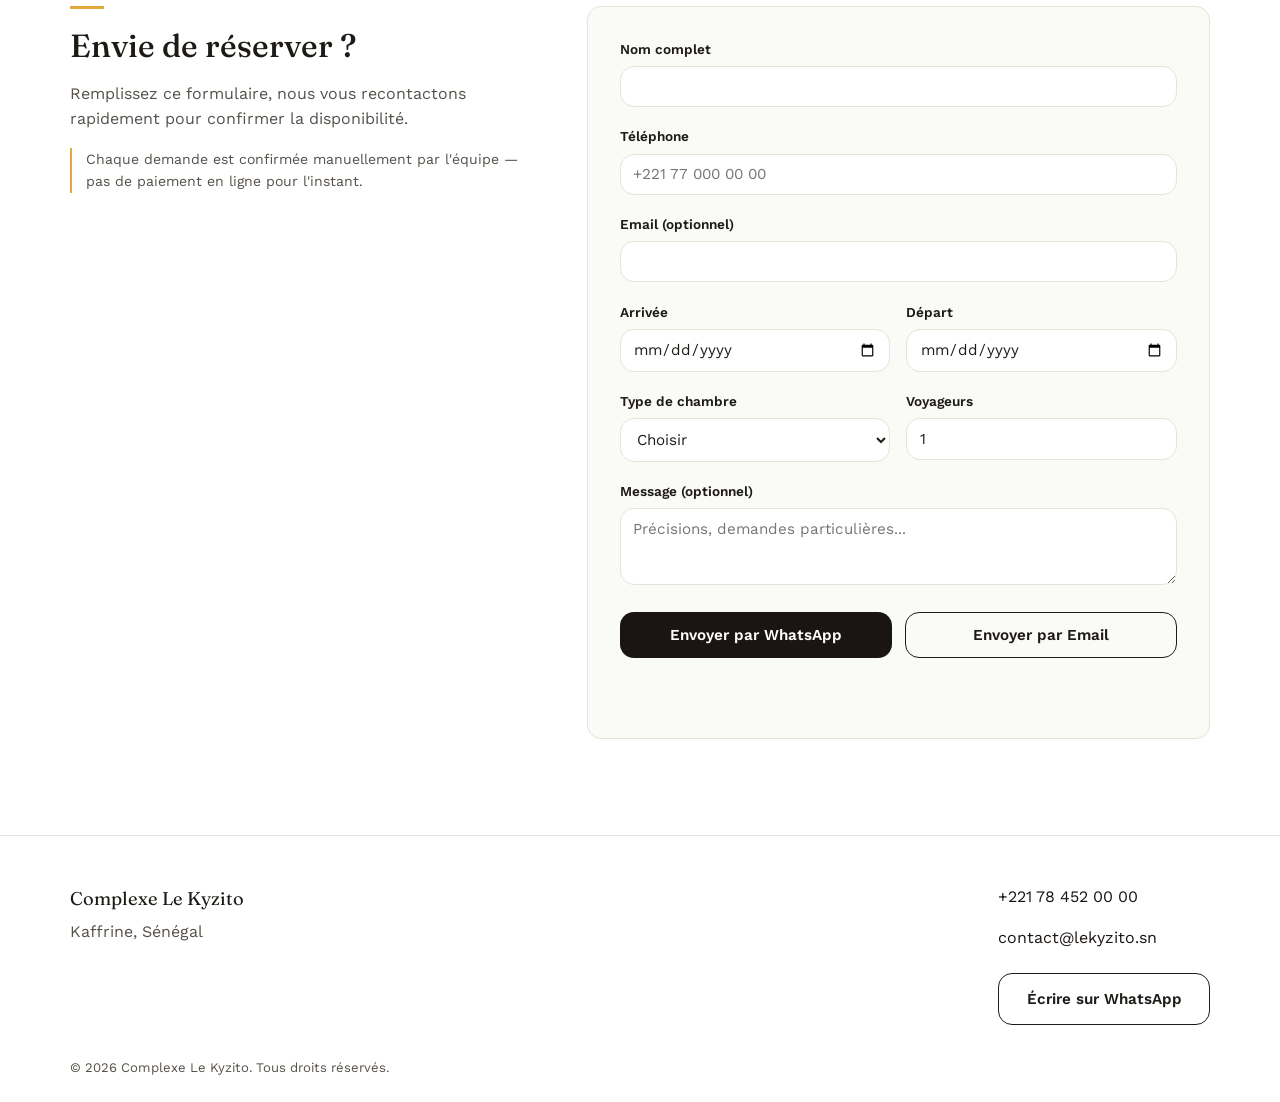
==== commit 2f657358: "djdhffffd" ====
--- a/index.html
+++ b/index.html
@@ -118,7 +118,7 @@
 
 <header class="site-header">
   <div class="header-inner">
-    <a href="index.html" class="logo">Le Kyzito</a>
+    <a href="index.html" class="logo"><img src="images/logo.png" alt="Complexe Le Kyzito" class="logo-img"></a>
     <nav class="main-nav">
       <a href="index.html" class="nav-accueil">Accueil</a>
       <a href="chambres.html" class="nav-chambres">Chambres</a>
--- a/styles.css
+++ b/styles.css
@@ -126,7 +126,10 @@
   font-size: 1.3rem;
   color: var(--ink);
   text-decoration: none;
-}
+  display: flex;
+  align-items: center;
+}
+.logo-img { height: 46px; width: auto; display: block; }
 .main-nav { display: flex; align-items: center; gap: 1.8rem; }
 .main-nav a {
   color: var(--ink);
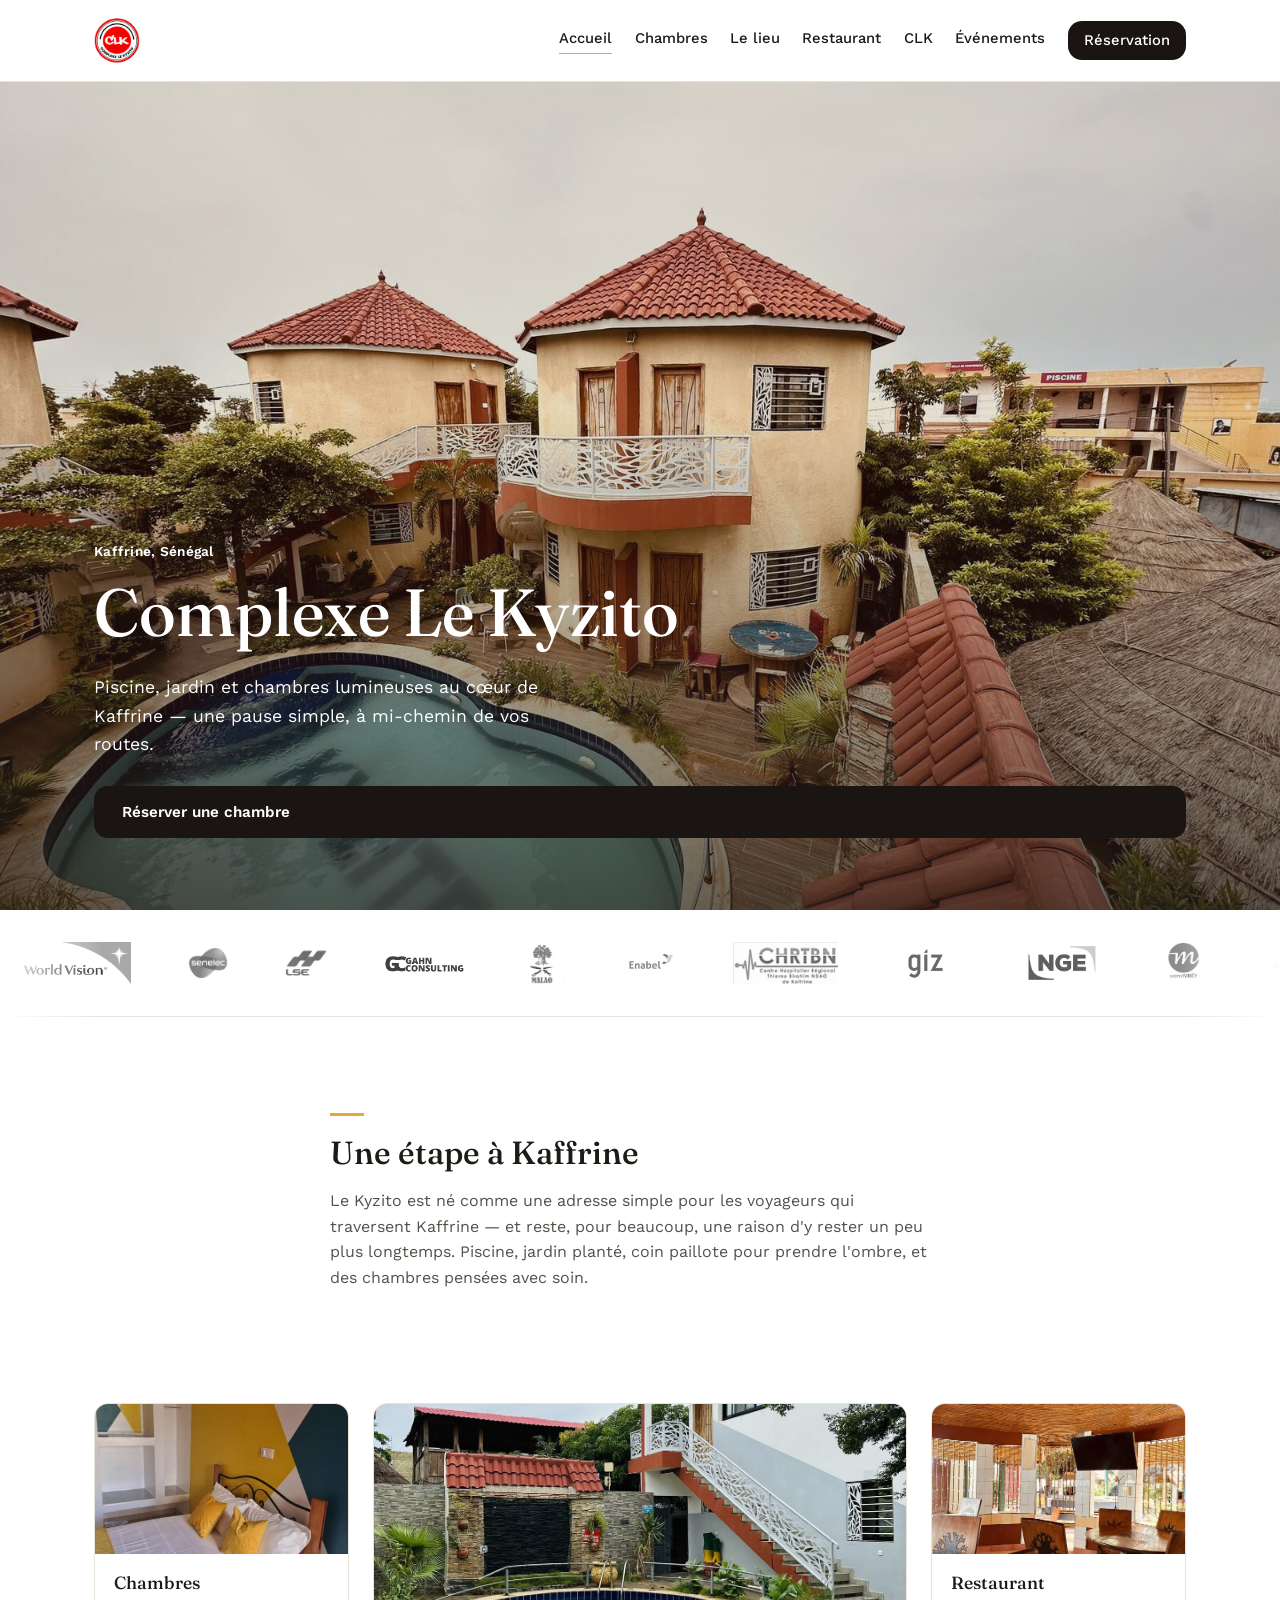
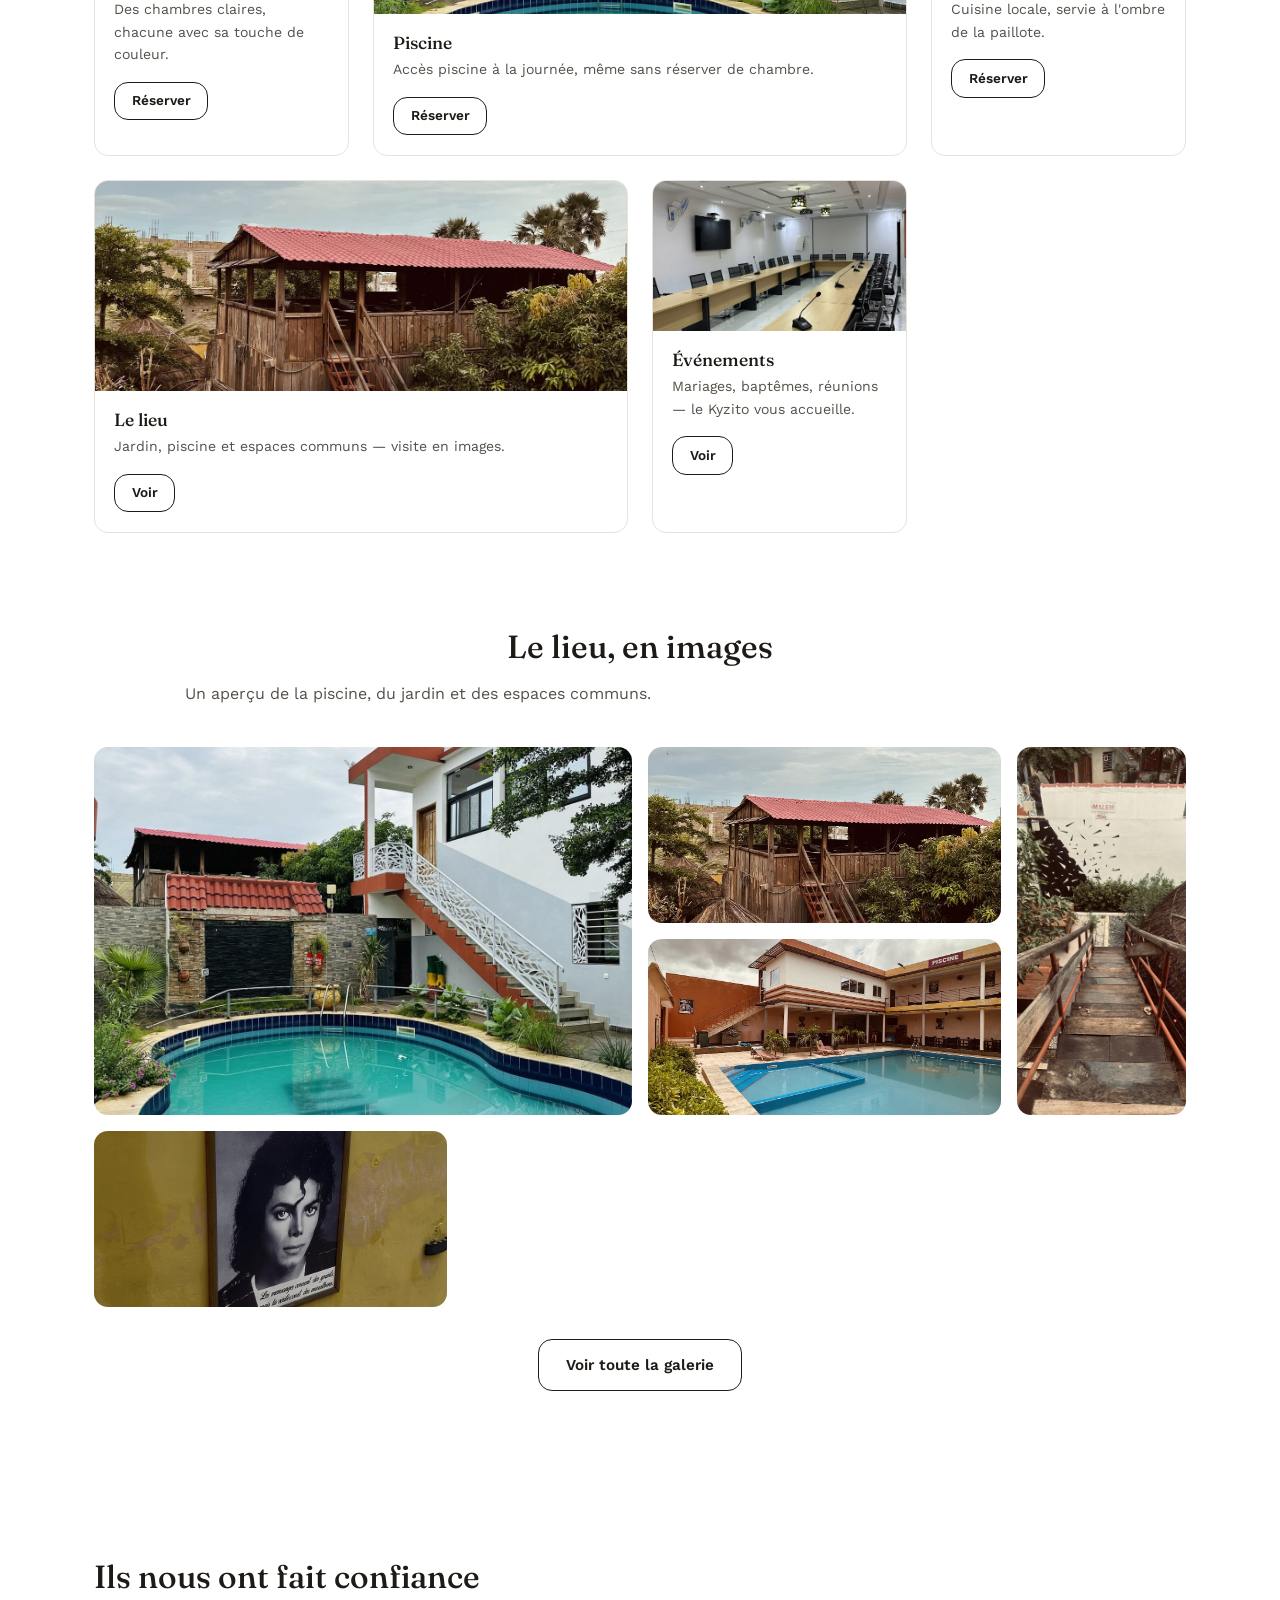
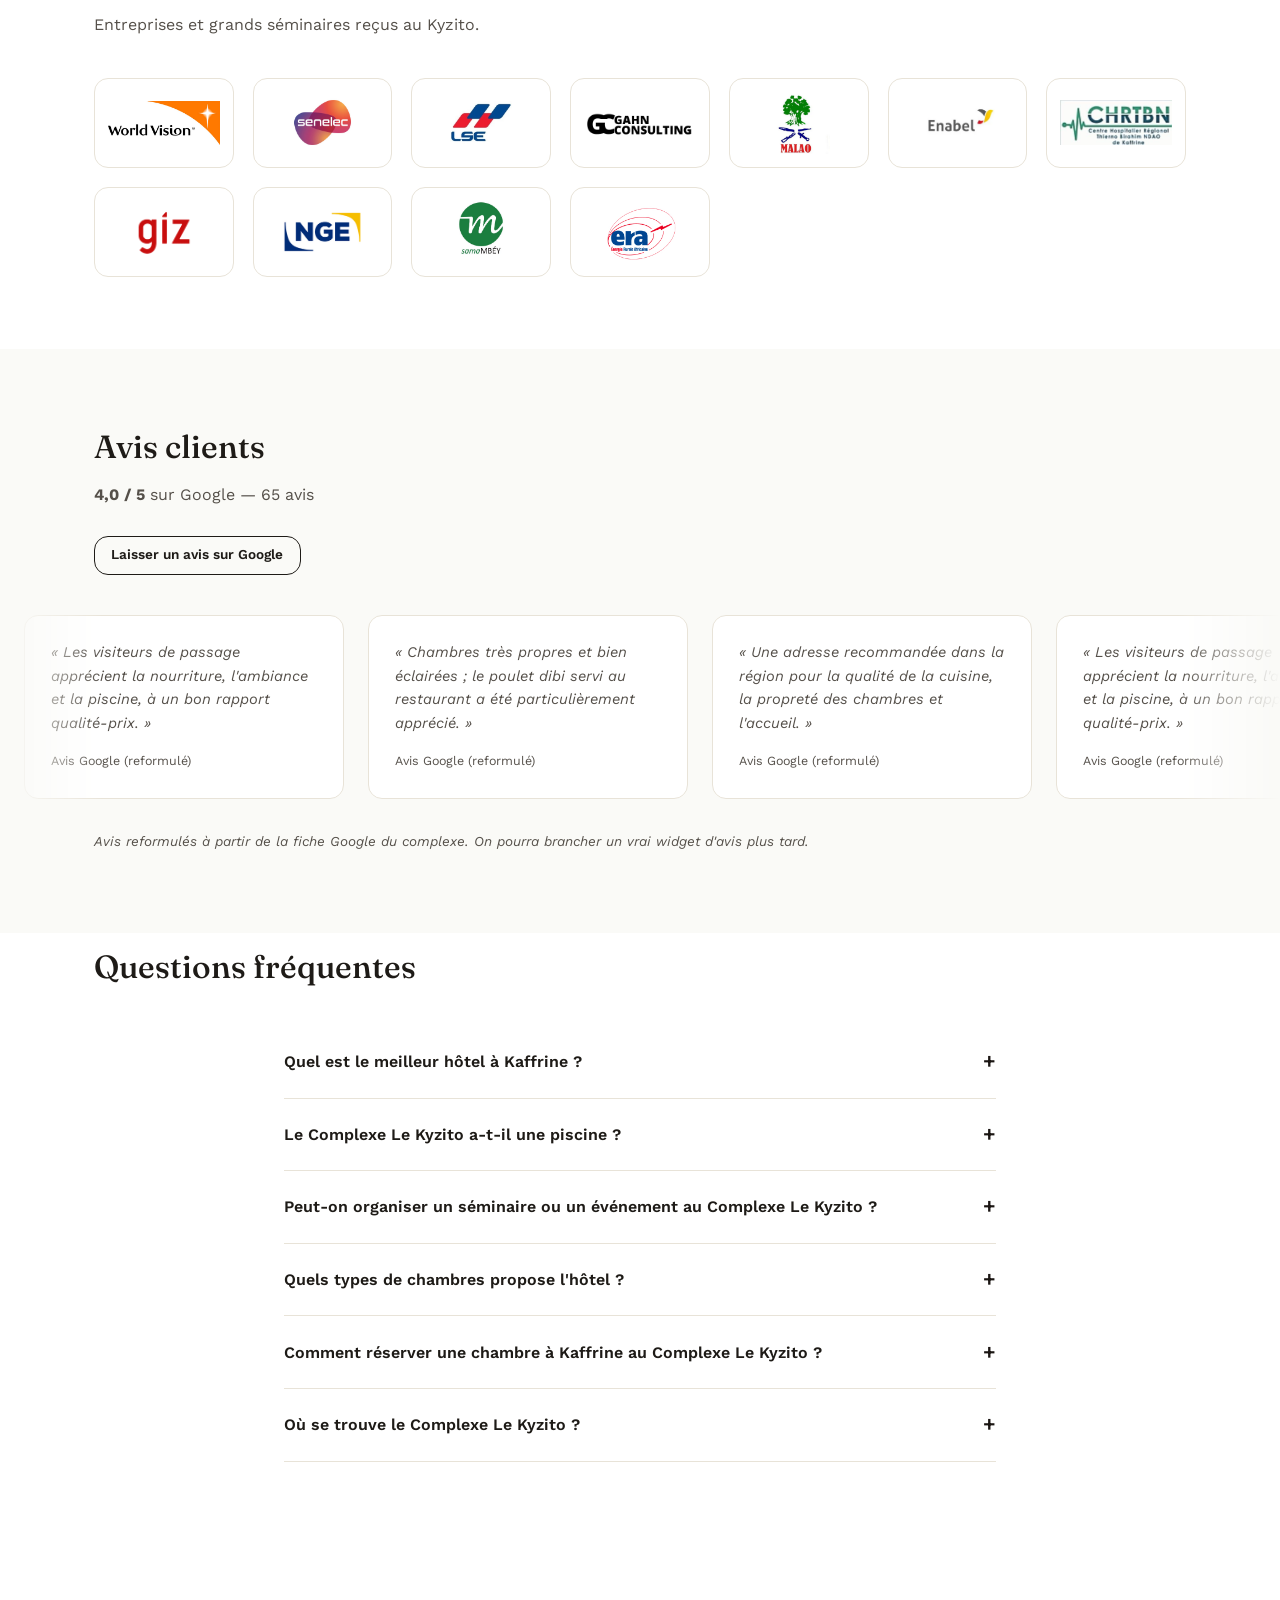
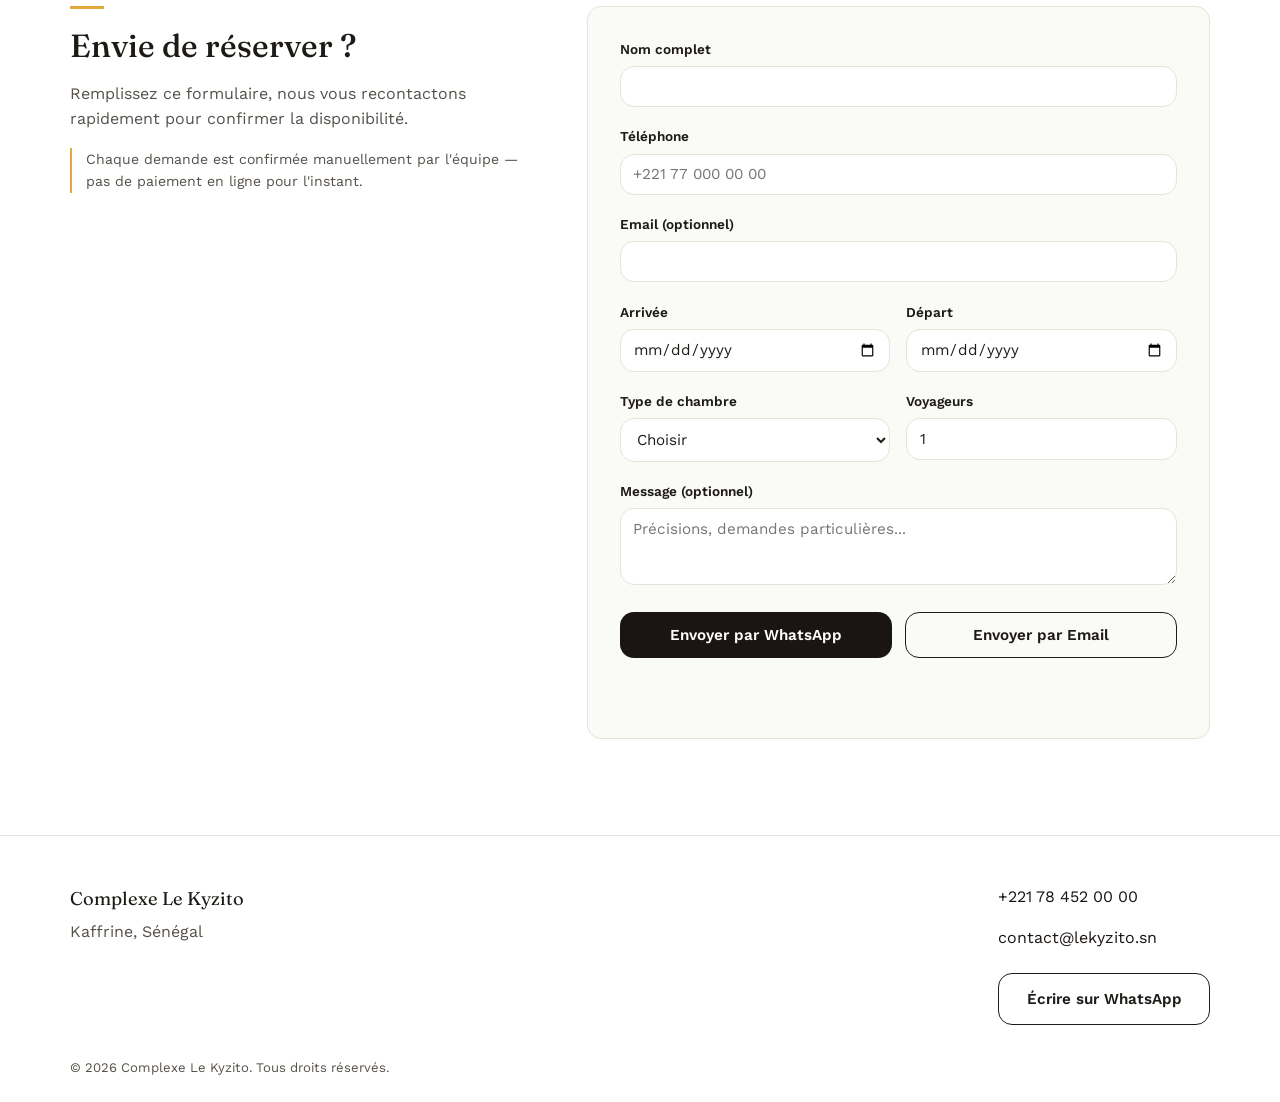
==== commit d8c49e63: "hdgbfhb" ====
--- a/index.html
+++ b/index.html
@@ -124,6 +124,7 @@
       <a href="chambres.html" class="nav-chambres">Chambres</a>
       <a href="le-lieu.html" class="nav-lelieu">Le lieu</a>
       <a href="restaurant.html" class="nav-restaurant">Restaurant</a>
+      <a href="clk.html" class="nav-clk">CLK</a>
       <a href="events.html" class="nav-events">Événements</a>
       <a href="reservation.html" class="nav-reservation nav-cta">Réservation</a>
     </nav>
@@ -164,6 +165,8 @@
       <img loading="lazy" decoding="async" src="images/partners/chrtbn.png" alt="CHRTBN">
       <img loading="lazy" decoding="async" src="images/partners/giz.png" alt="GIZ">
       <img loading="lazy" decoding="async" src="images/partners/nge.png" alt="NGE">
+      <img loading="lazy" decoding="async" src="images/partners/sama-mbey.png" alt="sama MBÉY">
+      <img loading="lazy" decoding="async" src="images/partners/era.png" alt="ERA">
       <!-- dupliqué pour la boucle infinie -->
       <img loading="lazy" decoding="async" src="images/partners/worldvision.png" alt="" aria-hidden="true">
       <img loading="lazy" decoding="async" src="images/partners/senelec.png" alt="" aria-hidden="true">
@@ -174,6 +177,8 @@
       <img loading="lazy" decoding="async" src="images/partners/chrtbn.png" alt="" aria-hidden="true">
       <img loading="lazy" decoding="async" src="images/partners/giz.png" alt="" aria-hidden="true">
       <img loading="lazy" decoding="async" src="images/partners/nge.png" alt="" aria-hidden="true">
+      <img loading="lazy" decoding="async" src="images/partners/sama-mbey.png" alt="" aria-hidden="true">
+      <img loading="lazy" decoding="async" src="images/partners/era.png" alt="" aria-hidden="true">
     </div>
   </section>
 
@@ -262,6 +267,8 @@
       <div class="trust-logo"><img loading="lazy" decoding="async" src="images/partners/chrtbn.png" alt="Centre Hospitalier Régional Thierno Birahim Ndao de Kaffrine"></div>
       <div class="trust-logo"><img loading="lazy" decoding="async" src="images/partners/giz.png" alt="GIZ"></div>
       <div class="trust-logo"><img loading="lazy" decoding="async" src="images/partners/nge.png" alt="NGE"></div>
+      <div class="trust-logo"><img loading="lazy" decoding="async" src="images/partners/sama-mbey.png" alt="sama MBÉY"></div>
+      <div class="trust-logo"><img loading="lazy" decoding="async" src="images/partners/era.png" alt="ERA — Énergie Rurale Africaine"></div>
     </div>
   </section>
 
--- a/styles.css
+++ b/styles.css
@@ -130,7 +130,7 @@
   align-items: center;
 }
 .logo-img { height: 46px; width: auto; display: block; }
-.main-nav { display: flex; align-items: center; gap: 1.8rem; }
+.main-nav { display: flex; align-items: center; gap: 1.4rem; }
 .main-nav a {
   color: var(--ink);
   text-decoration: none;
@@ -154,6 +154,7 @@
 body.page-chambres .nav-chambres,
 body.page-lelieu .nav-lelieu,
 body.page-restaurant .nav-restaurant,
+body.page-clk .nav-clk,
 body.page-events .nav-events {
   border-bottom-color: var(--mustard);
 }
@@ -615,6 +616,20 @@
   cursor: pointer;
 }
 
+/* ---------- Renvoi CLK (sur la page Restaurant) ---------- */
+.clk-banner {
+  max-width: var(--max-width);
+  margin: 0 auto;
+  padding: 1rem 1.5rem 5rem;
+  display: grid;
+  grid-template-columns: 1fr 1fr;
+  gap: 2.5rem;
+  align-items: center;
+}
+.clk-banner-media { border-radius: var(--radius); overflow: hidden; }
+.clk-banner-media img { width: 100%; height: 300px; object-fit: cover; }
+.clk-banner-content h2 { font-size: 1.8rem; }
+
 /* ---------- Menu (restaurant) ---------- */
 .menu { padding: 3rem 0 5rem; background: var(--off-white); }
 .menu-grid {
@@ -625,6 +640,7 @@
   grid-template-columns: repeat(3, 1fr);
   gap: 2.5rem;
 }
+.menu-grid-wide { grid-template-columns: repeat(auto-fit, minmax(230px, 1fr)); gap: 2rem 2.5rem; }
 .menu-block h3 {
   font-size: 1.1rem;
   border-bottom: 1px solid var(--sand-line);
@@ -775,6 +791,8 @@
   .spaces-grid { grid-template-columns: 1fr; }
   .split-header { grid-template-columns: 1fr; }
   .split-header-media img { height: 260px; }
+  .clk-banner { grid-template-columns: 1fr; }
+  .clk-banner-media img { height: 220px; }
   .reservation-inner { grid-template-columns: 1fr; }
   .form-row-split { grid-template-columns: 1fr; }
 
